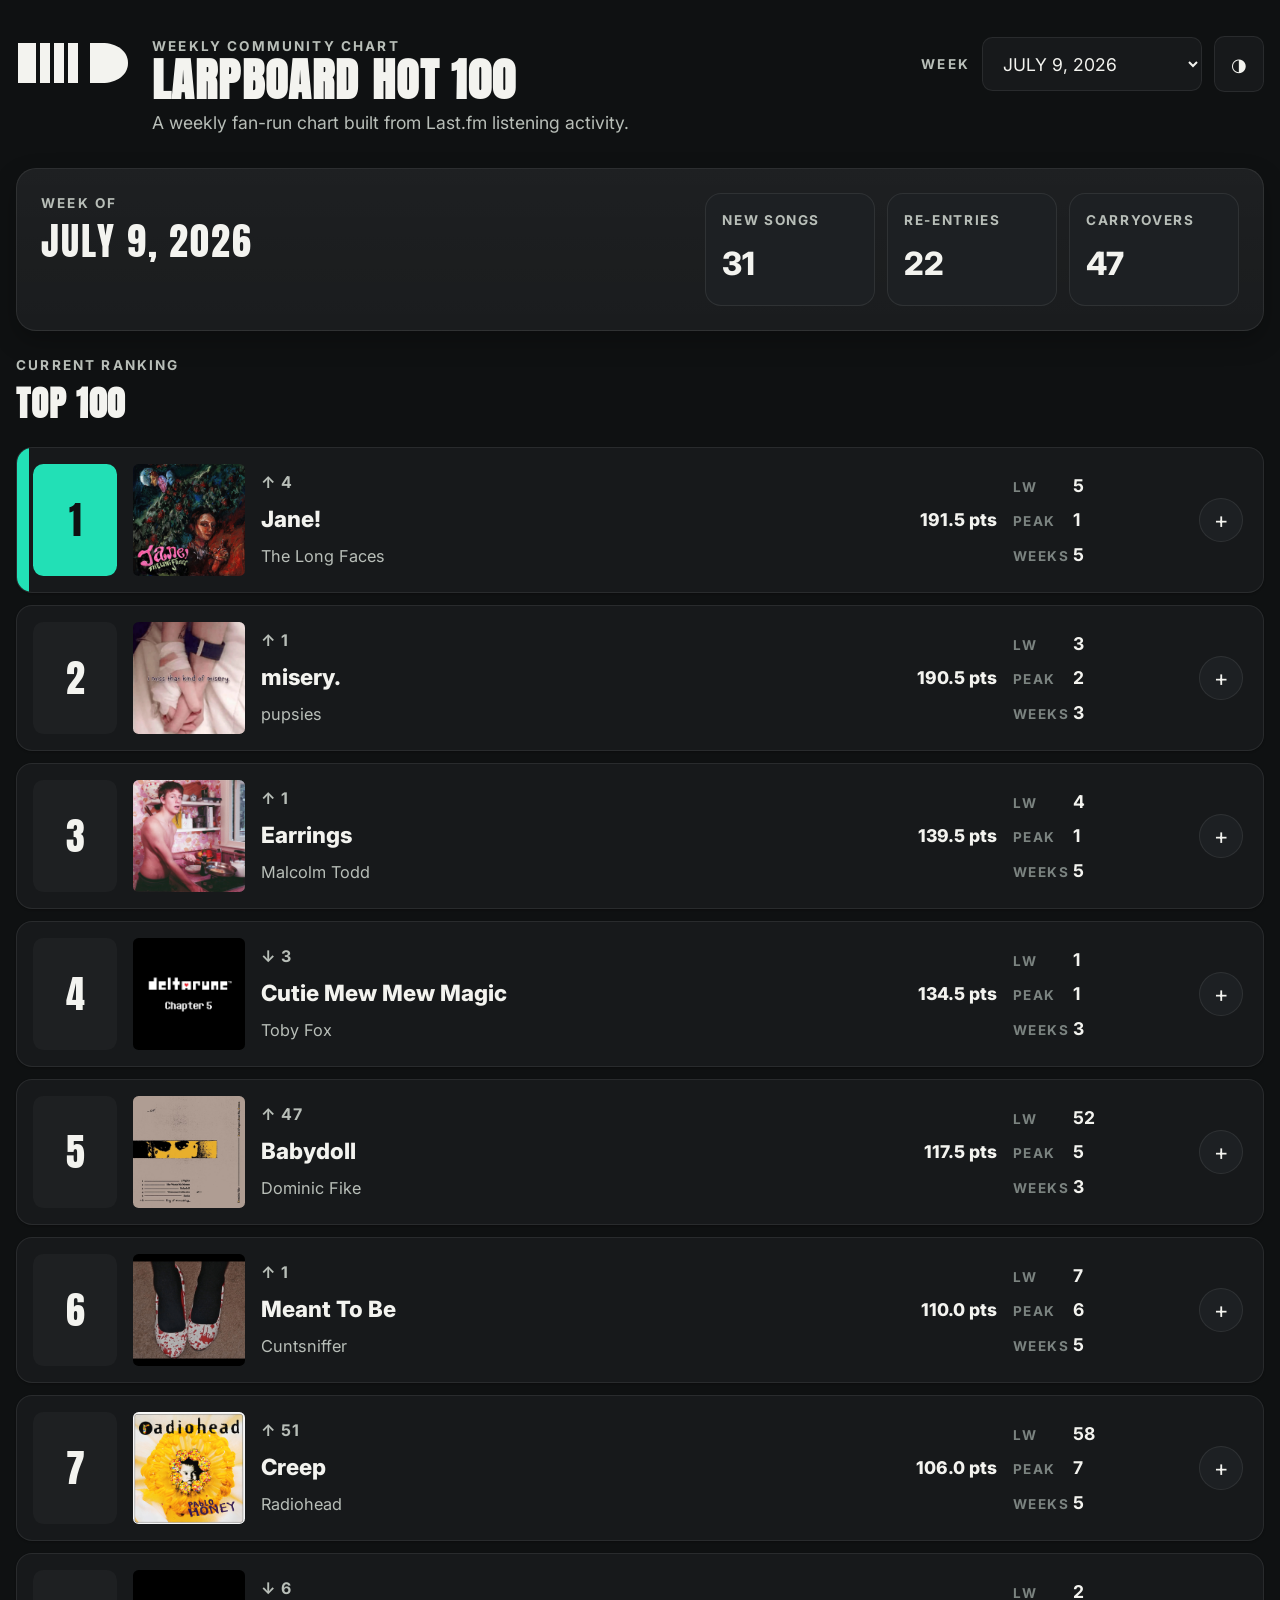
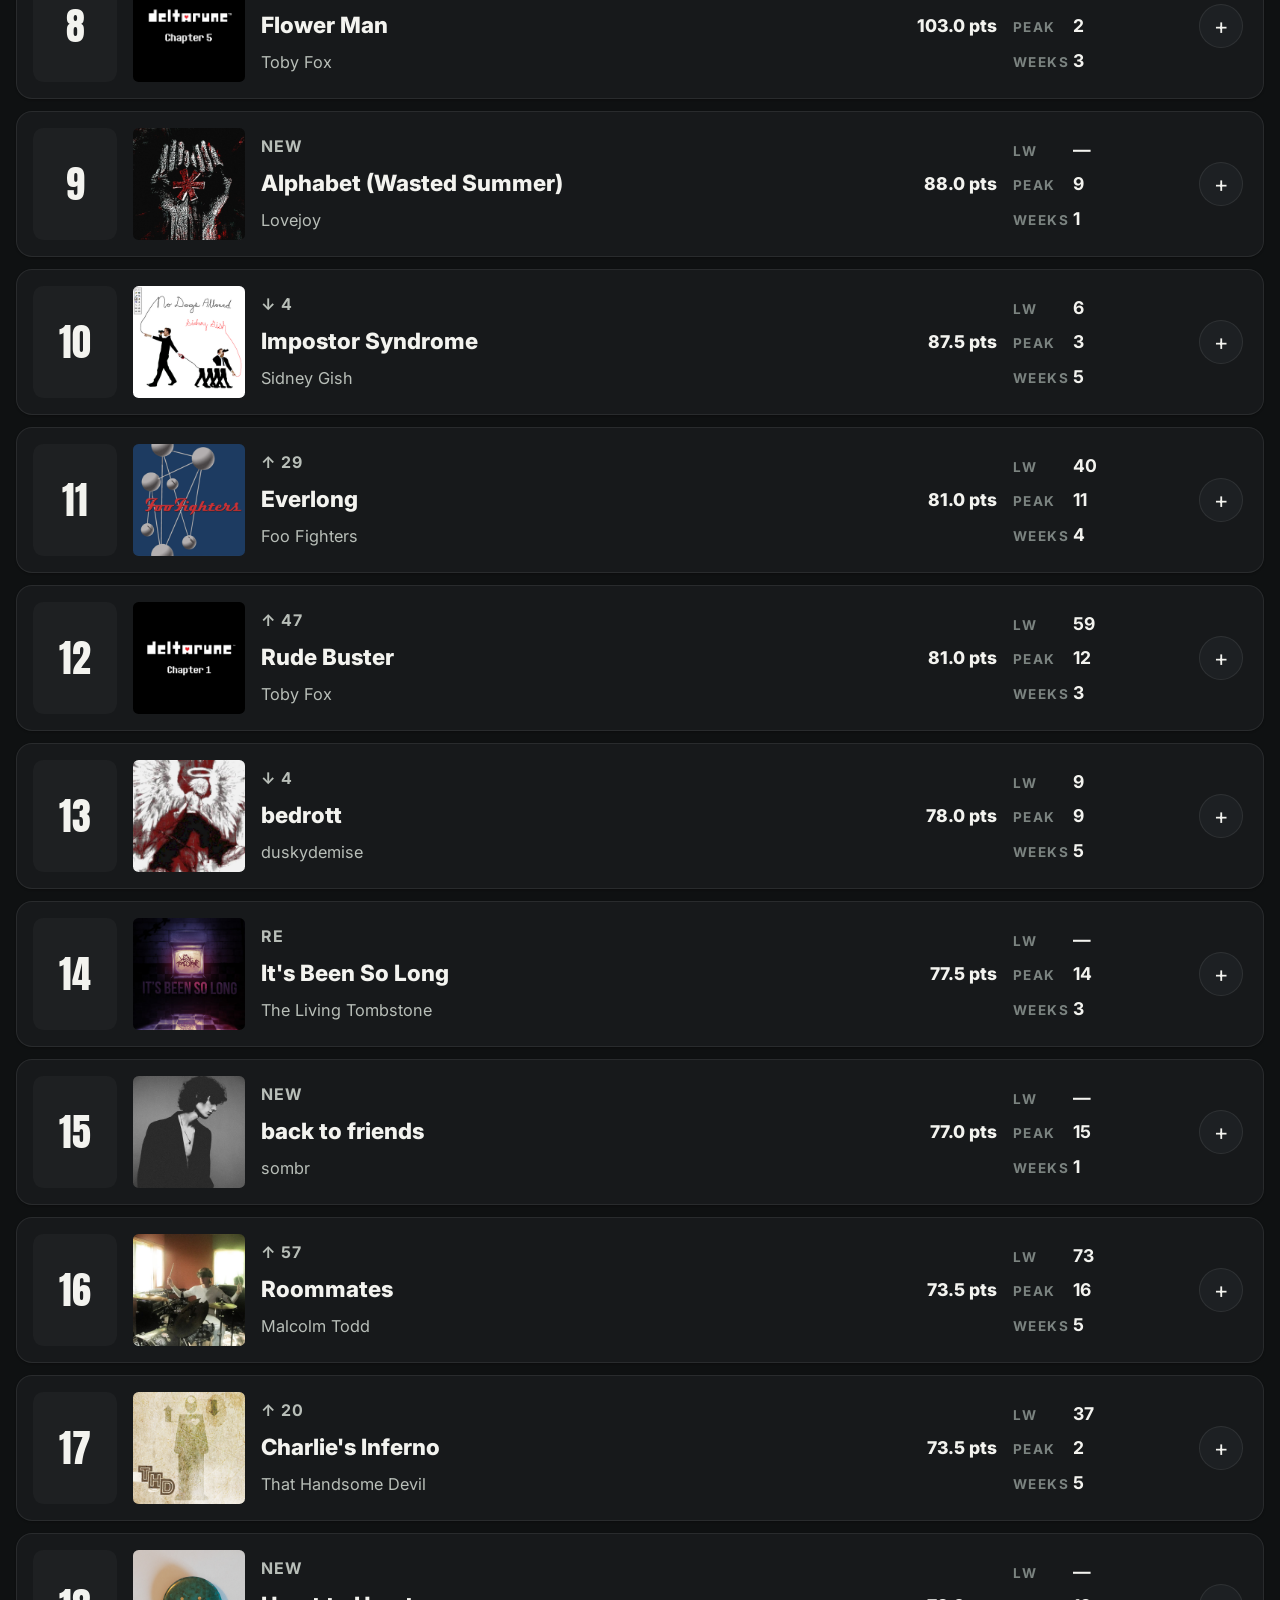
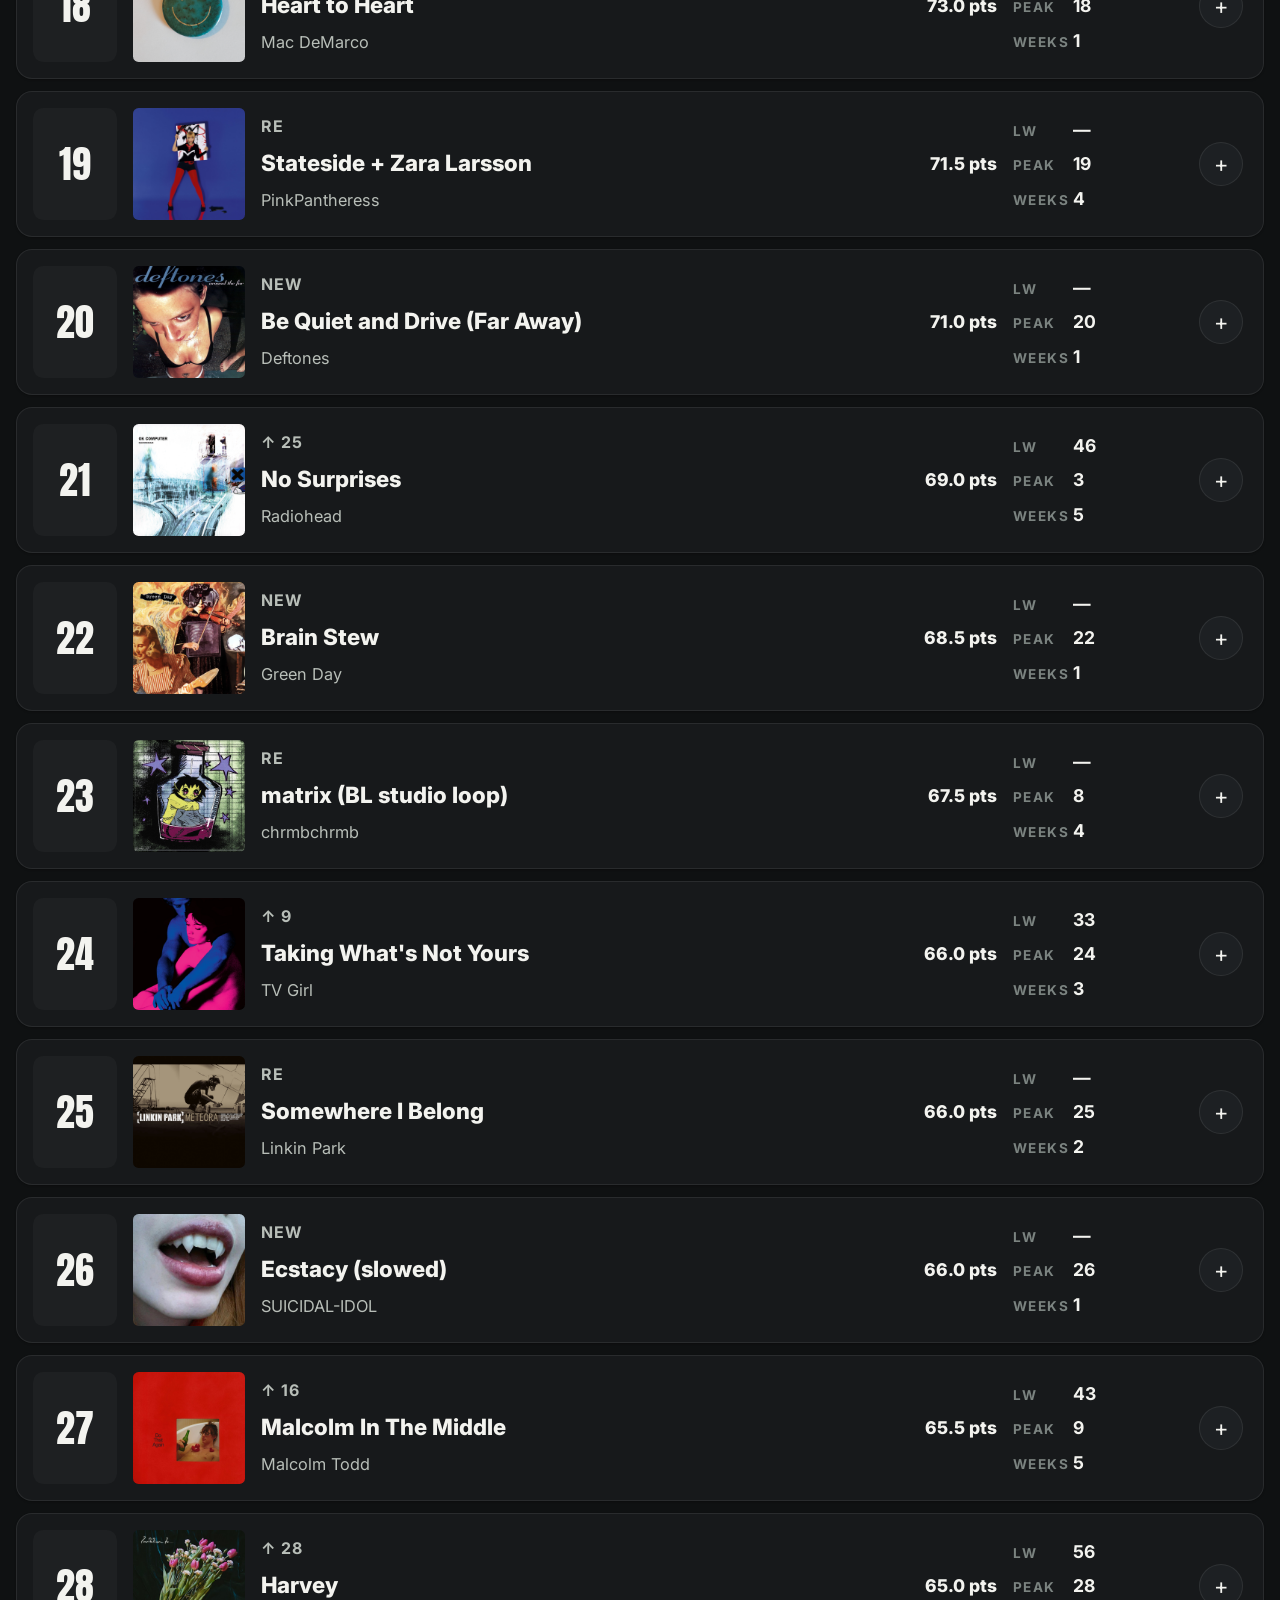
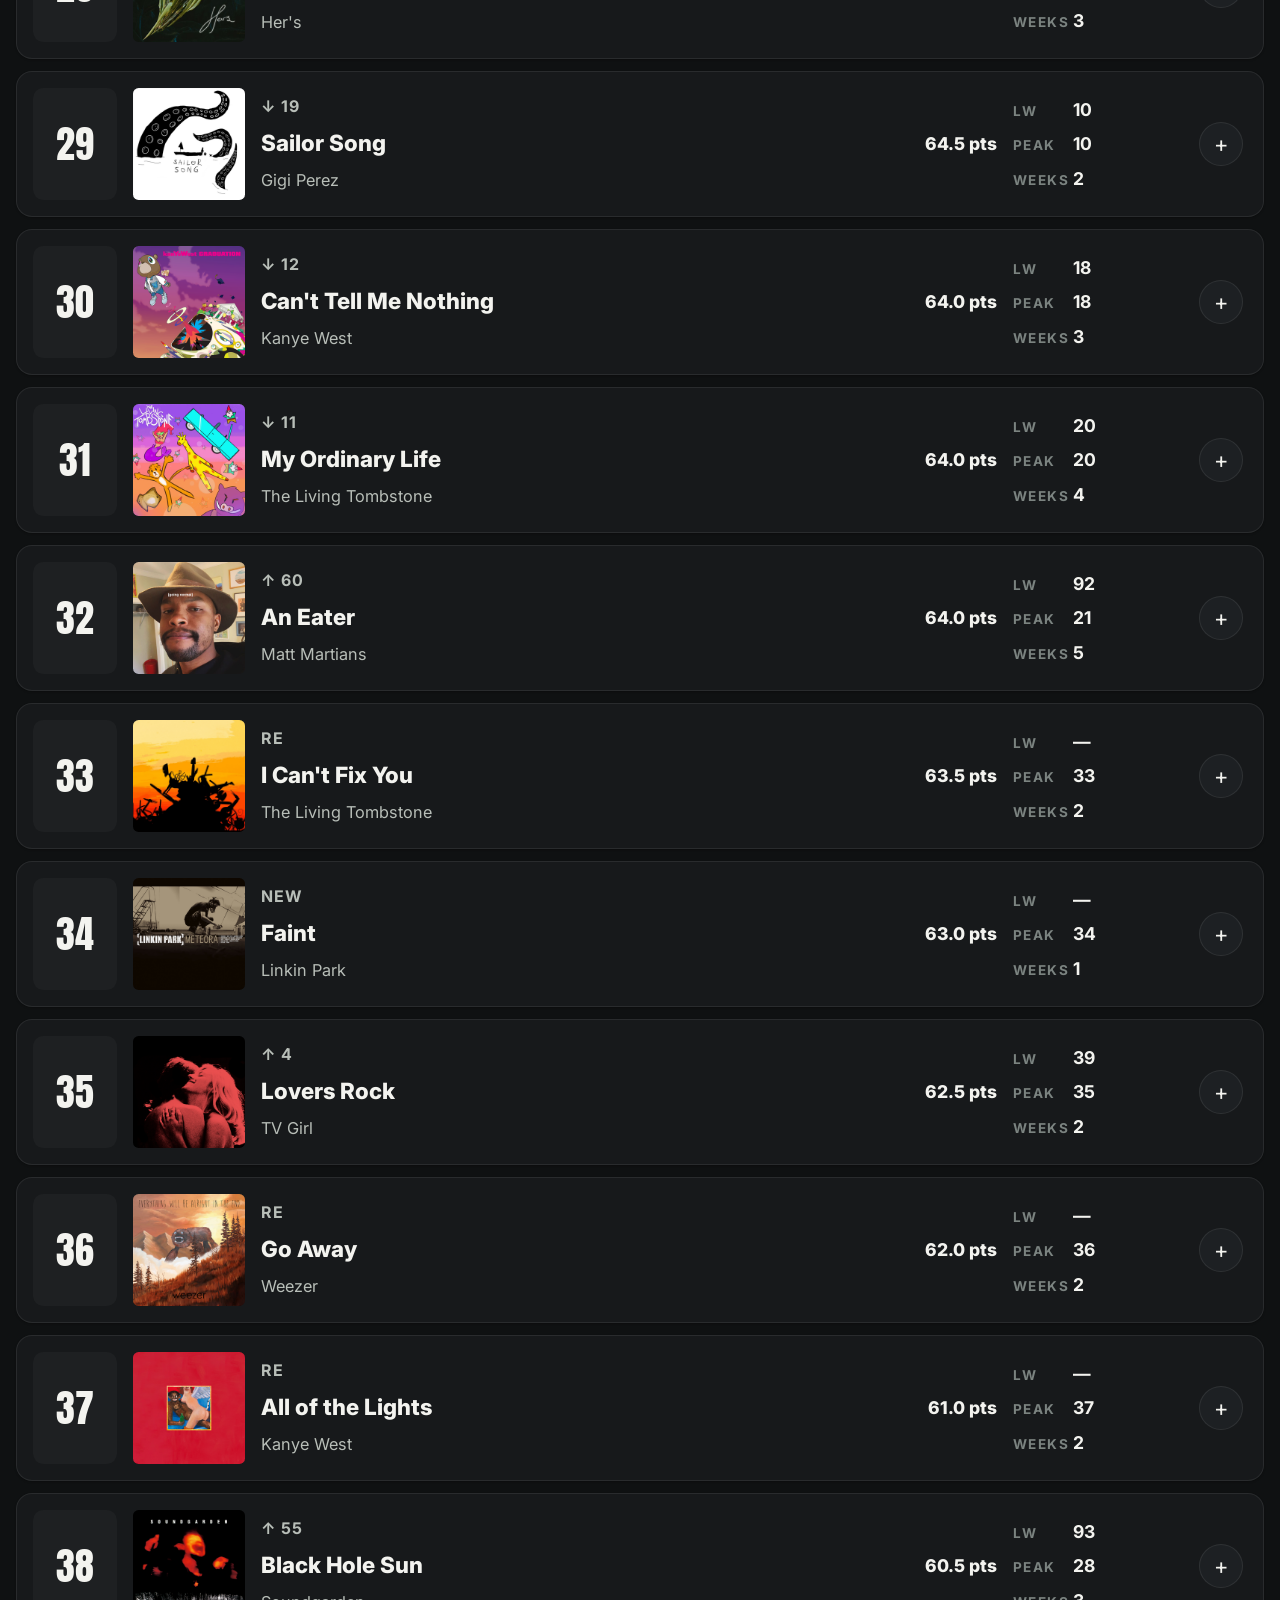
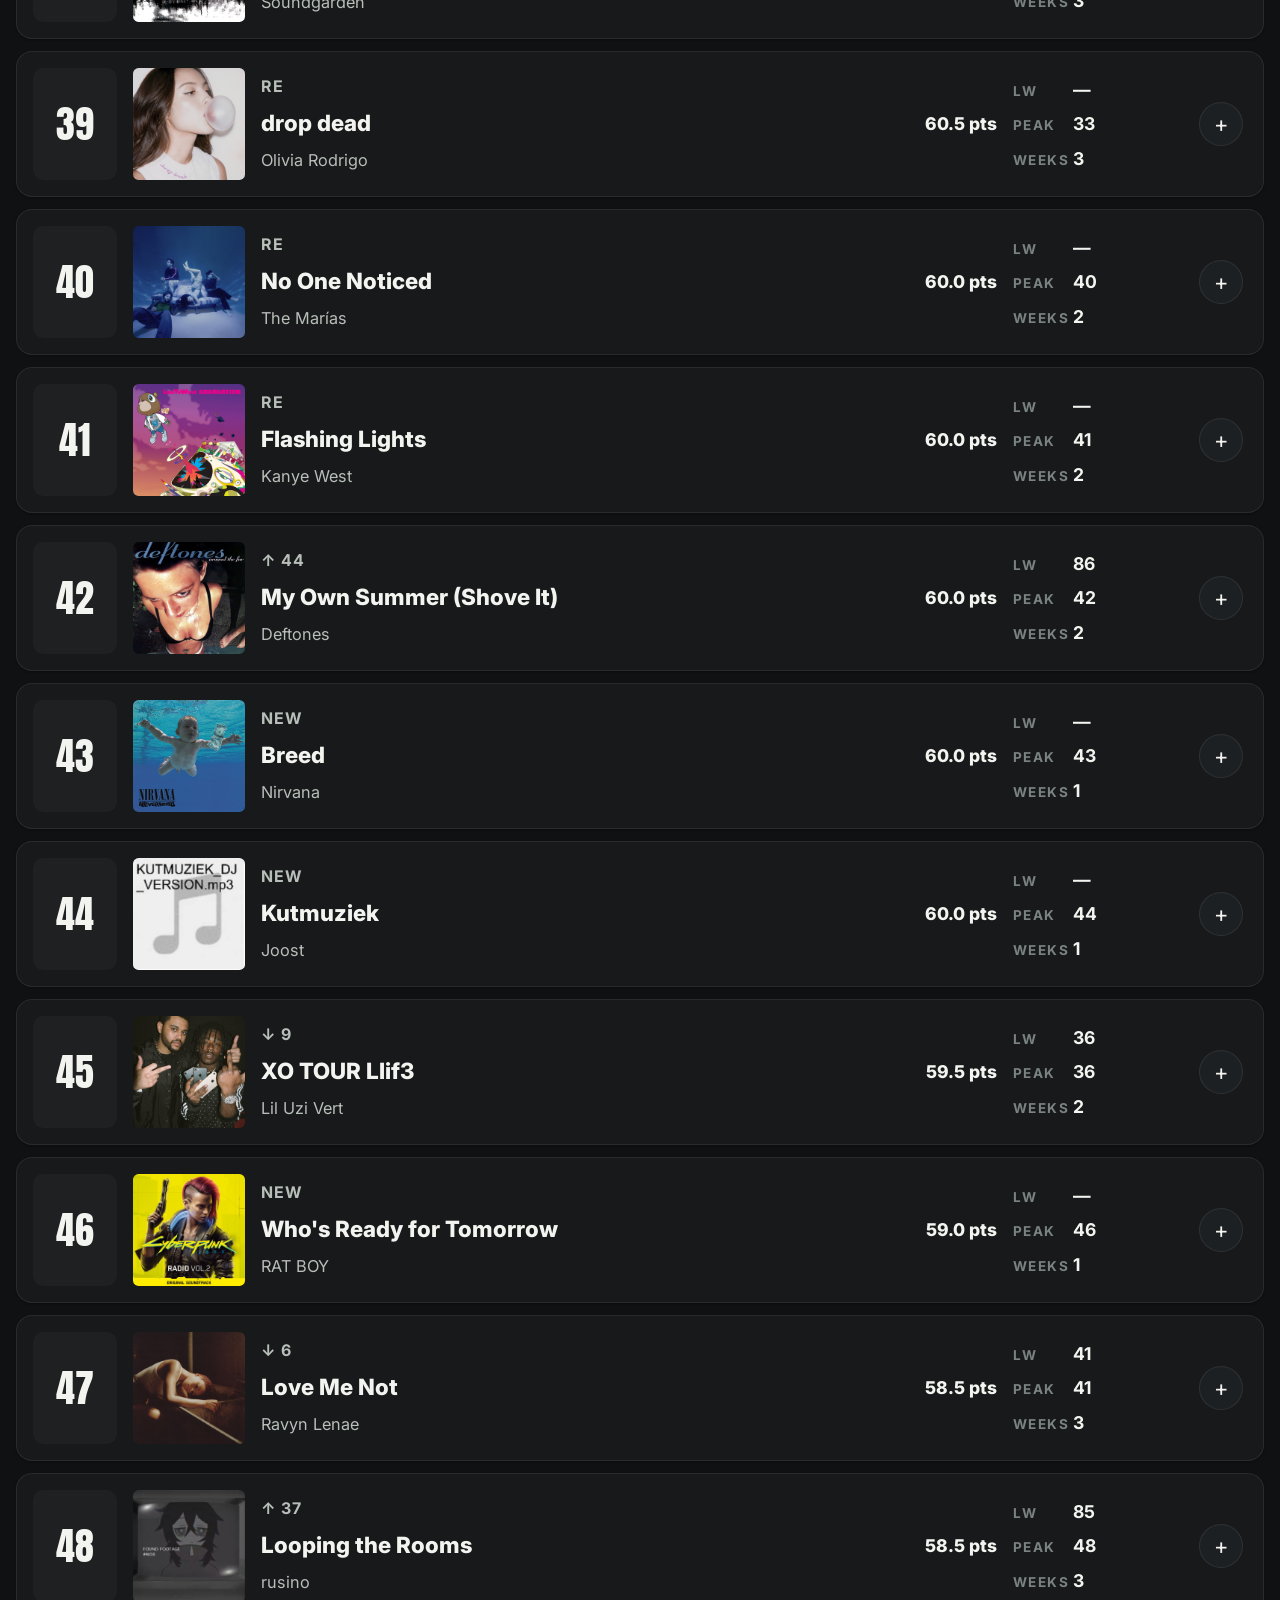
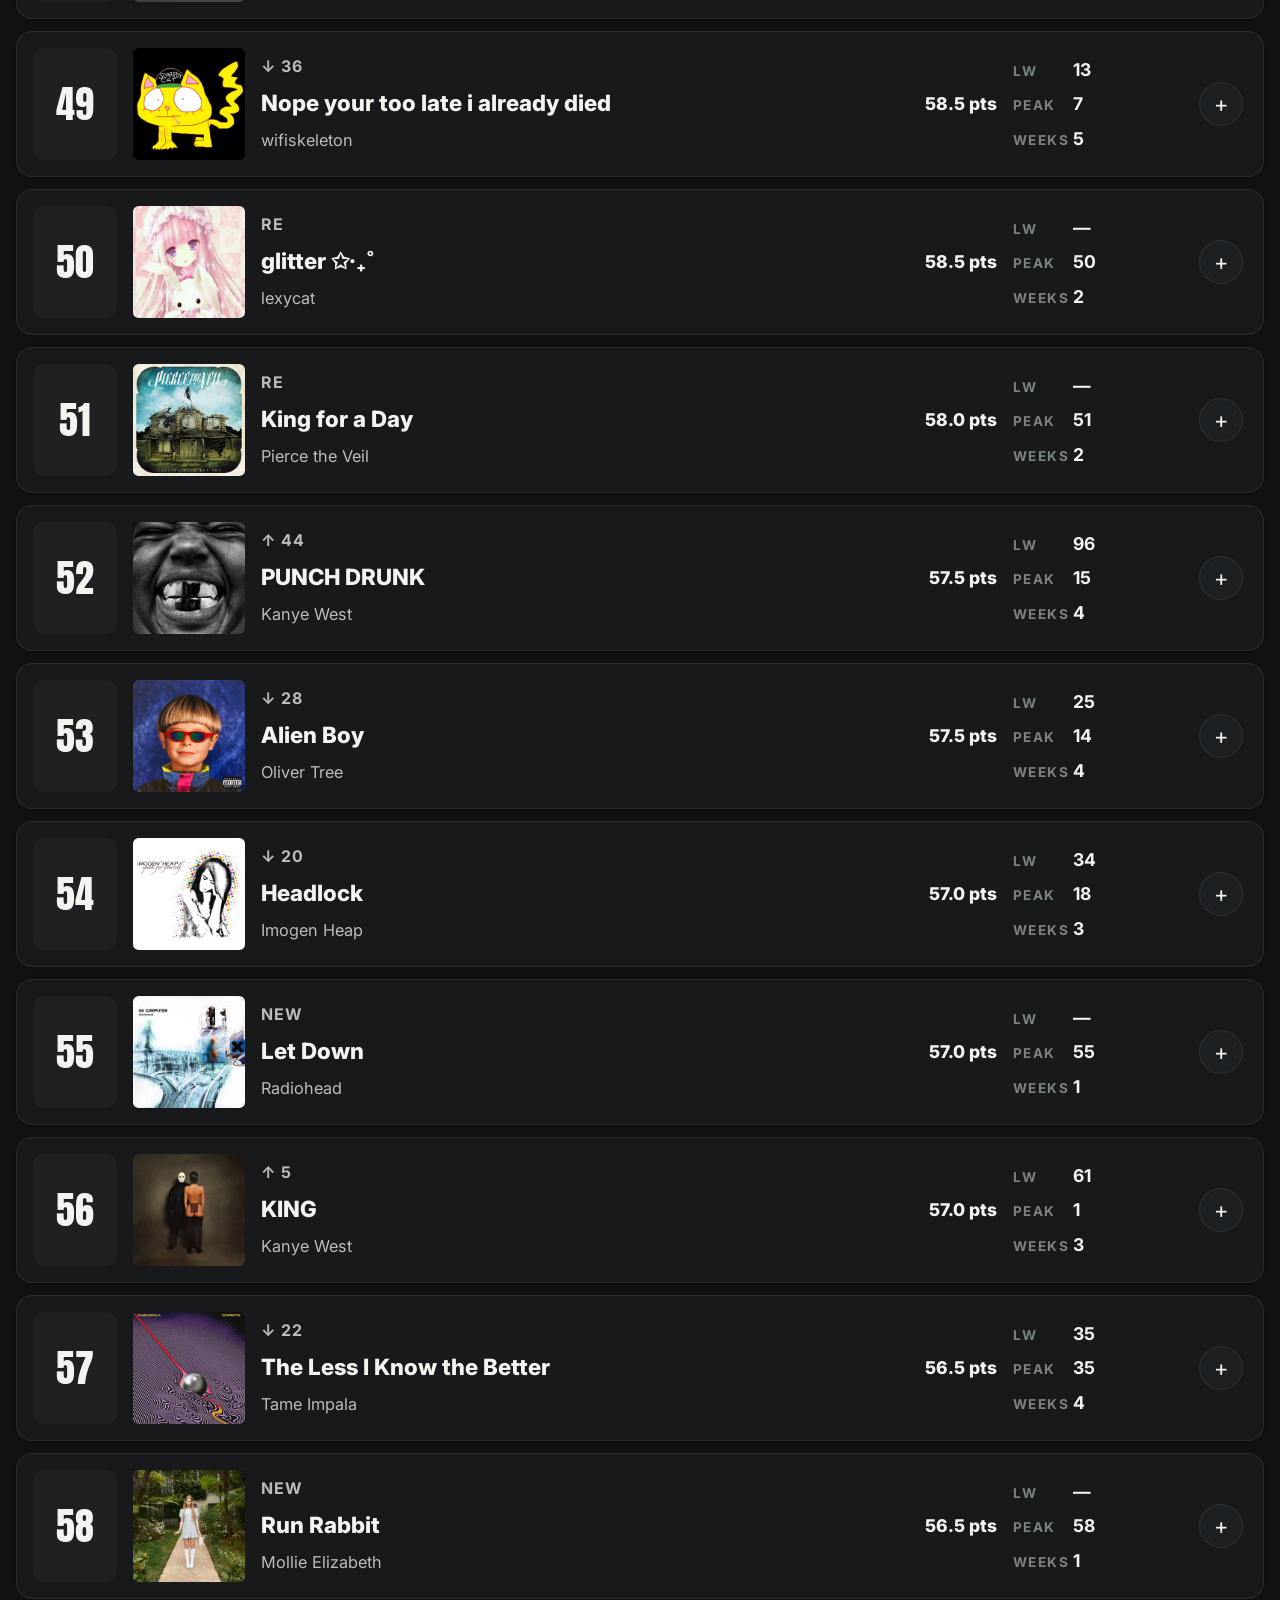
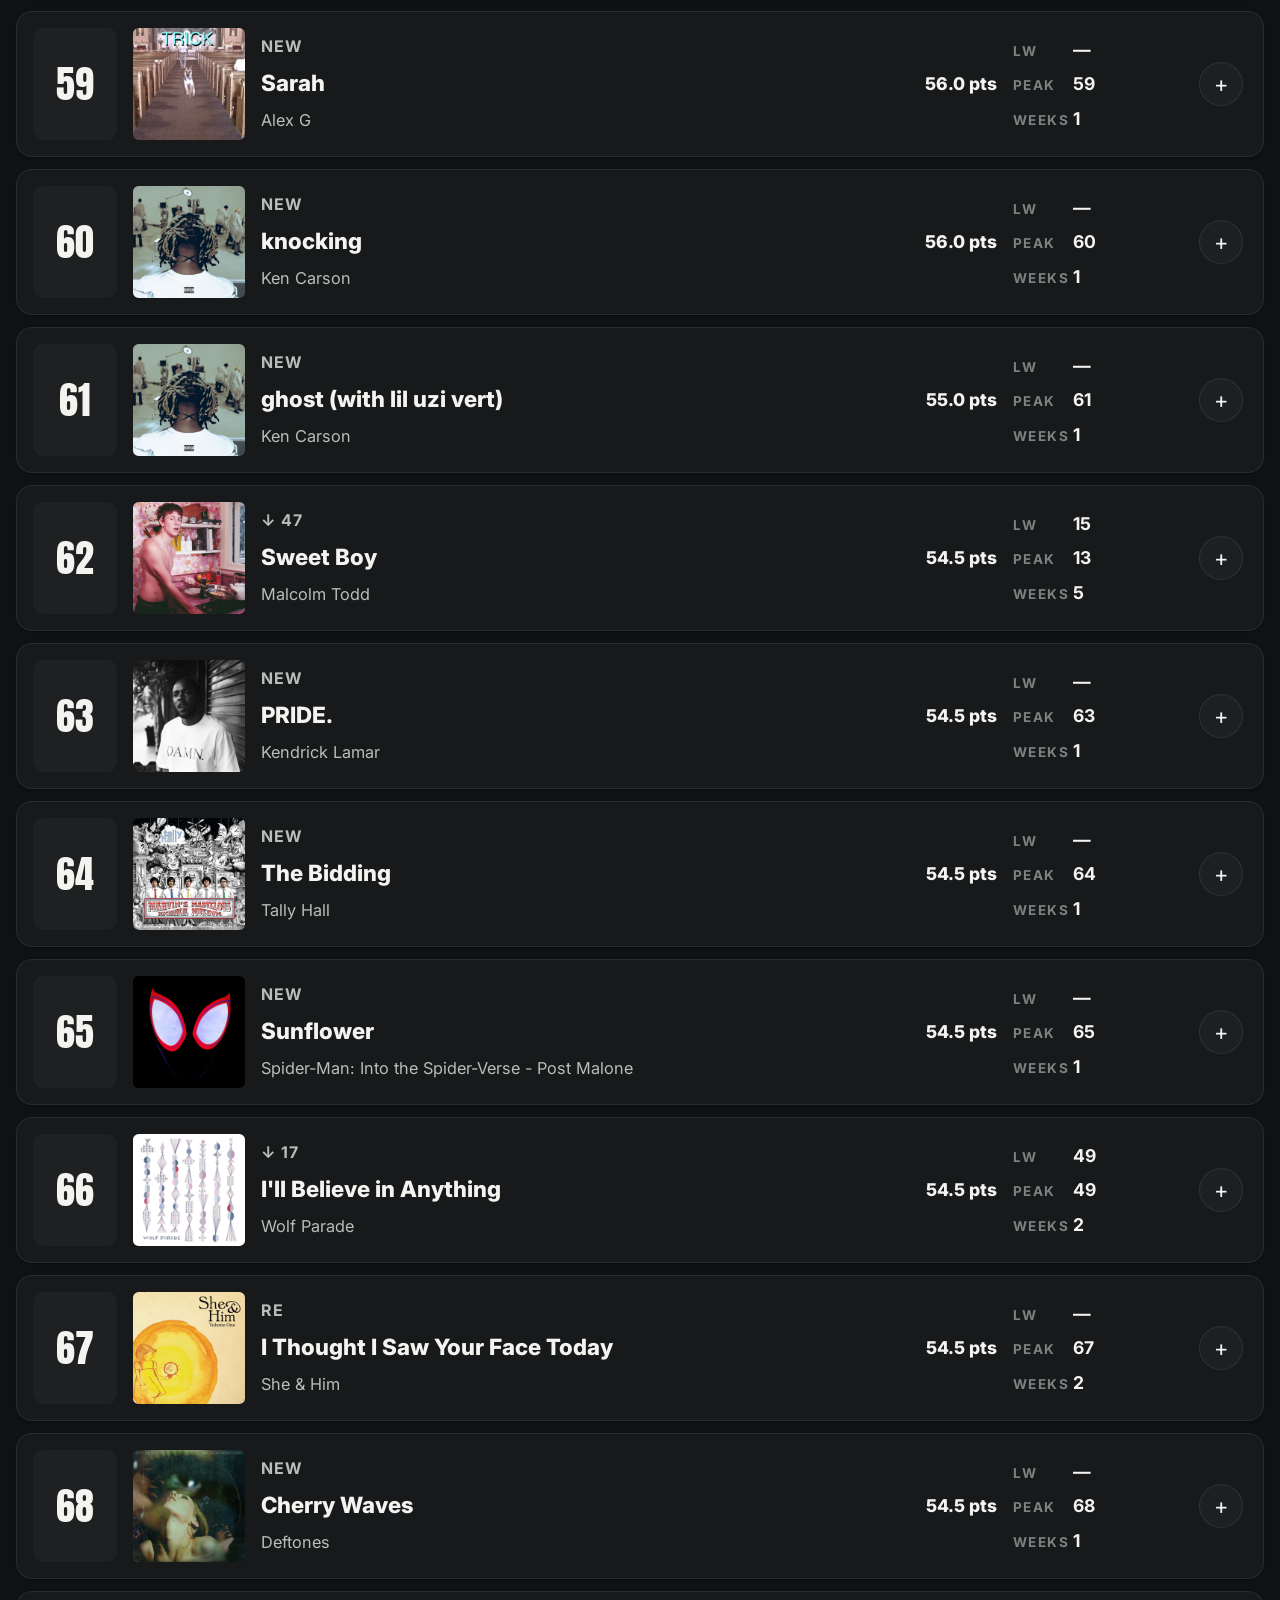
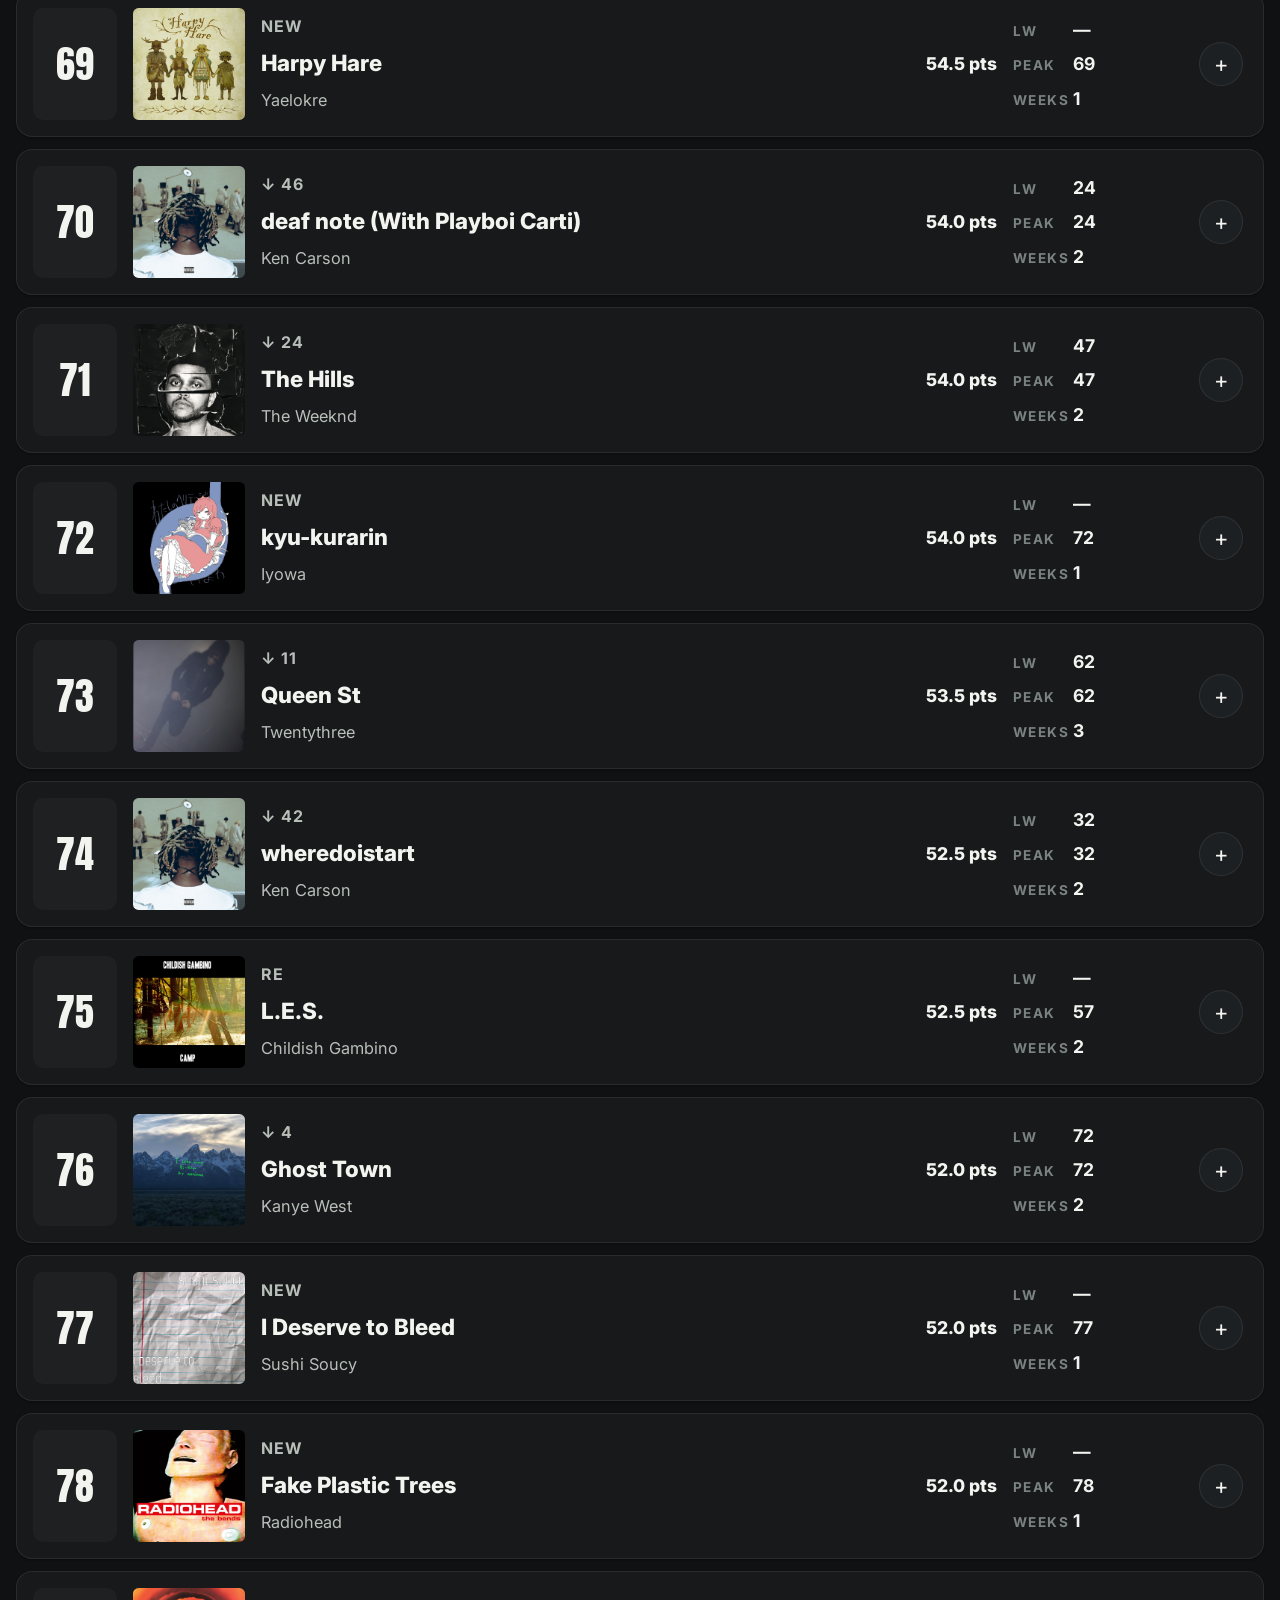
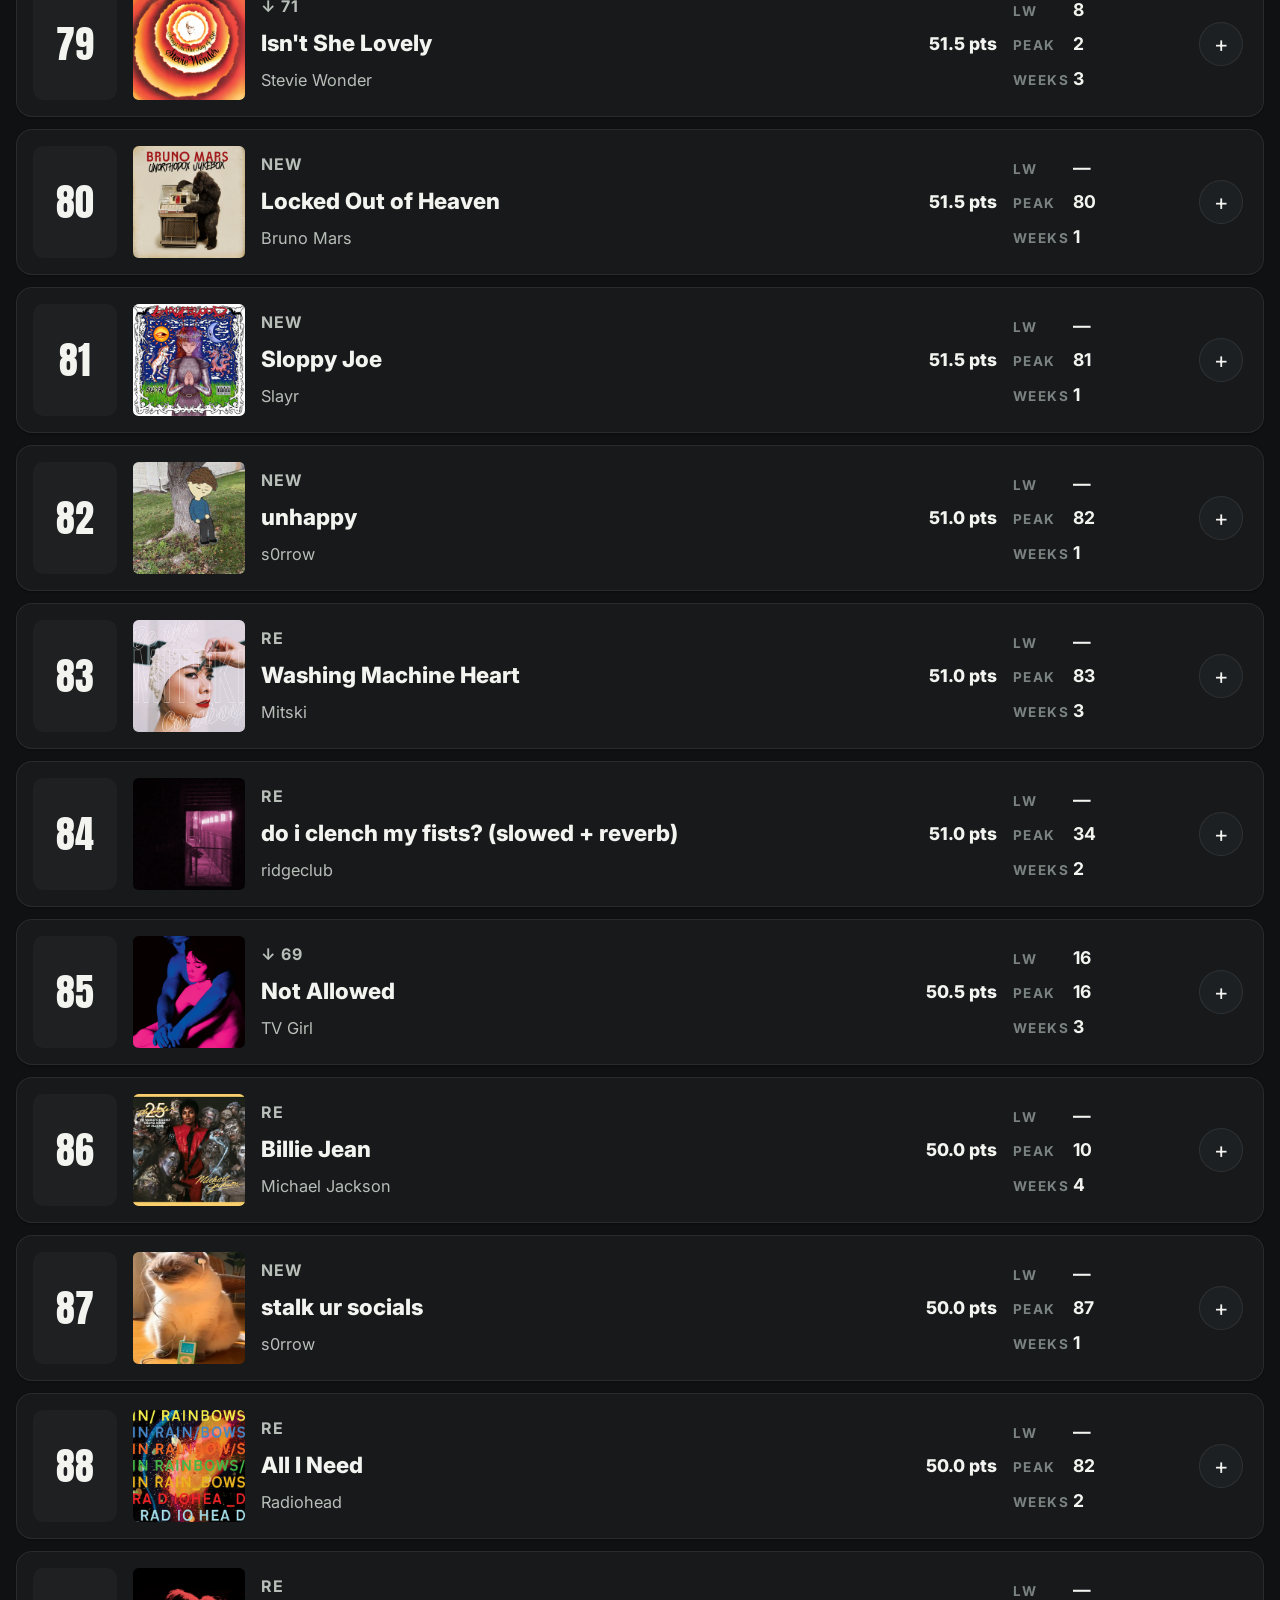
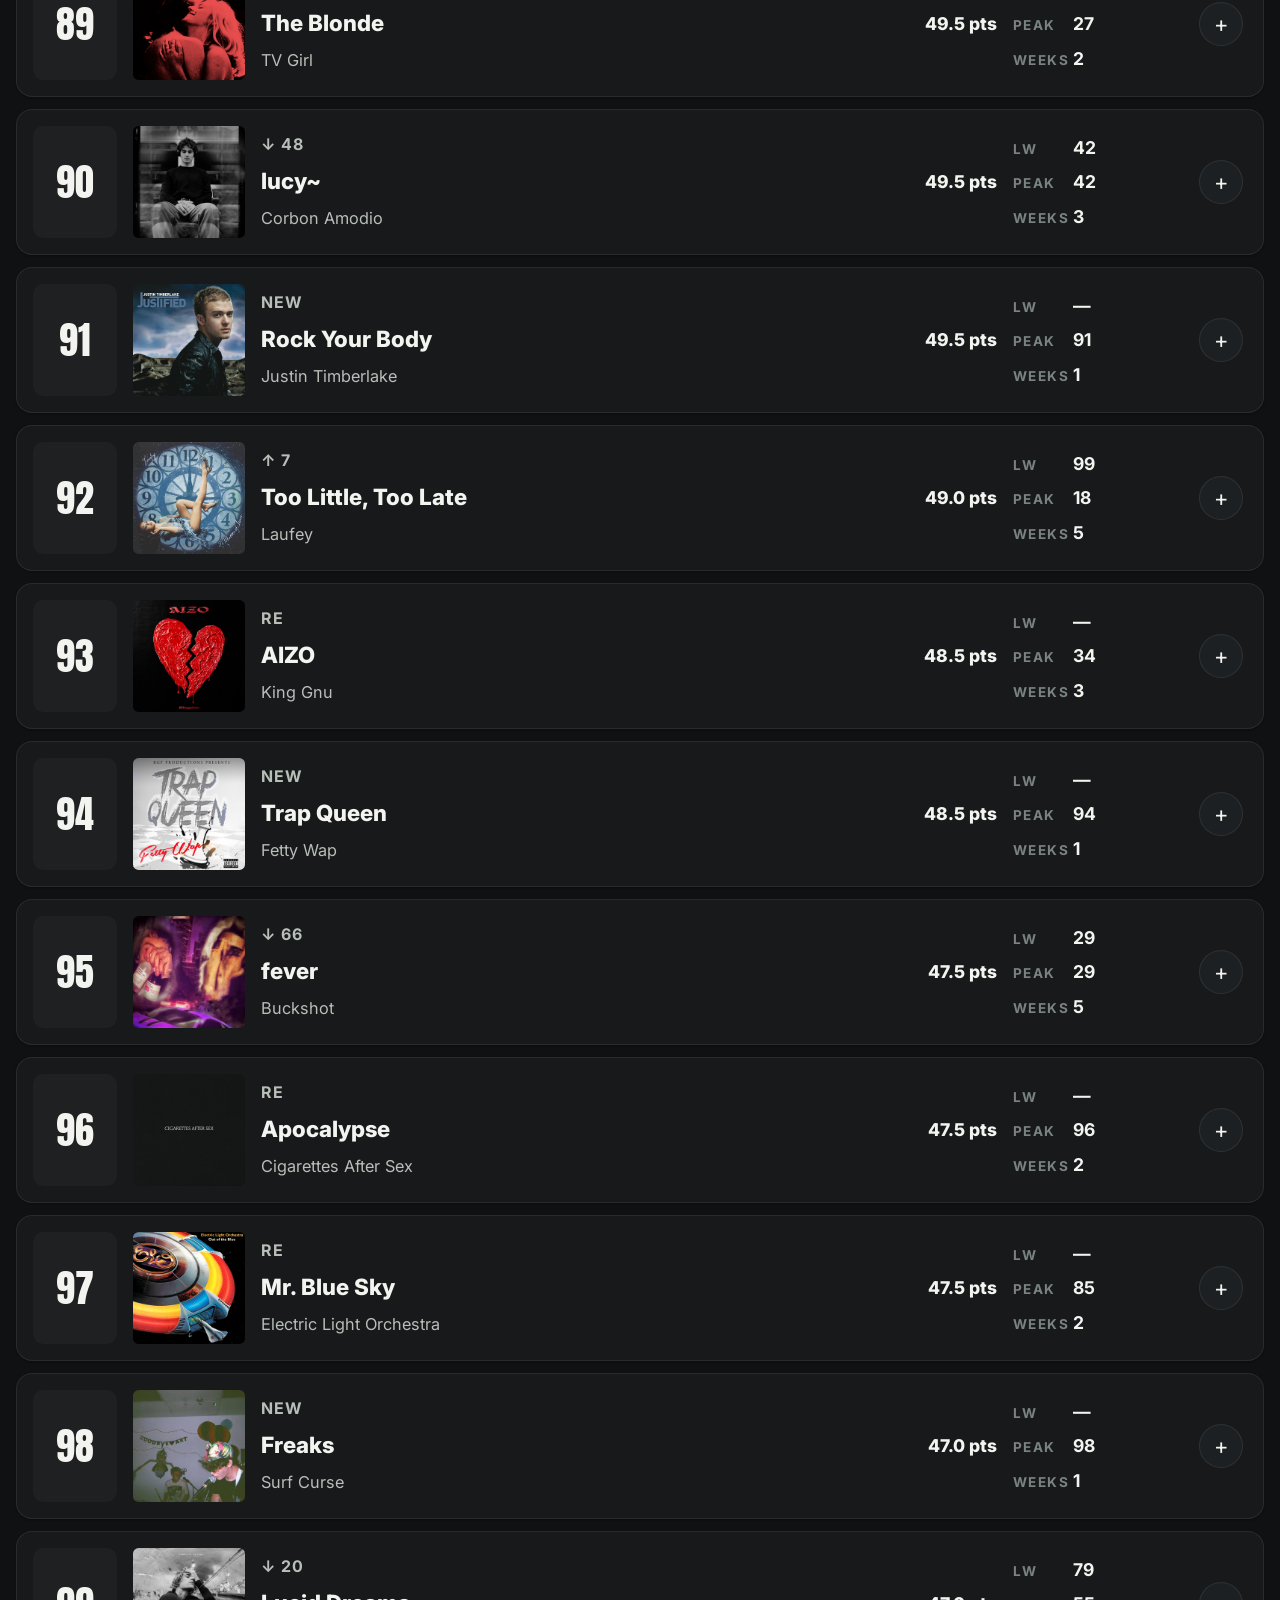
==== index.html @ 51d39260 "fixin this" ====
<!DOCTYPE html>
<html lang="en">
<head>
  <meta charset="UTF-8">
  <meta name="viewport" content="width=device-width, initial-scale=1.0">
  <title>Larpboard Hot 100</title>
  <meta name="description" content="A weekly fan-run chart built from Last.fm listening activity.">
  <link rel="preconnect" href="https://fonts.googleapis.com">
  <link rel="preconnect" href="https://fonts.gstatic.com" crossorigin>
  <link href="https://fonts.googleapis.com/css2?family=Anton&family=Inter:wght@400;500;600;700;800&display=swap" rel="stylesheet">
  <link rel="stylesheet" href="./styles.css">
</head>
<body>
  <a class="skip-link" href="#main-content">Skip to content</a>
  <div class="page-shell">
    <header class="site-header">
      <div class="brand-block">
        <div class="brand-mark" aria-label="Larpboard logo">
          <svg viewBox="0 0 120 48" role="img" aria-label="Larpboard">
            <rect x="2" y="4" width="18" height="40" fill="currentColor"></rect>
            <rect x="24" y="4" width="10" height="40" fill="currentColor"></rect>
            <rect x="38" y="4" width="10" height="40" fill="currentColor"></rect>
            <rect x="52" y="4" width="10" height="40" fill="currentColor"></rect>
            <path d="M74 4h12c15 0 26 8 26 20s-11 20-26 20H74z" fill="currentColor"></path>
          </svg>
        </div>
        <div>
          <p class="eyebrow">Weekly community chart</p>
          <h1>Larpboard Hot 100</h1>
          <p class="tagline">A weekly fan-run chart built from Last.fm listening activity.</p>
        </div>
      </div>
      <div class="header-actions">
        <label class="week-picker-label" for="week-picker">Week</label>
        <select id="week-picker" class="week-picker" aria-label="Select chart week"></select>
        <button type="button" class="theme-toggle" data-theme-toggle aria-label="Switch color mode">
          <span class="theme-toggle-inner">◐</span>
        </button>
      </div>
    </header>

    <main id="main-content" class="main-layout">
      <section class="hero-panel">
        <div>
          <p class="hero-kicker">Week of</p>
          <p id="week-of" class="hero-week">Loading…</p>
        </div>
        <div class="hero-stats" aria-label="Current chart snapshot">
          <article class="hero-stat-card">
            <span class="hero-stat-label">New songs</span>
            <strong id="stat-new-songs">—</strong>
          </article>
          <article class="hero-stat-card">
            <span class="hero-stat-label">Re-entries</span>
            <strong id="stat-re-entries">—</strong>
          </article>
          <article class="hero-stat-card">
            <span class="hero-stat-label">Carryovers</span>
            <strong id="stat-carryovers">—</strong>
          </article>
        </div>
      </section>

      <section class="chart-section">
        <div class="section-heading-row">
          <div>
            <p class="section-kicker">Current ranking</p>
            <h2>Top 100</h2>
          </div>
          <button id="back-to-chart" class="ghost-button hidden" type="button">← Back to chart</button>
        </div>
        <div id="view-root"></div>
      </section>
    </main>
  </div>

  <template id="chart-row-template">
    <article class="chart-row">
      <div class="rank-block">
        <span class="rank-number"></span>
      </div>
      <div class="cover-wrap">
        <img class="cover-image" alt="" loading="lazy" decoding="async" width="112" height="112">
      </div>
      <div class="song-main">
        <div class="movement-line"></div>
        <button type="button" class="song-title-link"></button>
        <button type="button" class="artist-link"></button>
      </div>
      <div class="song-points"></div>
      <dl class="meta-grid">
        <div><dt>LW</dt><dd class="meta-lw"></dd></div>
        <div><dt>Peak</dt><dd class="meta-peak"></dd></div>
        <div><dt>Weeks</dt><dd class="meta-weeks"></dd></div>
      </dl>
      <button type="button" class="expand-button" aria-label="Open song details">+</button>
      <div class="detail-panel hidden"></div>
    </article>
  </template>

  <script src="./app.js" defer></script>
</body>
</html>
---- styles.css ----
/* Art direction: Billboard-inspired chart UI → dark editorial scan-first layout
   Palette: charcoal + mint accent, accent reserved for highlights and motion
   Typography: Anton + Inter — compressed chart identity + readable utility text
   Density: balanced-dense */

:root, [data-theme="light"] {
  --text-xs: clamp(0.75rem, 0.72rem + 0.16vw, 0.875rem);
  --text-sm: clamp(0.875rem, 0.84rem + 0.2vw, 1rem);
  --text-base: clamp(1rem, 0.97rem + 0.18vw, 1.1rem);
  --text-lg: clamp(1.125rem, 1rem + 0.55vw, 1.4rem);
  --text-xl: clamp(1.45rem, 1.2rem + 1vw, 2rem);
  --space-1: 0.25rem;
  --space-2: 0.5rem;
  --space-3: 0.75rem;
  --space-4: 1rem;
  --space-5: 1.25rem;
  --space-6: 1.5rem;
  --space-8: 2rem;
  --space-10: 2.5rem;
  --space-12: 3rem;
  --space-16: 4rem;
  --radius-sm: 0.35rem;
  --radius-md: 0.65rem;
  --radius-lg: 1rem;
  --radius-xl: 1.25rem;
  --radius-full: 9999px;
  --font-display: 'Anton', 'Arial Narrow', sans-serif;
  --font-body: 'Inter', 'Helvetica Neue', sans-serif;
  --color-bg: #0f1112;
  --color-surface: #17191b;
  --color-surface-2: #1d2023;
  --color-surface-offset: #24282c;
  --color-border: rgba(255,255,255,0.08);
  --color-divider: rgba(255,255,255,0.1);
  --color-text: #f3f3ef;
  --color-text-muted: #b8beb8;
  --color-text-faint: #7b8380;
  --color-text-inverse: #0f1112;
  --color-primary: #22e0b6;
  --color-primary-hover: #1ac79f;
  --color-primary-active: #14a987;
  --shadow-sm: 0 1px 2px rgba(0,0,0,0.25);
  --shadow-md: 0 10px 24px rgba(0,0,0,0.25);
  --transition-interactive: 180ms cubic-bezier(0.16, 1, 0.3, 1);
}

[data-theme="dark"] {
  --color-bg: #0f1112;
  --color-surface: #17191b;
  --color-surface-2: #1d2023;
  --color-surface-offset: #24282c;
  --color-border: rgba(255,255,255,0.08);
  --color-divider: rgba(255,255,255,0.1);
  --color-text: #f3f3ef;
  --color-text-muted: #b8beb8;
  --color-text-faint: #7b8380;
  --color-text-inverse: #0f1112;
  --color-primary: #22e0b6;
  --color-primary-hover: #1ac79f;
  --color-primary-active: #14a987;
}

* { box-sizing: border-box; margin: 0; padding: 0; }
html { -webkit-text-size-adjust: none; text-size-adjust: none; scroll-behavior: smooth; }
body { min-height: 100dvh; background: var(--color-bg); color: var(--color-text); font-family: var(--font-body); font-size: var(--text-base); line-height: 1.55; }
img, svg { display: block; max-width: 100%; height: auto; }
button, select, input { font: inherit; color: inherit; }
button { cursor: pointer; background: none; border: none; }
a, button, select { transition: background var(--transition-interactive), color var(--transition-interactive), border-color var(--transition-interactive), transform var(--transition-interactive), box-shadow var(--transition-interactive); }
:focus-visible { outline: 2px solid var(--color-primary); outline-offset: 3px; }
.skip-link { position: absolute; left: -9999px; top: auto; }
.skip-link:focus { left: var(--space-4); top: var(--space-4); background: var(--color-primary); color: var(--color-text-inverse); padding: var(--space-2) var(--space-3); border-radius: var(--radius-sm); z-index: 999; }
.hidden { display: none !important; }

.page-shell { width: min(1400px, calc(100% - 2rem)); margin: 0 auto; padding: var(--space-6) 0 var(--space-16); }
.site-header { display: flex; justify-content: space-between; align-items: flex-start; gap: var(--space-6); padding: var(--space-3) 0 var(--space-8); }
.brand-block { display: flex; gap: var(--space-4); align-items: flex-start; }
.brand-mark { color: var(--color-text); width: 120px; flex: 0 0 auto; padding-top: 0.2rem; }
.eyebrow, .section-kicker, .hero-kicker, .week-picker-label { color: var(--color-text-muted); text-transform: uppercase; letter-spacing: 0.16em; font-size: var(--text-xs); font-weight: 700; }
.site-header h1 { font-family: var(--font-display); font-size: clamp(2rem, 1.3rem + 2vw, 4rem); letter-spacing: 0.03em; text-transform: uppercase; line-height: 0.95; }
.tagline { color: var(--color-text-muted); margin-top: var(--space-2); max-width: 52ch; }
.header-actions { display: flex; gap: var(--space-3); align-items: center; flex-wrap: wrap; justify-content: flex-end; }
.week-picker { min-width: 220px; padding: 0.9rem 1rem; border-radius: var(--radius-md); border: 1px solid var(--color-border); background: var(--color-surface); }
.theme-toggle, .ghost-button { min-height: 44px; padding: 0.85rem 1rem; border-radius: var(--radius-md); border: 1px solid var(--color-border); background: var(--color-surface); }
.theme-toggle:hover, .ghost-button:hover, .week-picker:hover { border-color: rgba(255,255,255,0.2); background: var(--color-surface-2); }
.hero-panel { display: grid; grid-template-columns: 1.2fr 1fr; gap: var(--space-6); padding: var(--space-6); border: 1px solid var(--color-border); background: linear-gradient(180deg, rgba(255,255,255,0.03), rgba(255,255,255,0.01)), var(--color-surface); border-radius: var(--radius-xl); box-shadow: var(--shadow-md); }
.hero-week { margin-top: var(--space-2); font-family: var(--font-display); font-size: clamp(1.7rem, 1.2rem + 1.5vw, 3rem); letter-spacing: 0.05em; text-transform: uppercase; line-height: 1; }
.hero-stats { display: grid; grid-template-columns: repeat(3, 1fr); gap: var(--space-3); }
.hero-stat-card { padding: var(--space-4); border: 1px solid var(--color-border); background: var(--color-surface-2); border-radius: var(--radius-lg); display: grid; gap: var(--space-2); align-content: start; }
.hero-stat-label { color: var(--color-text-muted); text-transform: uppercase; letter-spacing: 0.12em; font-size: var(--text-xs); font-weight: 700; }
.hero-stat-card strong { font-size: var(--text-xl); font-weight: 800; }
.chart-section { margin-top: var(--space-6); }
.section-heading-row { display: flex; align-items: end; justify-content: space-between; gap: var(--space-4); margin-bottom: var(--space-4); }
.section-heading-row h2 { font-family: var(--font-display); font-size: clamp(1.7rem, 1.25rem + 1.2vw, 2.8rem); letter-spacing: 0.03em; text-transform: uppercase; }
#view-root { display: grid; gap: var(--space-3); }
.chart-row { position: relative; display: grid; grid-template-columns: 84px 112px minmax(0, 1.4fr) 140px 170px 48px; gap: var(--space-4); align-items: center; padding: var(--space-4); border: 1px solid var(--color-border); border-radius: var(--radius-lg); background: var(--color-surface); box-shadow: var(--shadow-sm); overflow: hidden; }
.chart-row:hover { background: var(--color-surface-2); border-color: rgba(255,255,255,0.16); transform: translateY(-1px); }
.chart-row.top-spot::before { content: ''; position: absolute; inset: 0 auto 0 0; width: 12px; background: var(--color-primary); }
.rank-block { display: grid; place-items: center; min-height: 112px; border-radius: var(--radius-md); background: rgba(255,255,255,0.03); font-family: var(--font-display); }
.top-spot .rank-block { background: var(--color-primary); color: var(--color-text-inverse); }
.rank-number { font-size: clamp(2rem, 1.2rem + 1.5vw, 3.5rem); line-height: 1; }
.cover-wrap { width: 112px; height: 112px; overflow: hidden; border-radius: var(--radius-sm); background: var(--color-surface-offset); }
.cover-image { width: 112px; height: 112px; object-fit: cover; }
.song-main { min-width: 0; display: grid; gap: 0.45rem; align-content: center; }
.song-title-link, .artist-link { width: fit-content; text-align: left; }
.song-title-link { color: var(--color-text); font-size: var(--text-lg); font-weight: 800; }
.song-title-link:hover, .artist-link:hover { color: var(--color-primary); }
.artist-link { color: var(--color-text-muted); font-size: 1.02rem; }
.movement-line { color: var(--color-text-muted); font-size: var(--text-sm); font-weight: 700; text-transform: uppercase; letter-spacing: 0.06em; }
.song-points { font-weight: 800; color: var(--color-text); text-align: right; white-space: nowrap; }
.meta-grid { display: grid; gap: 0.45rem; }
.meta-grid div { display: grid; grid-template-columns: 52px 1fr; gap: 0.5rem; align-items: baseline; }
.meta-grid dt { color: var(--color-text-faint); text-transform: uppercase; letter-spacing: 0.11em; font-size: var(--text-xs); font-weight: 700; }
.meta-grid dd { font-weight: 700; }
.expand-button { width: 44px; height: 44px; border-radius: var(--radius-full); border: 1px solid var(--color-border); background: var(--color-surface-2); font-size: 1.4rem; line-height: 1; }
.expand-button:hover { color: var(--color-primary); border-color: rgba(255,255,255,0.2); }
.detail-panel { grid-column: 1 / -1; padding-top: var(--space-3); border-top: 1px solid var(--color-divider); display: grid; grid-template-columns: repeat(3, minmax(0, 1fr)); gap: var(--space-4); }
.detail-card { padding: var(--space-4); border-radius: var(--radius-md); background: var(--color-surface-2); border: 1px solid var(--color-border); }
.detail-card h3 { font-size: var(--text-sm); text-transform: uppercase; letter-spacing: 0.12em; color: var(--color-text-muted); margin-bottom: var(--space-2); }
.detail-card p, .detail-card li { color: var(--color-text); }
.detail-card ul { list-style: none; display: grid; gap: var(--space-2); }
.view-panel { padding: var(--space-5); border-radius: var(--radius-lg); border: 1px solid var(--color-border); background: var(--color-surface); }
.view-panel h3 { font-family: var(--font-display); letter-spacing: 0.03em; text-transform: uppercase; font-size: var(--text-xl); }
.view-panel-subtitle { color: var(--color-text-muted); margin-top: var(--space-2); }
.artist-song-grid { margin-top: var(--space-5); display: grid; gap: var(--space-3); }
.artist-song-card { display: grid; grid-template-columns: 84px minmax(0, 1fr) auto; gap: var(--space-4); align-items: center; padding: var(--space-4); border-radius: var(--radius-md); background: var(--color-surface-2); border: 1px solid var(--color-border); }
.artist-song-card img { width: 84px; height: 84px; object-fit: cover; border-radius: var(--radius-sm); }
.artist-song-card button { text-align: left; color: var(--color-text); font-weight: 800; }
.artist-song-card button:hover { color: var(--color-primary); }
.history-list { display: grid; gap: var(--space-2); list-style: none; margin-top: var(--space-3); }
.history-item { display: flex; justify-content: space-between; gap: var(--space-4); border-top: 1px solid var(--color-divider); padding-top: var(--space-2); color: var(--color-text-muted); }
.empty-state { padding: var(--space-8); border-radius: var(--radius-lg); border: 1px dashed var(--color-border); color: var(--color-text-muted); background: var(--color-surface); }

@media (max-width: 1080px) {
  .hero-panel { grid-template-columns: 1fr; }
  .chart-row { grid-template-columns: 72px 96px minmax(0, 1fr) 120px 150px 44px; }
  .cover-wrap, .cover-image { width: 96px; height: 96px; }
  .rank-block { min-height: 96px; }
}

@media (max-width: 820px) {
  .page-shell { width: min(100% - 1rem, 1400px); }
  .site-header { flex-direction: column; }
  .header-actions { width: 100%; justify-content: flex-start; }
  .hero-stats { grid-template-columns: 1fr; }
  .chart-row { grid-template-columns: 64px 84px minmax(0, 1fr) 44px; align-items: start; }
  .cover-wrap, .cover-image { width: 84px; height: 84px; }
  .rank-block { min-height: 84px; }
  .song-points { text-align: left; grid-column: 3 / 4; }
  .meta-grid { grid-column: 3 / 4; grid-template-columns: repeat(3, minmax(0, 1fr)); }
  .meta-grid div { grid-template-columns: 1fr; gap: 0.2rem; }
  .expand-button { grid-column: 4 / 5; grid-row: 1 / span 3; align-self: center; }
  .detail-panel { grid-template-columns: 1fr; }
  .artist-song-card { grid-template-columns: 72px minmax(0, 1fr); }
}

@media (max-width: 560px) {
  .page-shell { width: calc(100% - 0.75rem); padding-top: var(--space-4); }
  .site-header h1 { font-size: 2.6rem; }
  .week-picker { min-width: 100%; }
  .header-actions { display: grid; grid-template-columns: 1fr auto; width: 100%; }
  .chart-row { grid-template-columns: 56px 72px minmax(0, 1fr); gap: var(--space-3); }
  .cover-wrap, .cover-image { width: 72px; height: 72px; }
  .rank-block { min-height: 72px; }
  .song-points, .meta-grid { grid-column: 1 / -1; }
  .expand-button { grid-column: 3 / 4; grid-row: 1 / 3; justify-self: end; }
}

@media (prefers-reduced-motion: reduce) {
  *, *::before, *::after { animation-duration: 0.01ms !important; animation-iteration-count: 1 !important; transition-duration: 0.01ms !important; scroll-behavior: auto !important; }
}
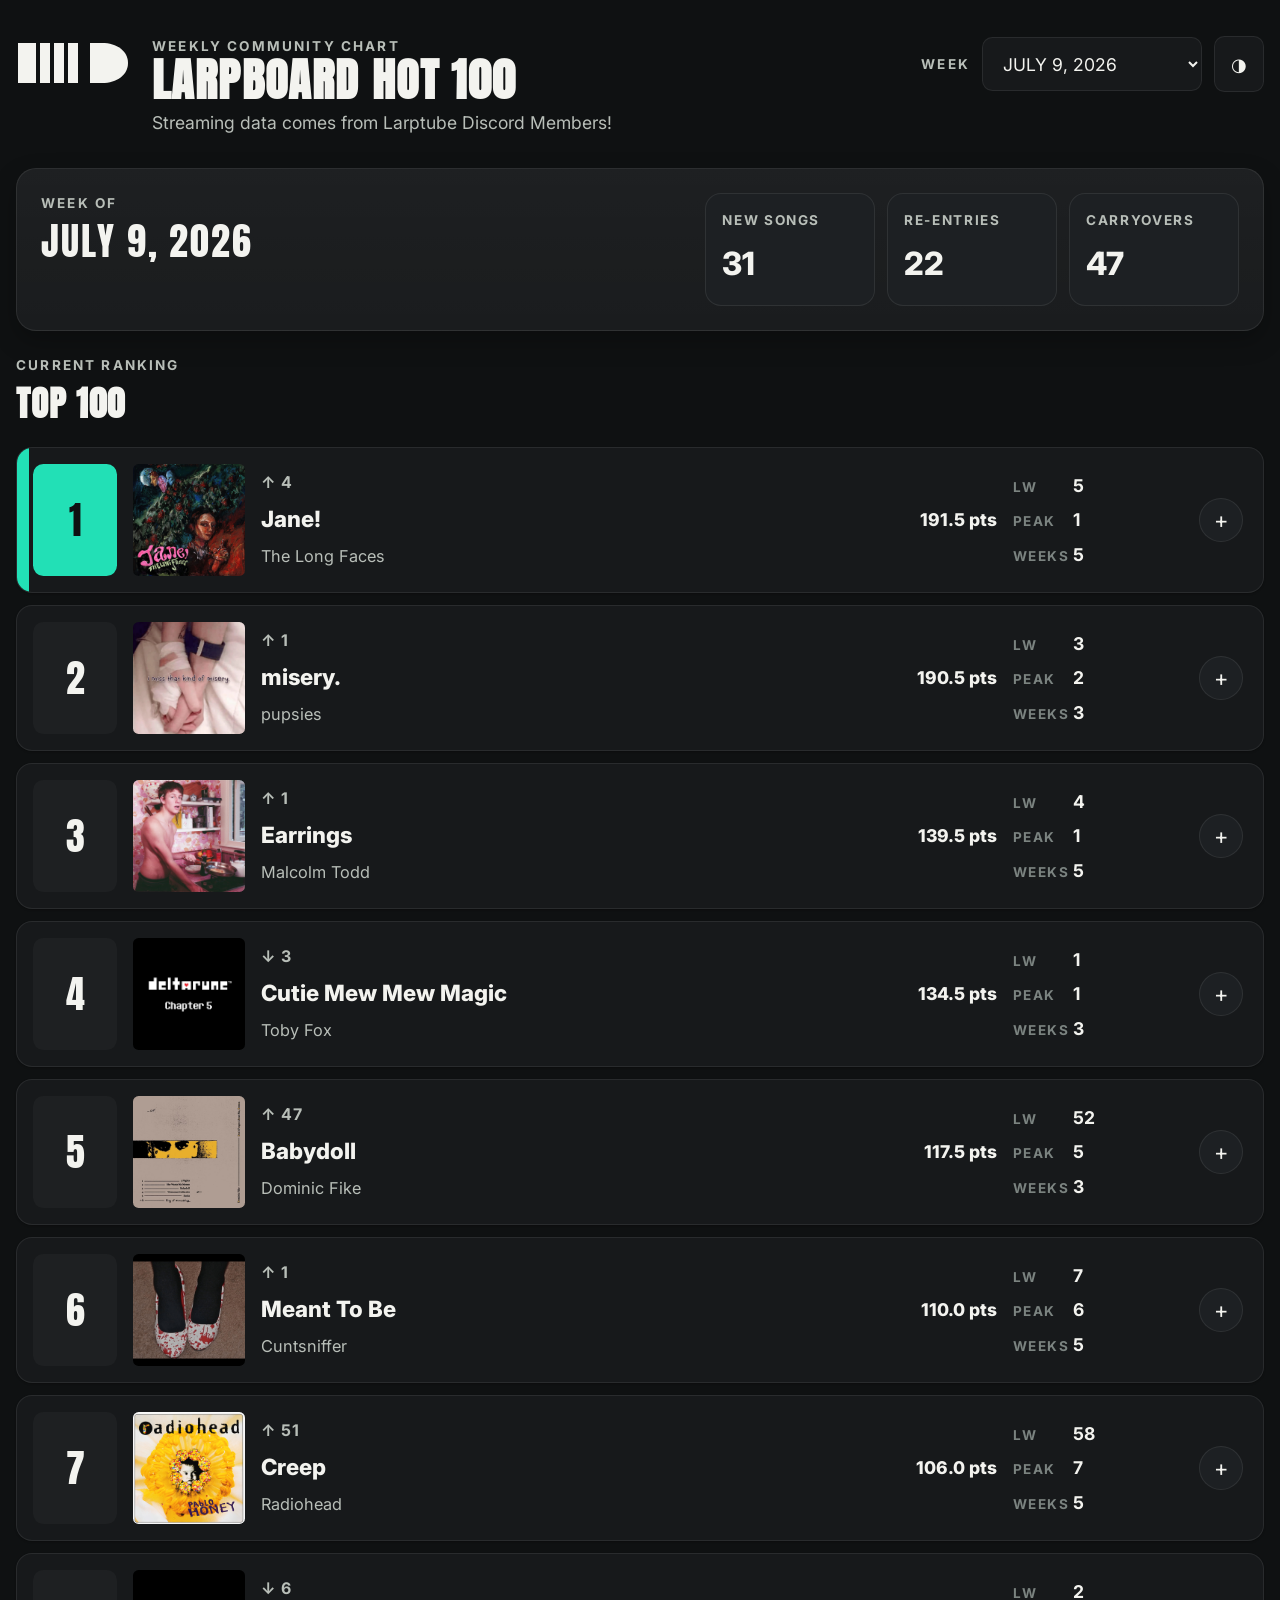
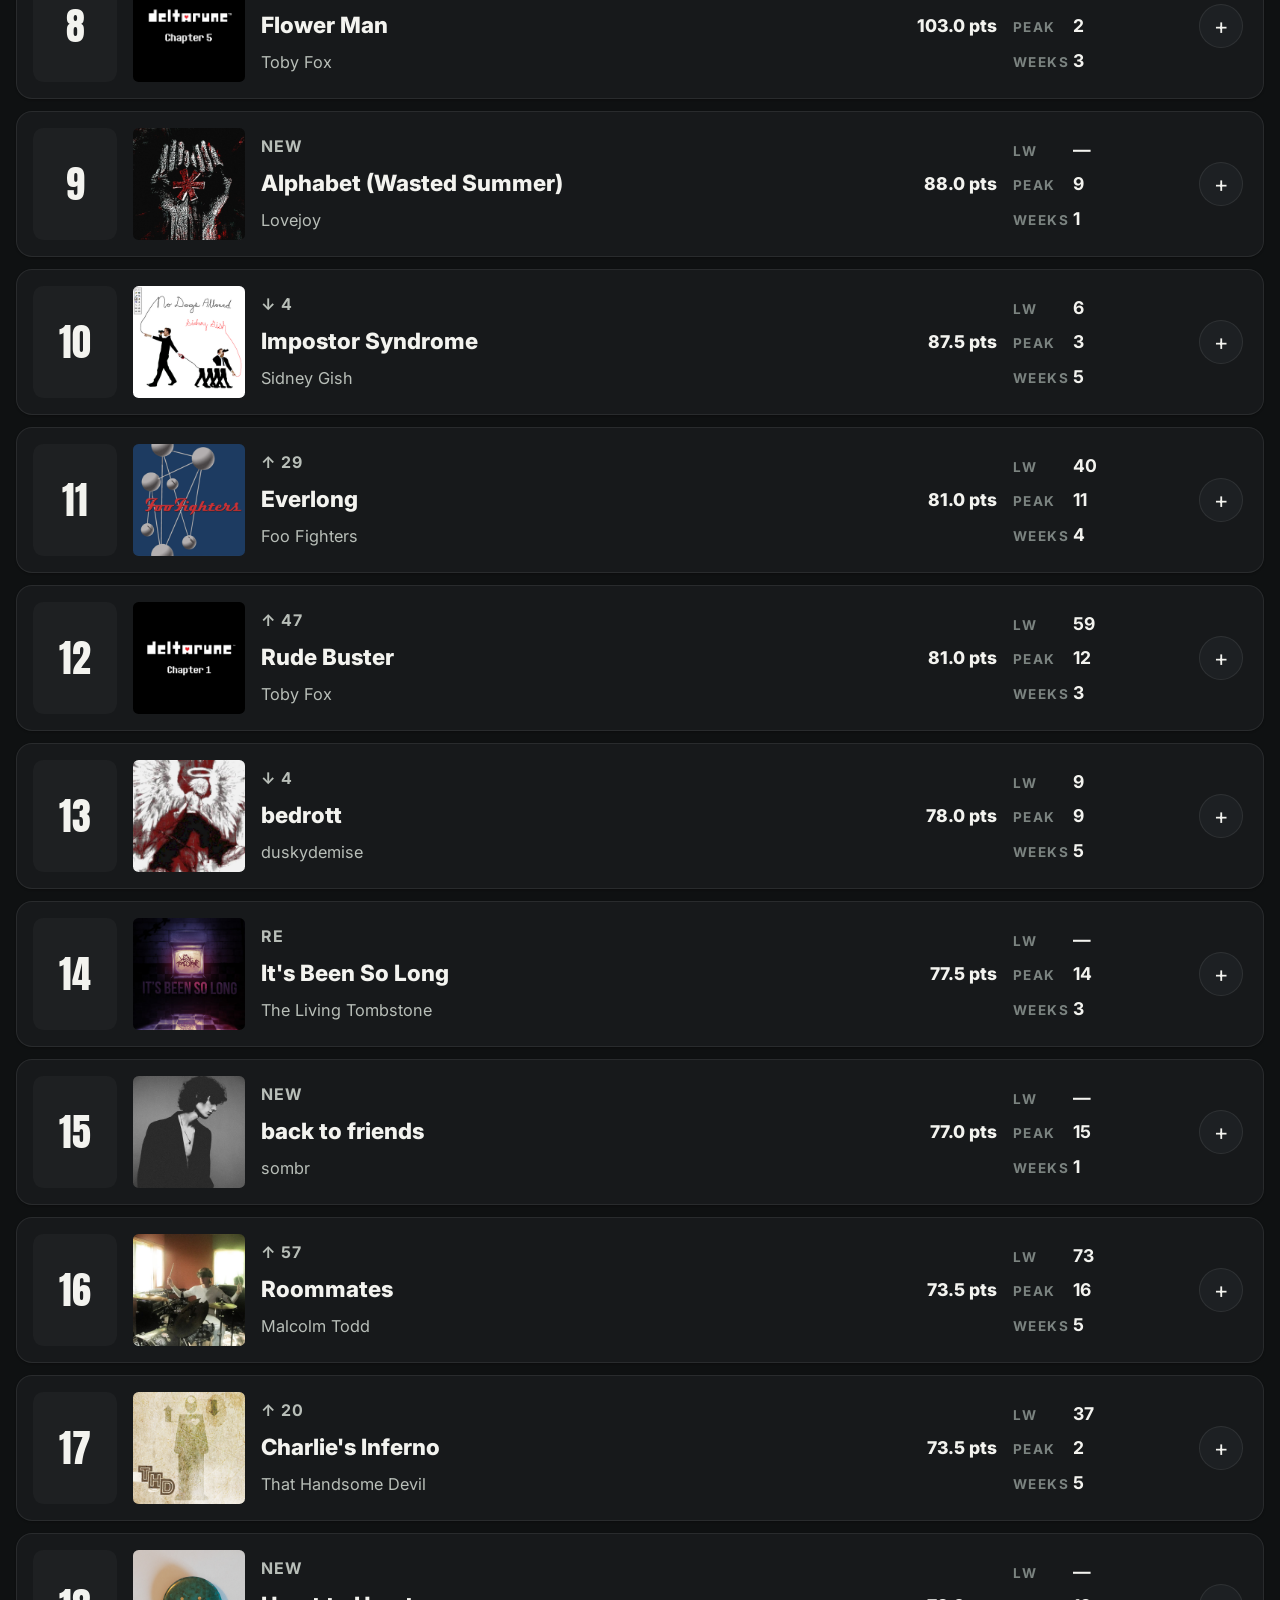
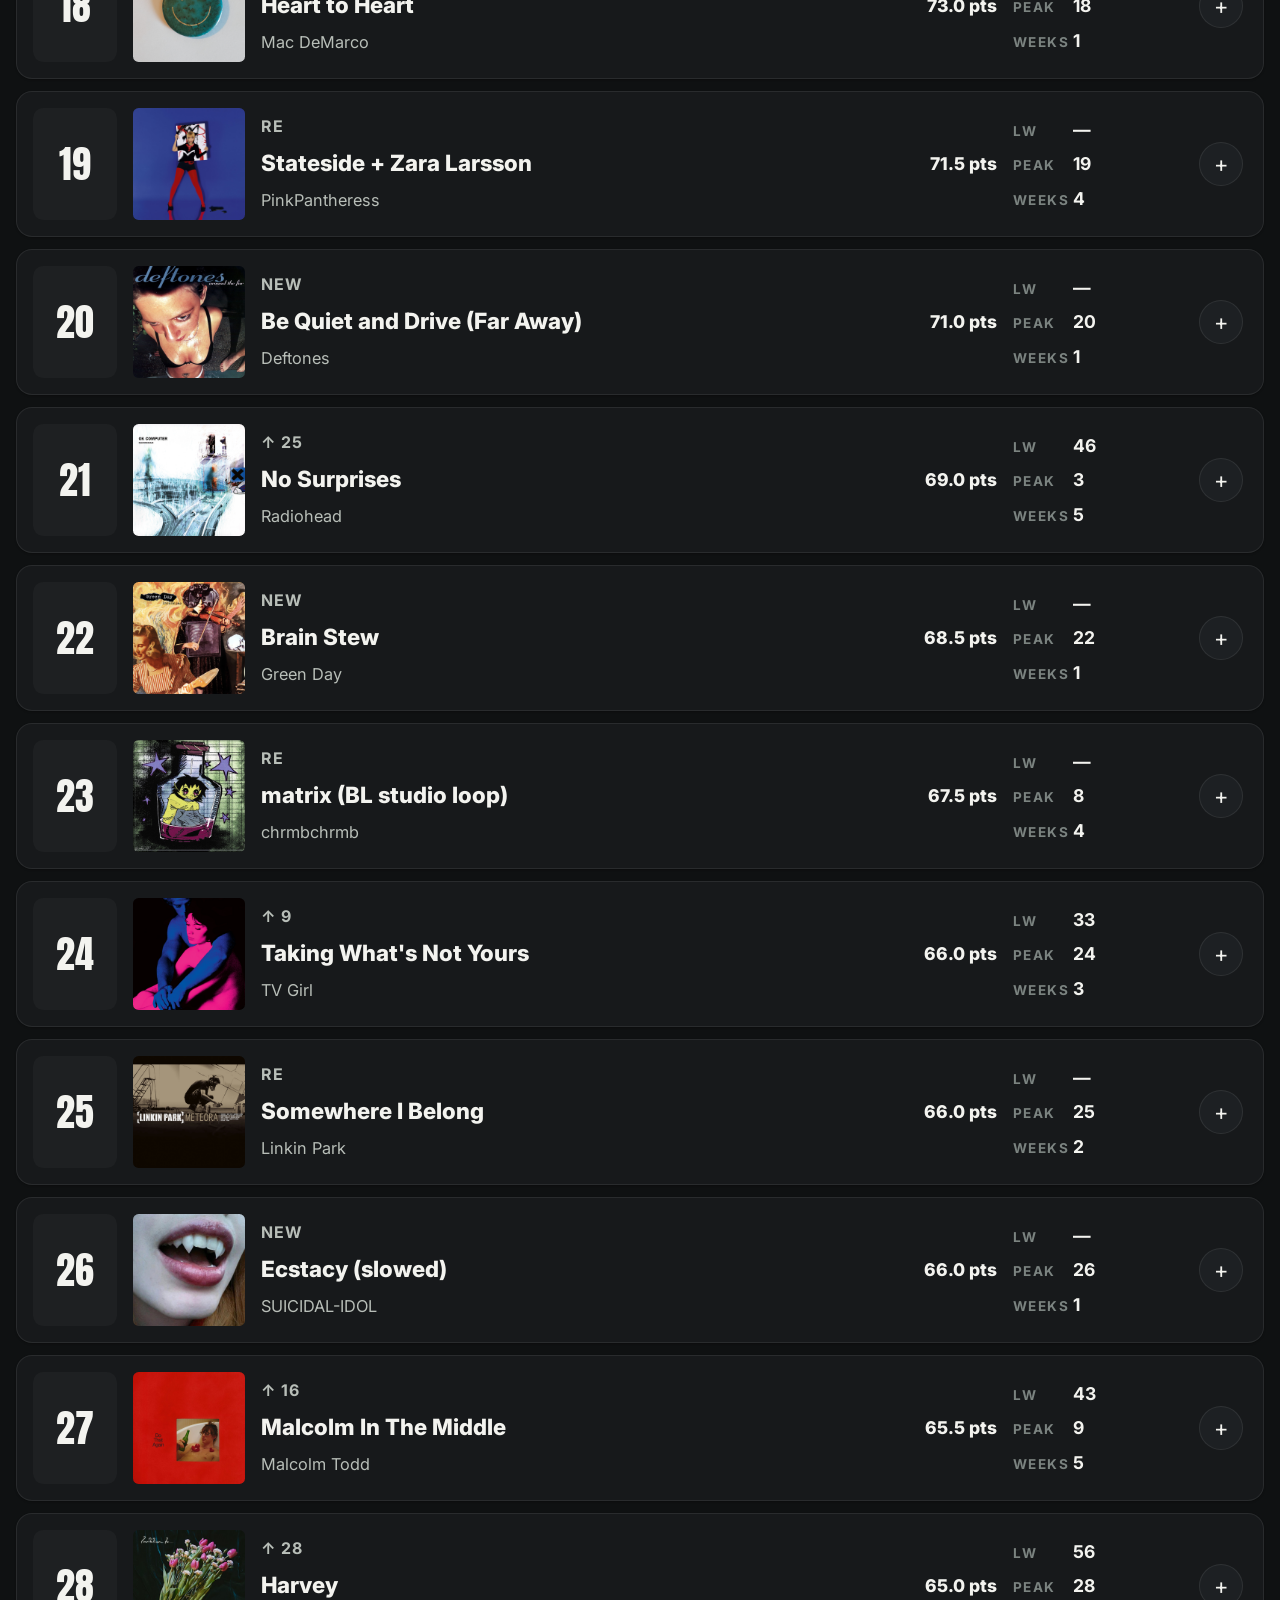
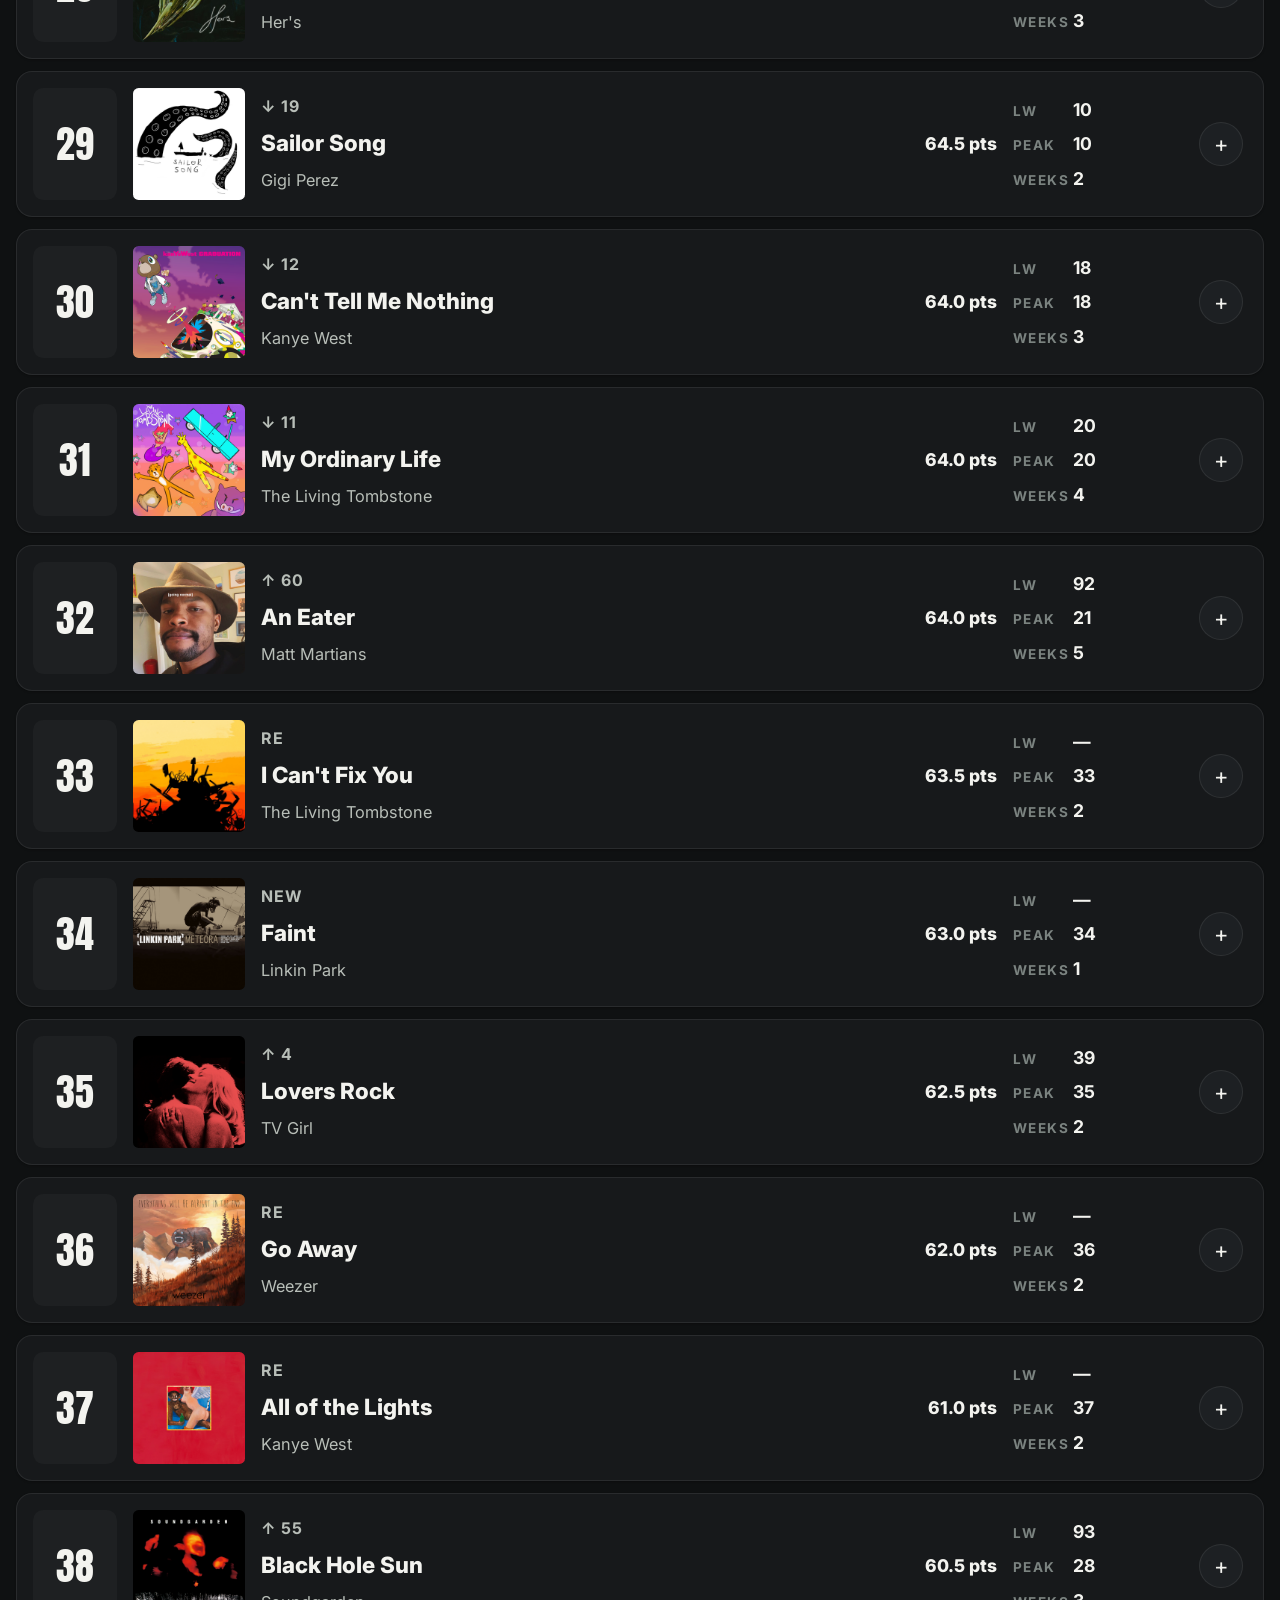
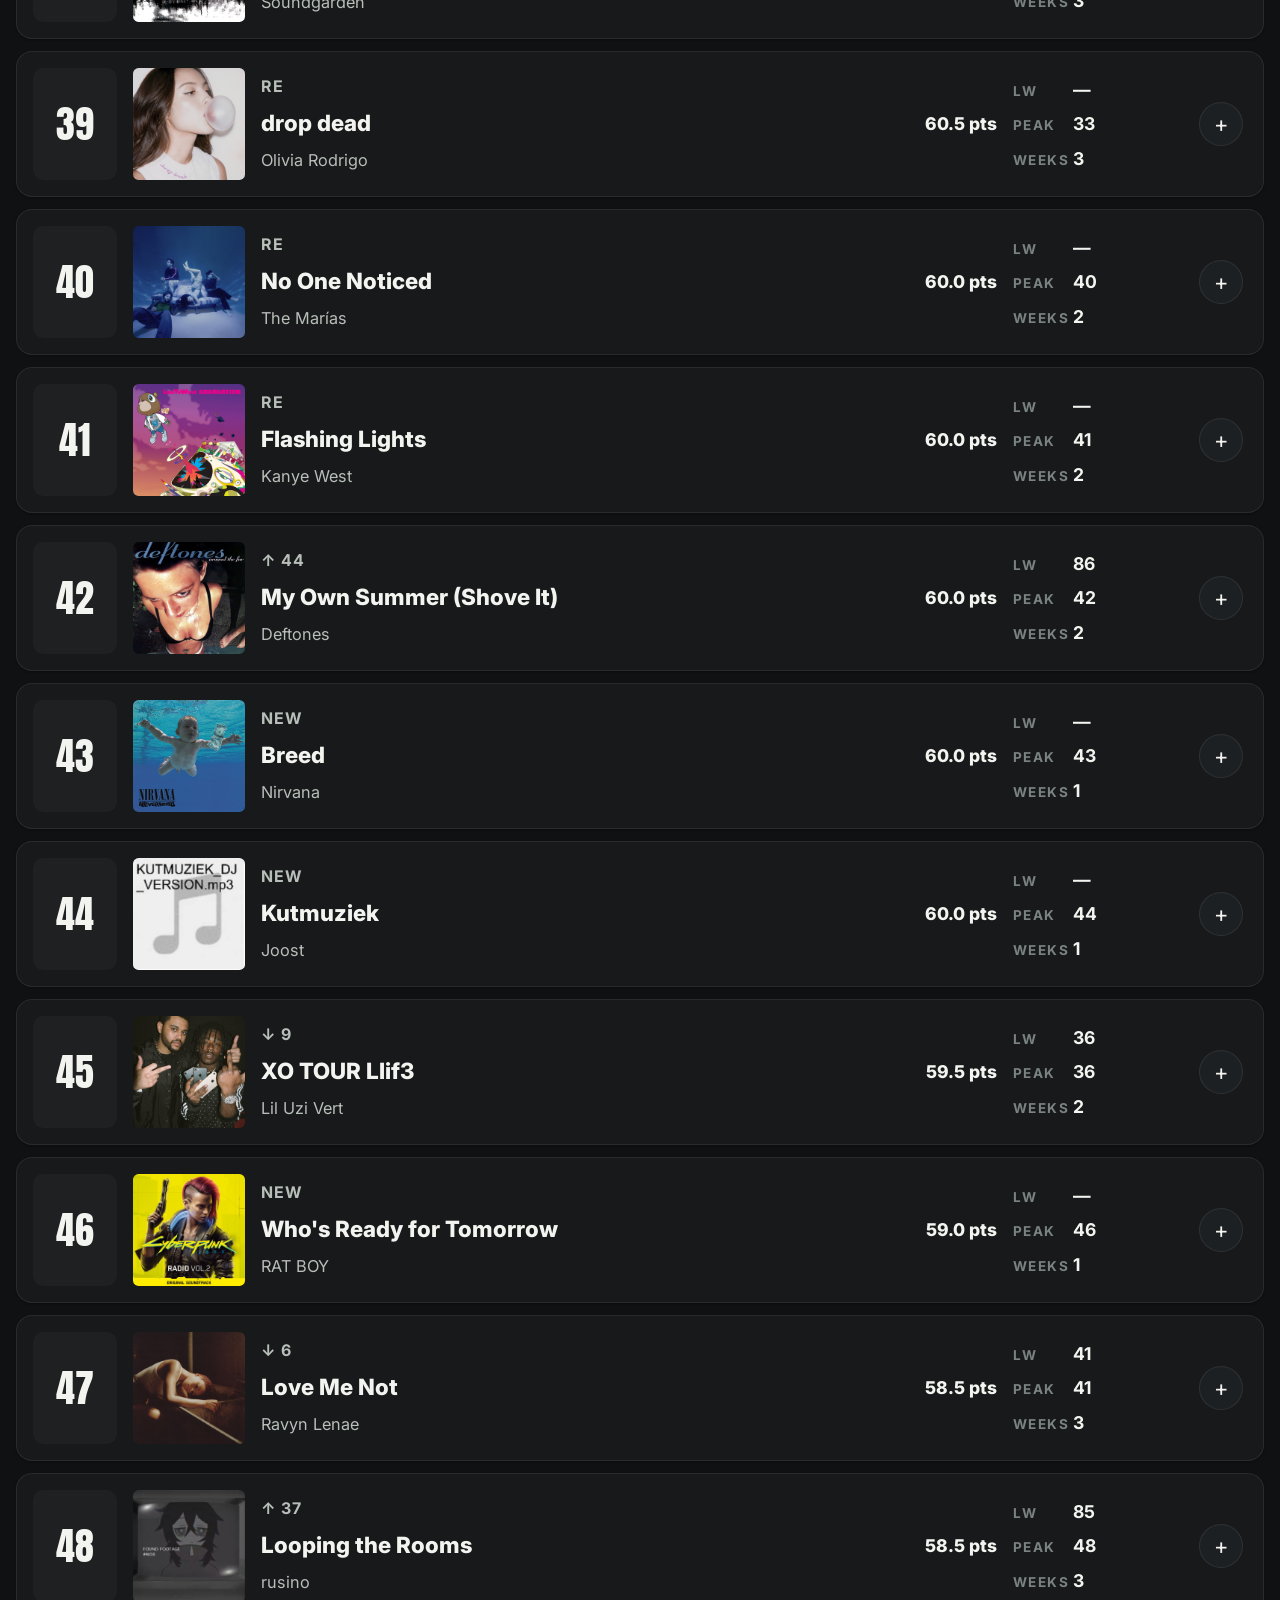
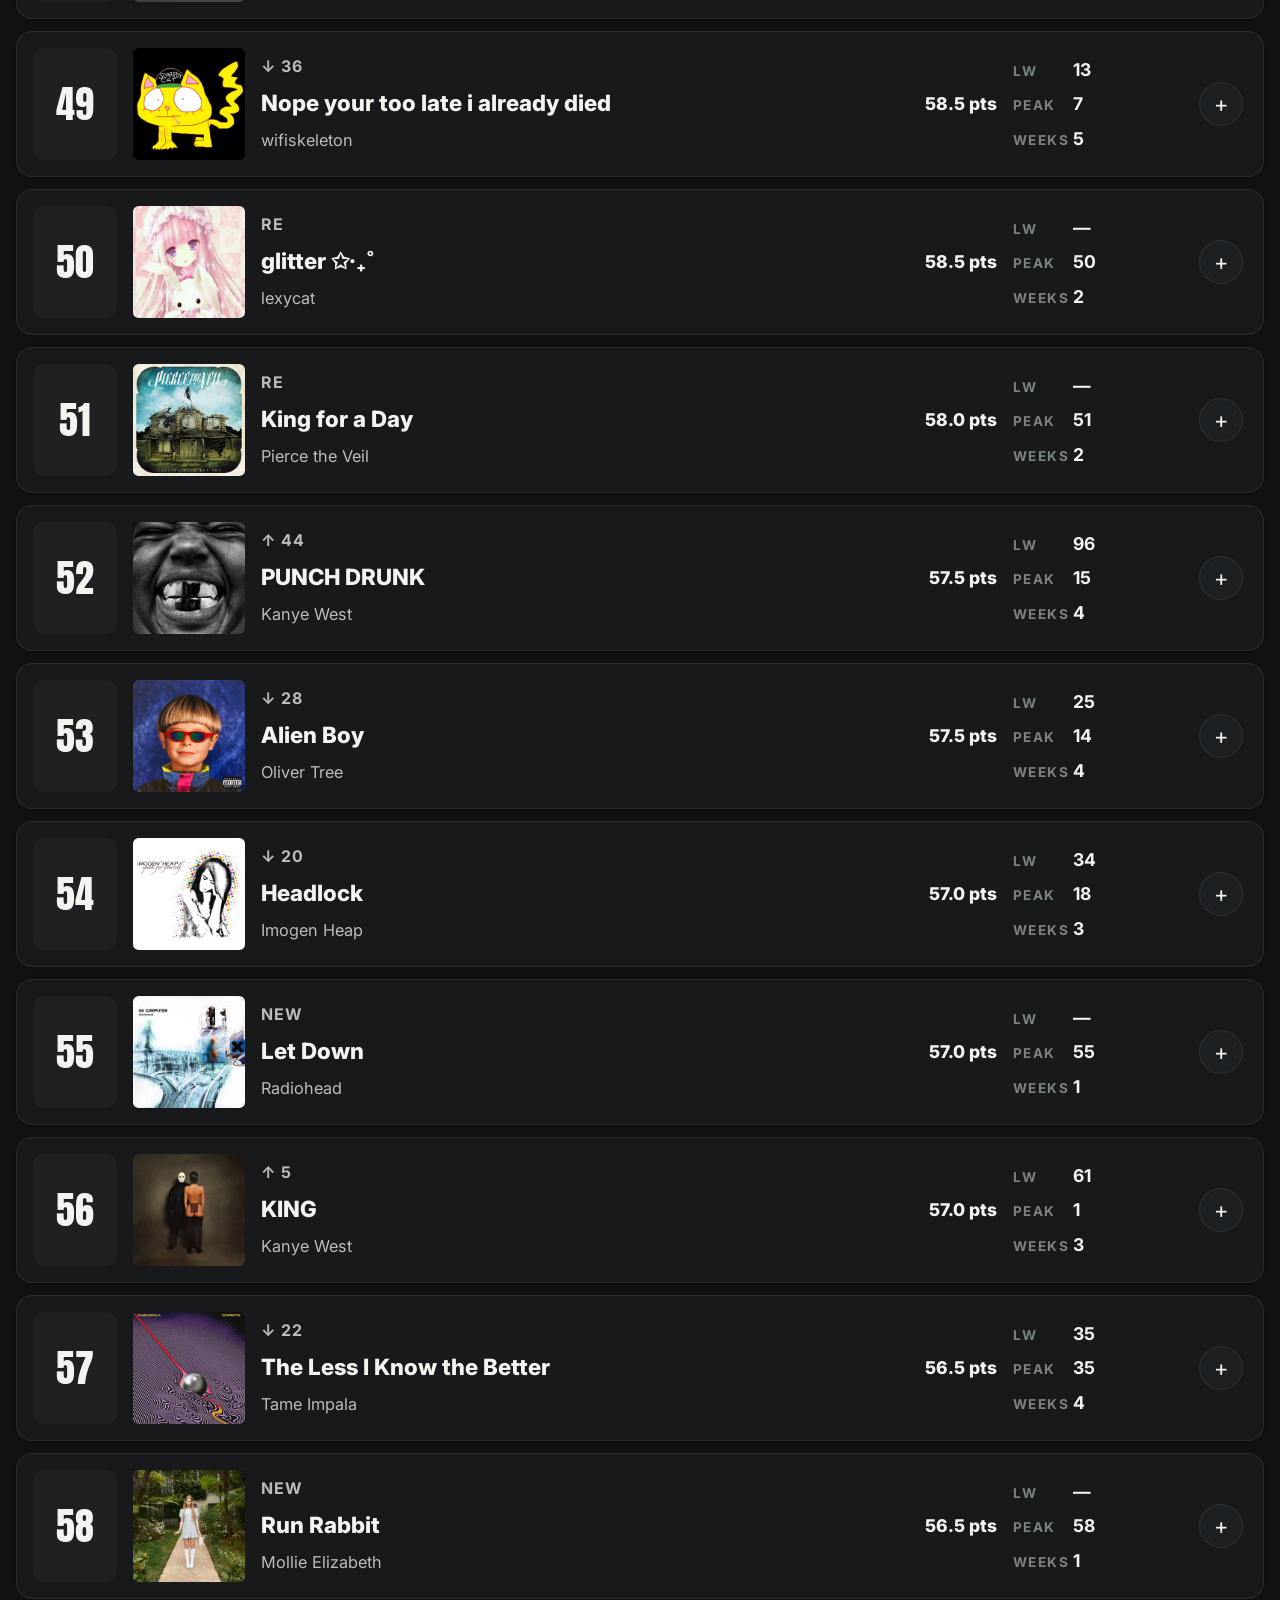
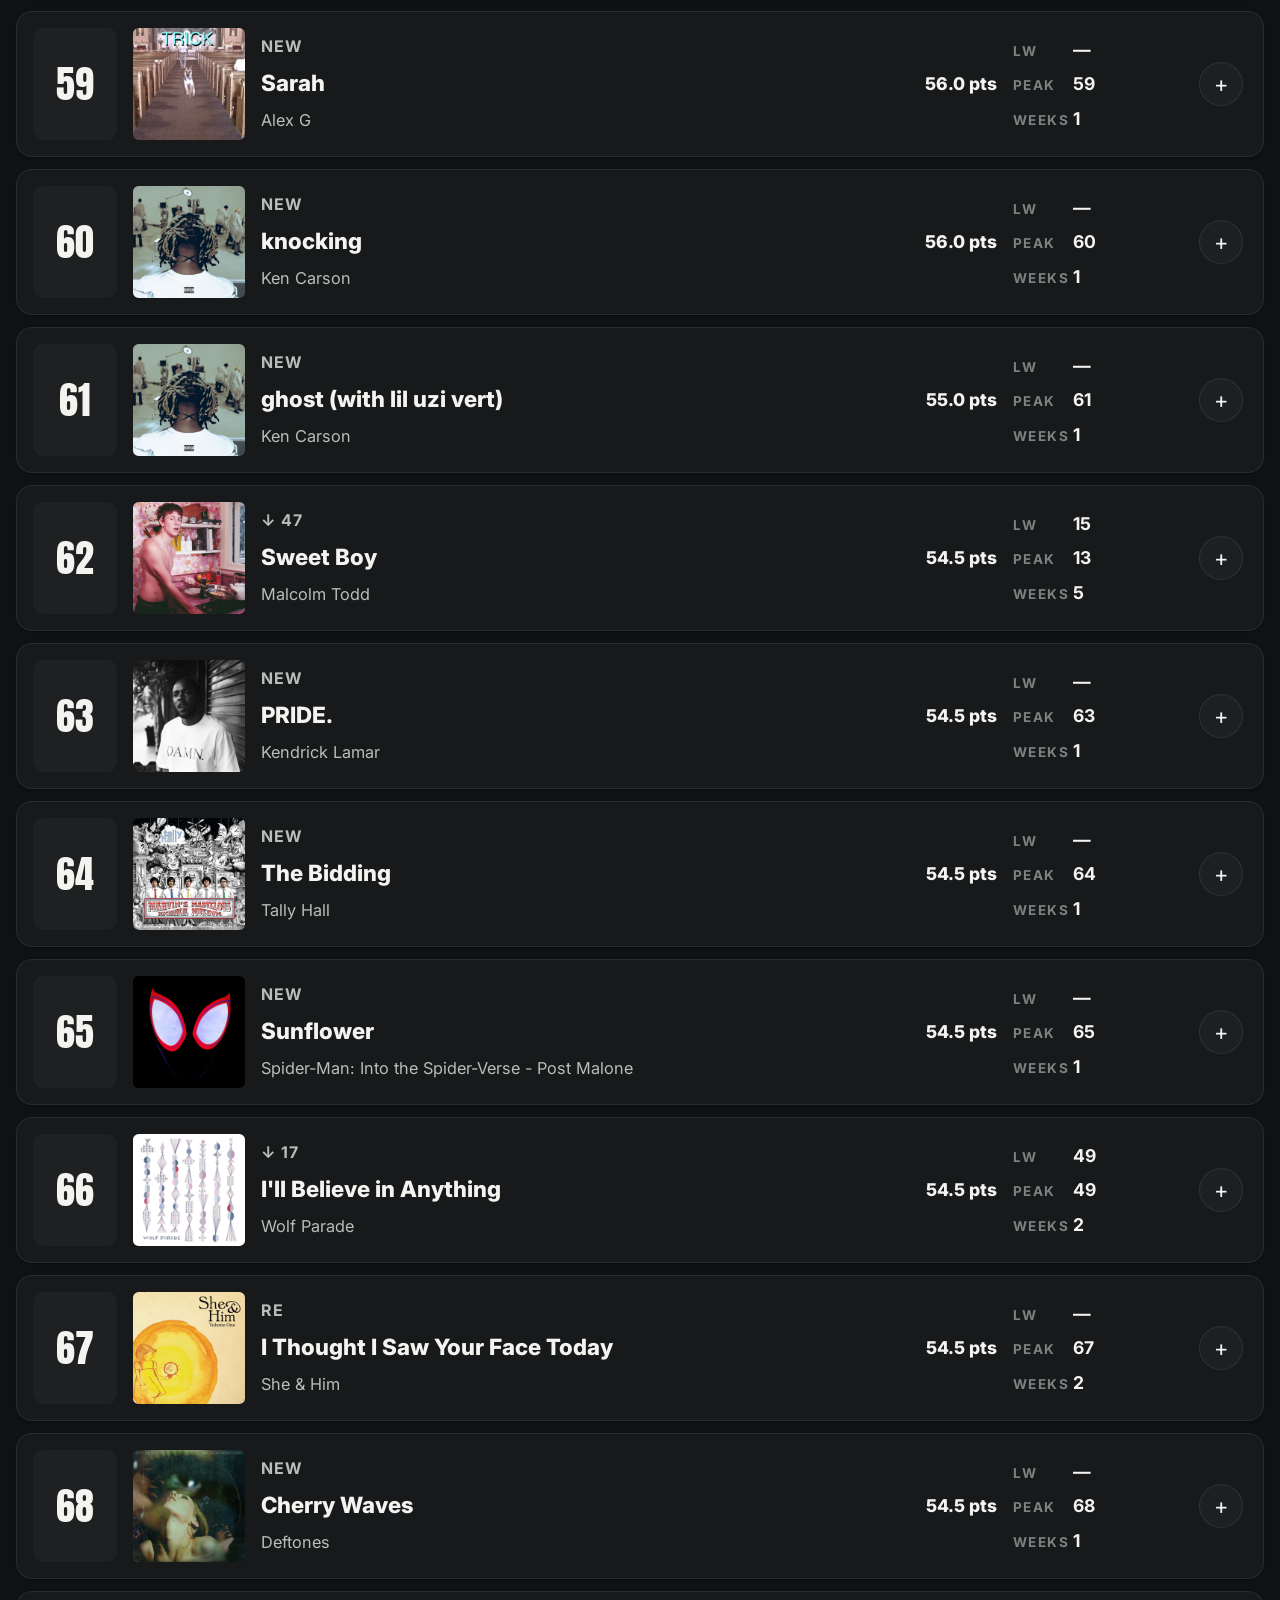
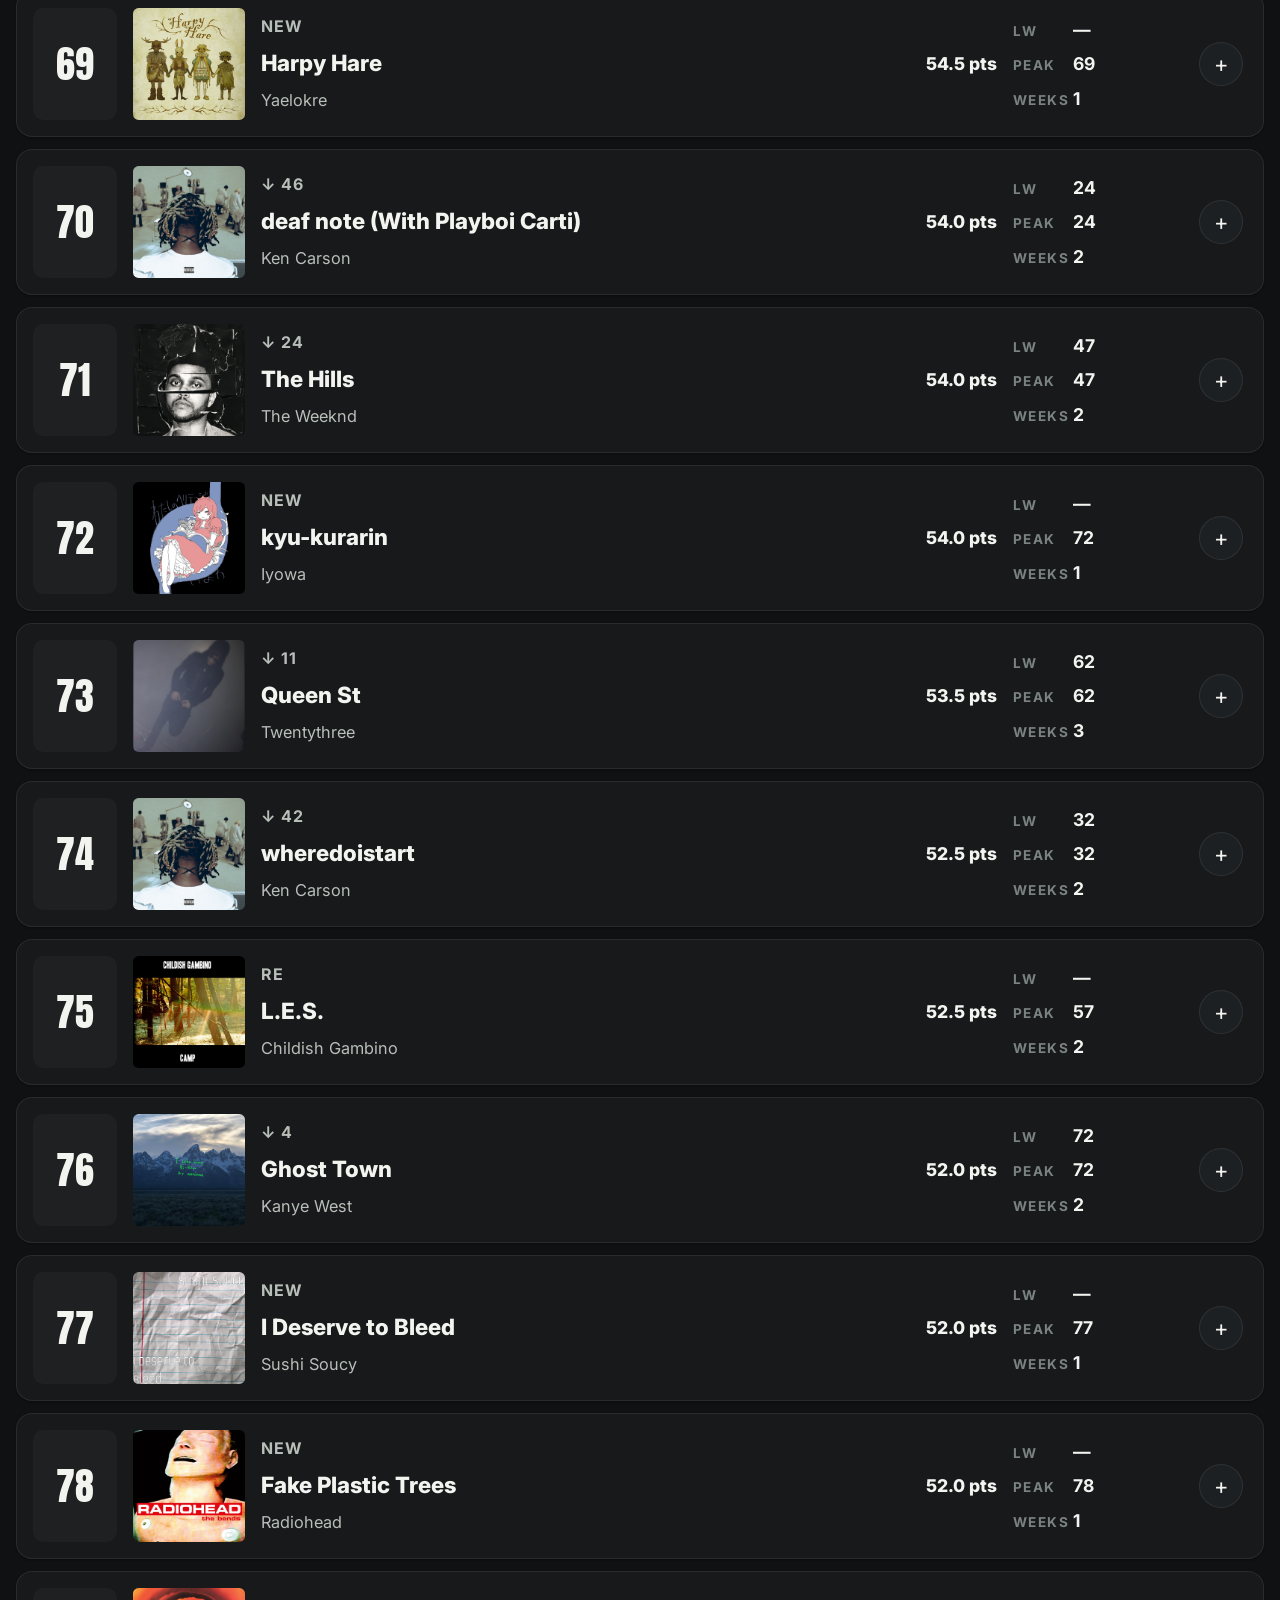
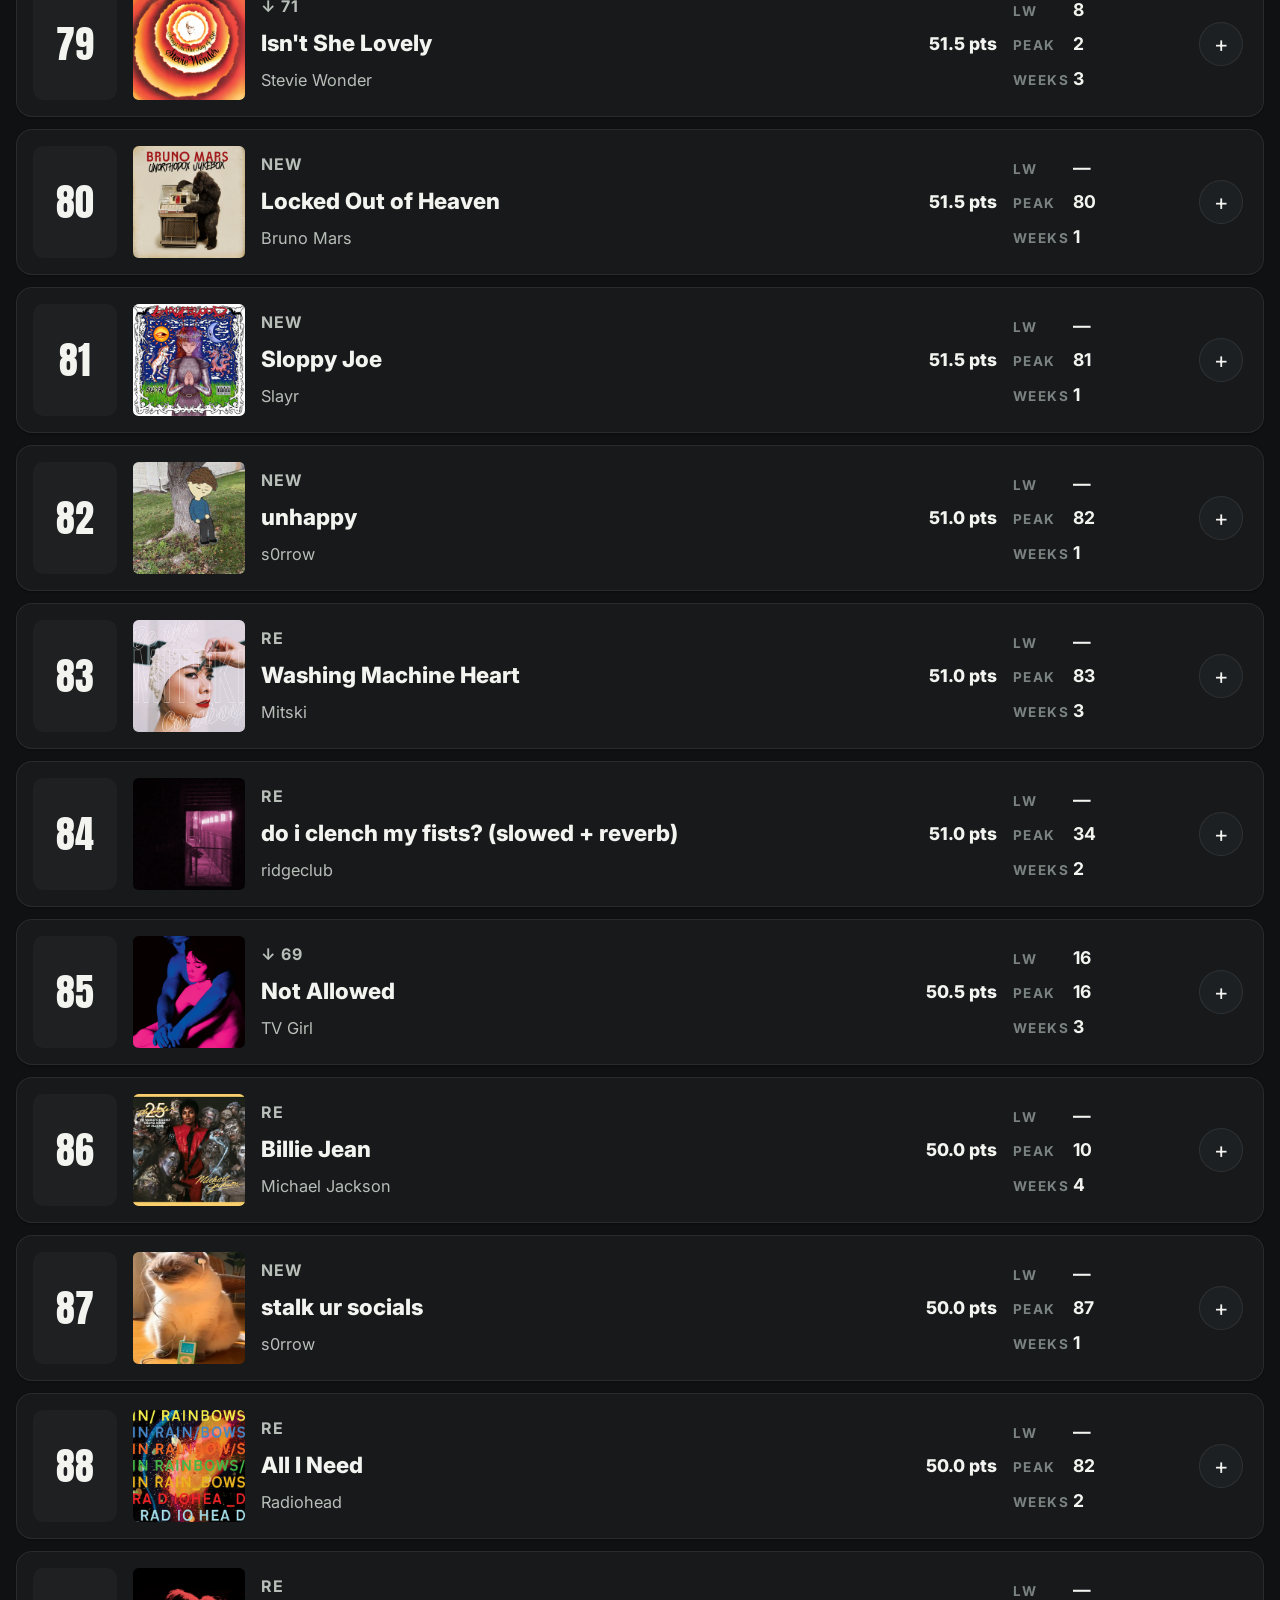
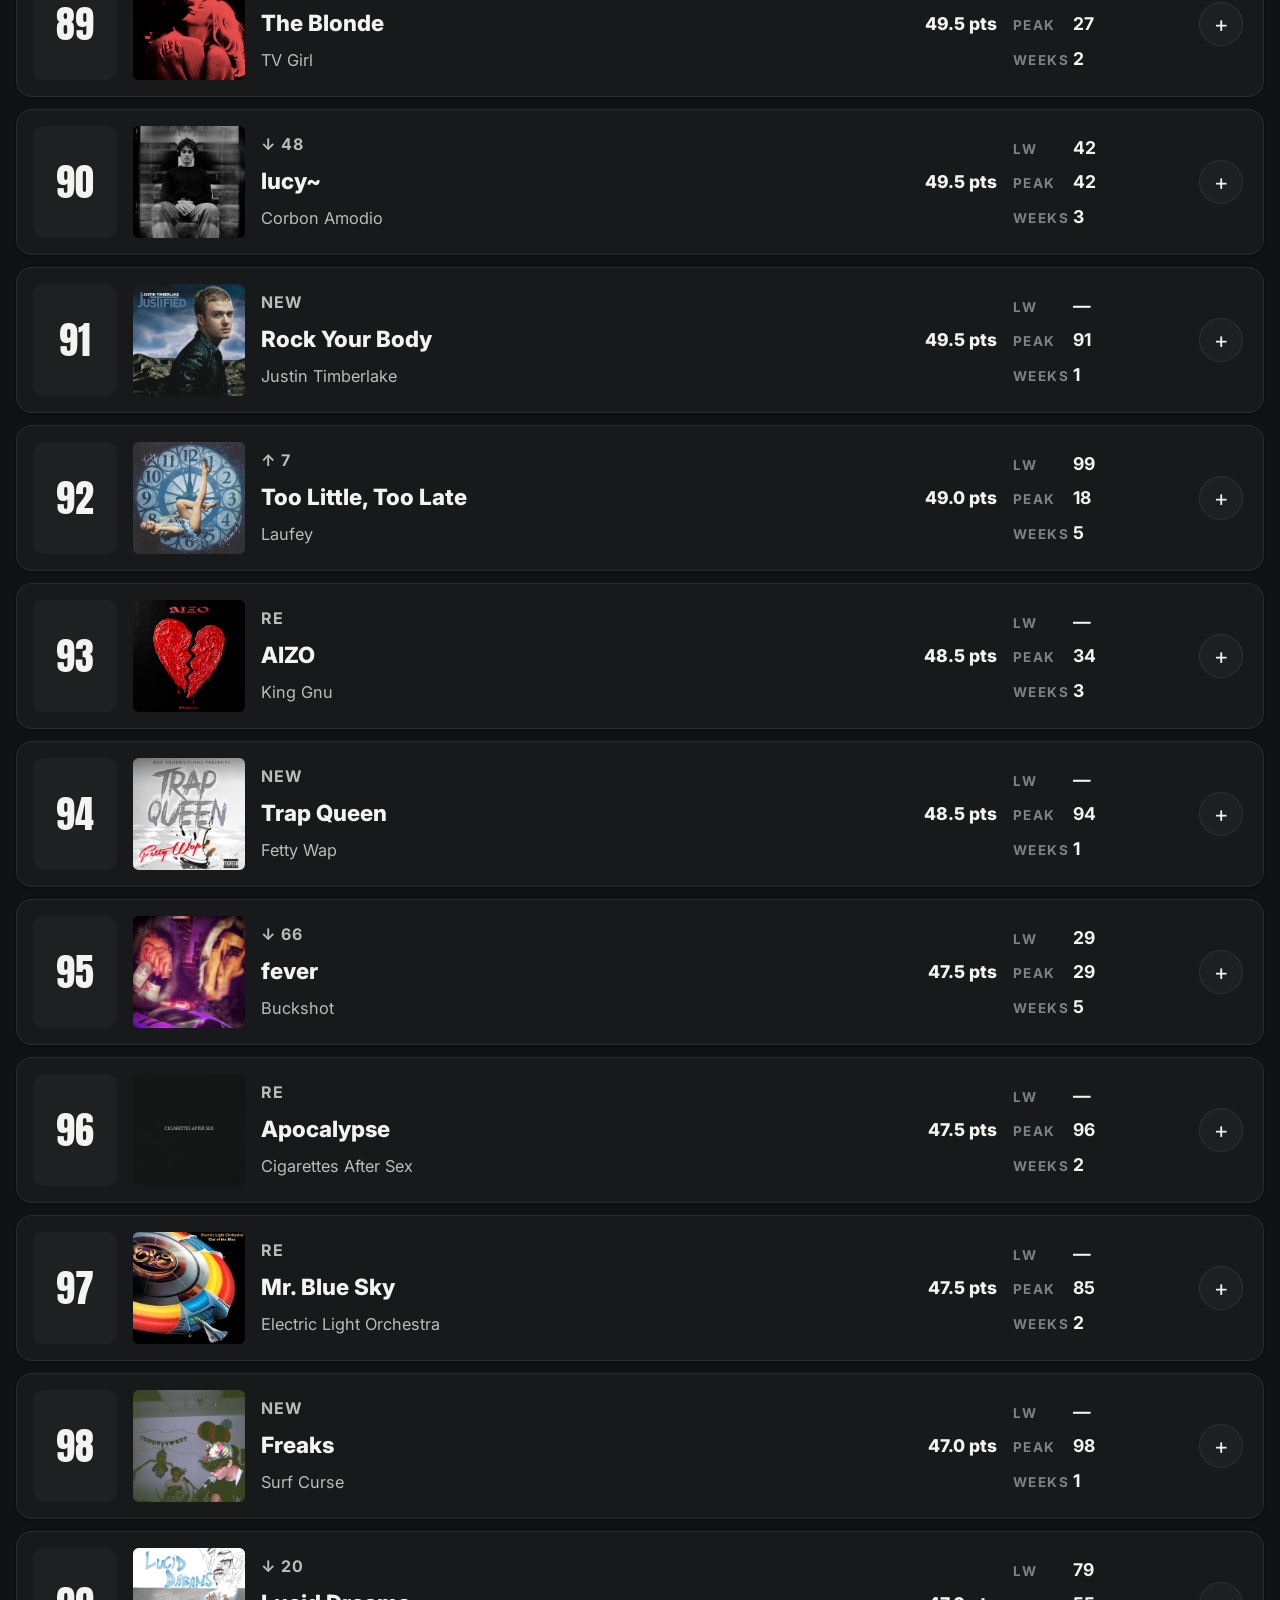
==== commit c75eb042: "updating site" ====
--- a/index.html
+++ b/index.html
@@ -27,7 +27,7 @@
         <div>
           <p class="eyebrow">Weekly community chart</p>
           <h1>Larpboard Hot 100</h1>
-          <p class="tagline">A weekly fan-run chart built from Last.fm listening activity.</p>
+          <p class="tagline">Streaming data comes from Larptube Discord Members! </p>
         </div>
       </div>
       <div class="header-actions">
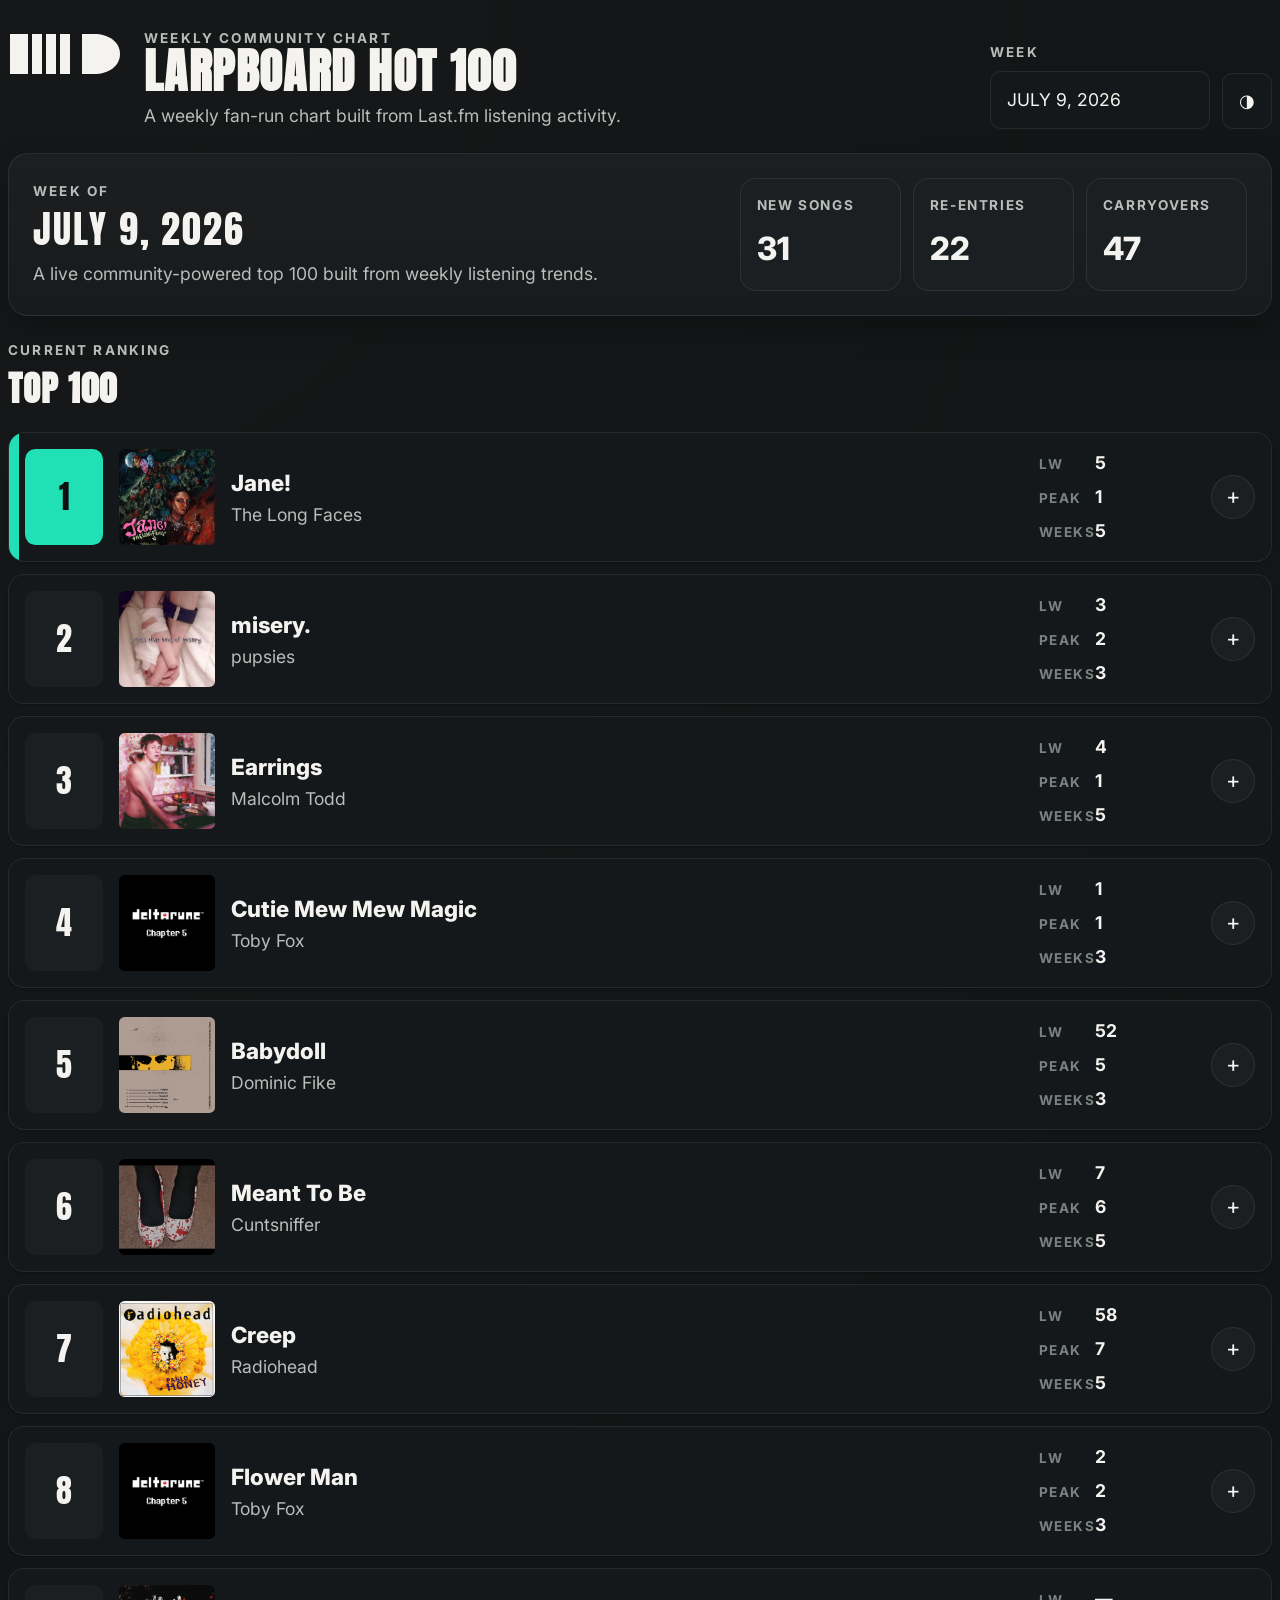
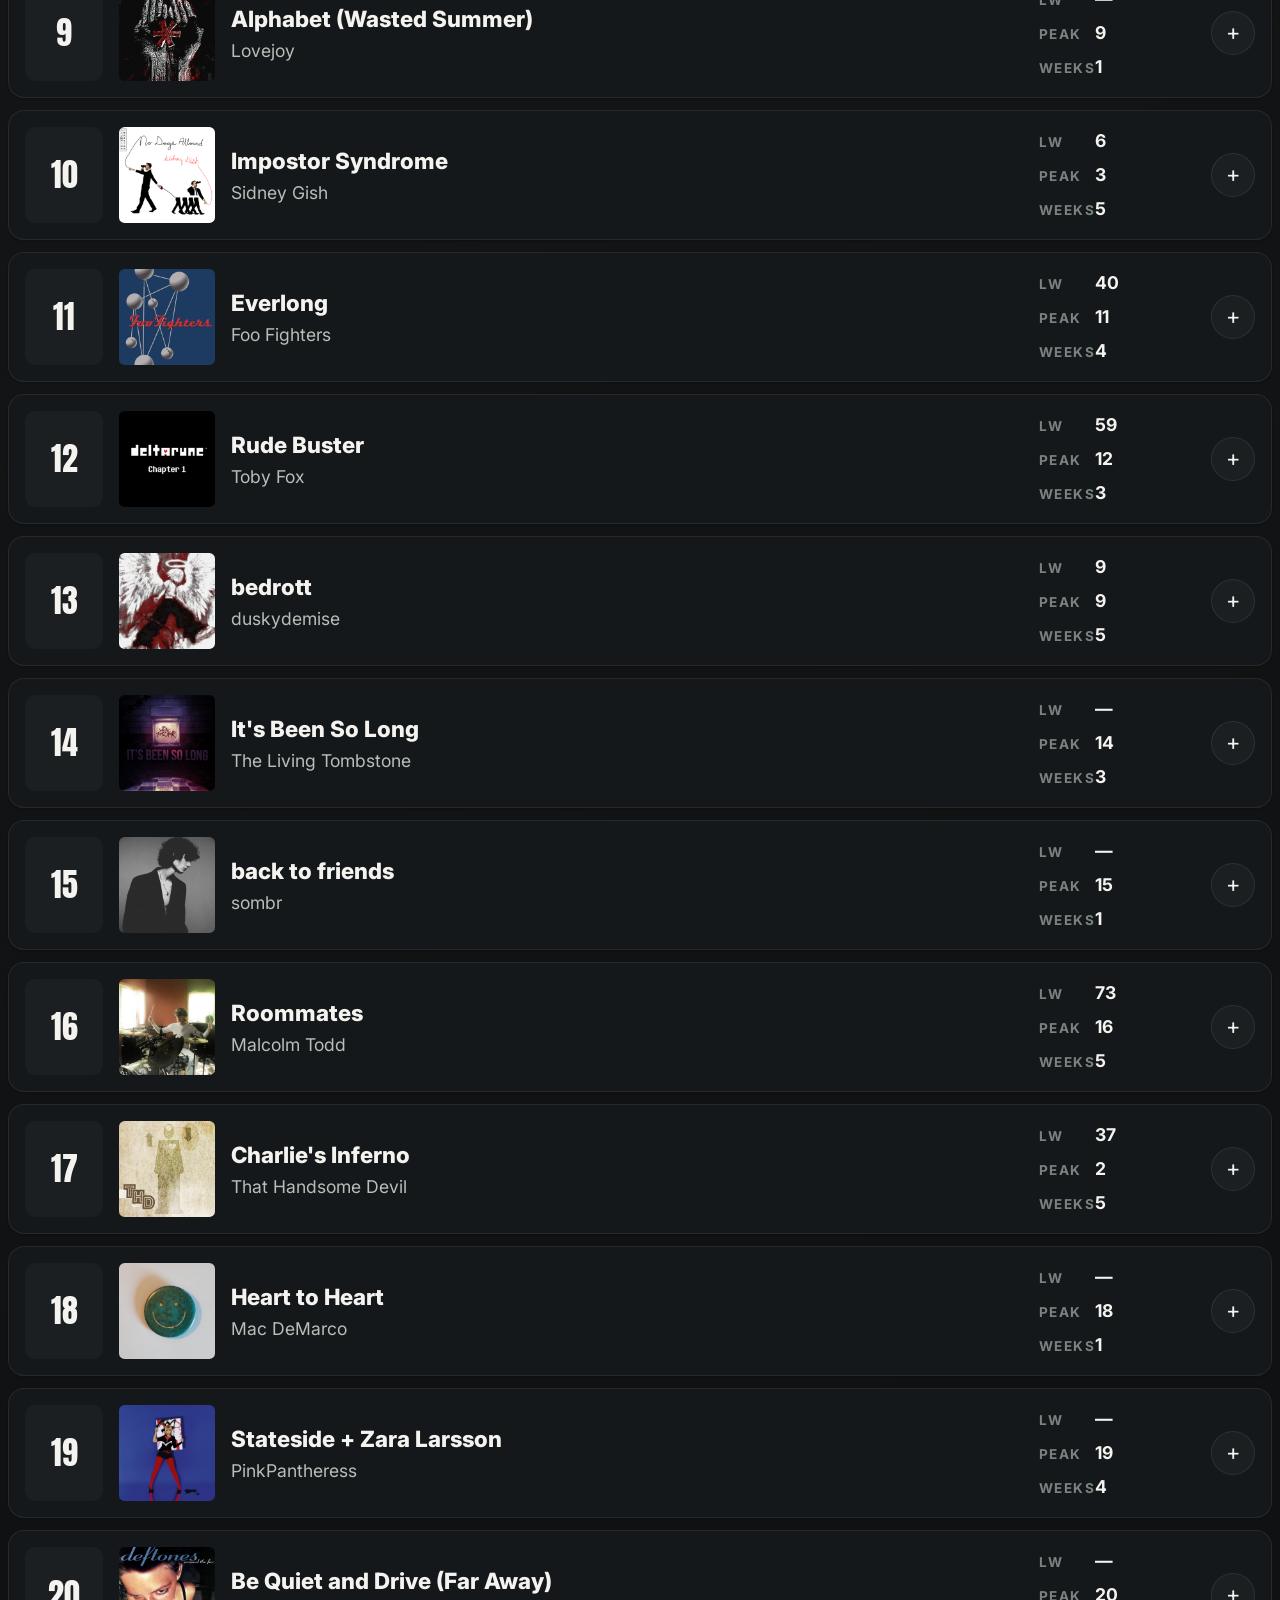
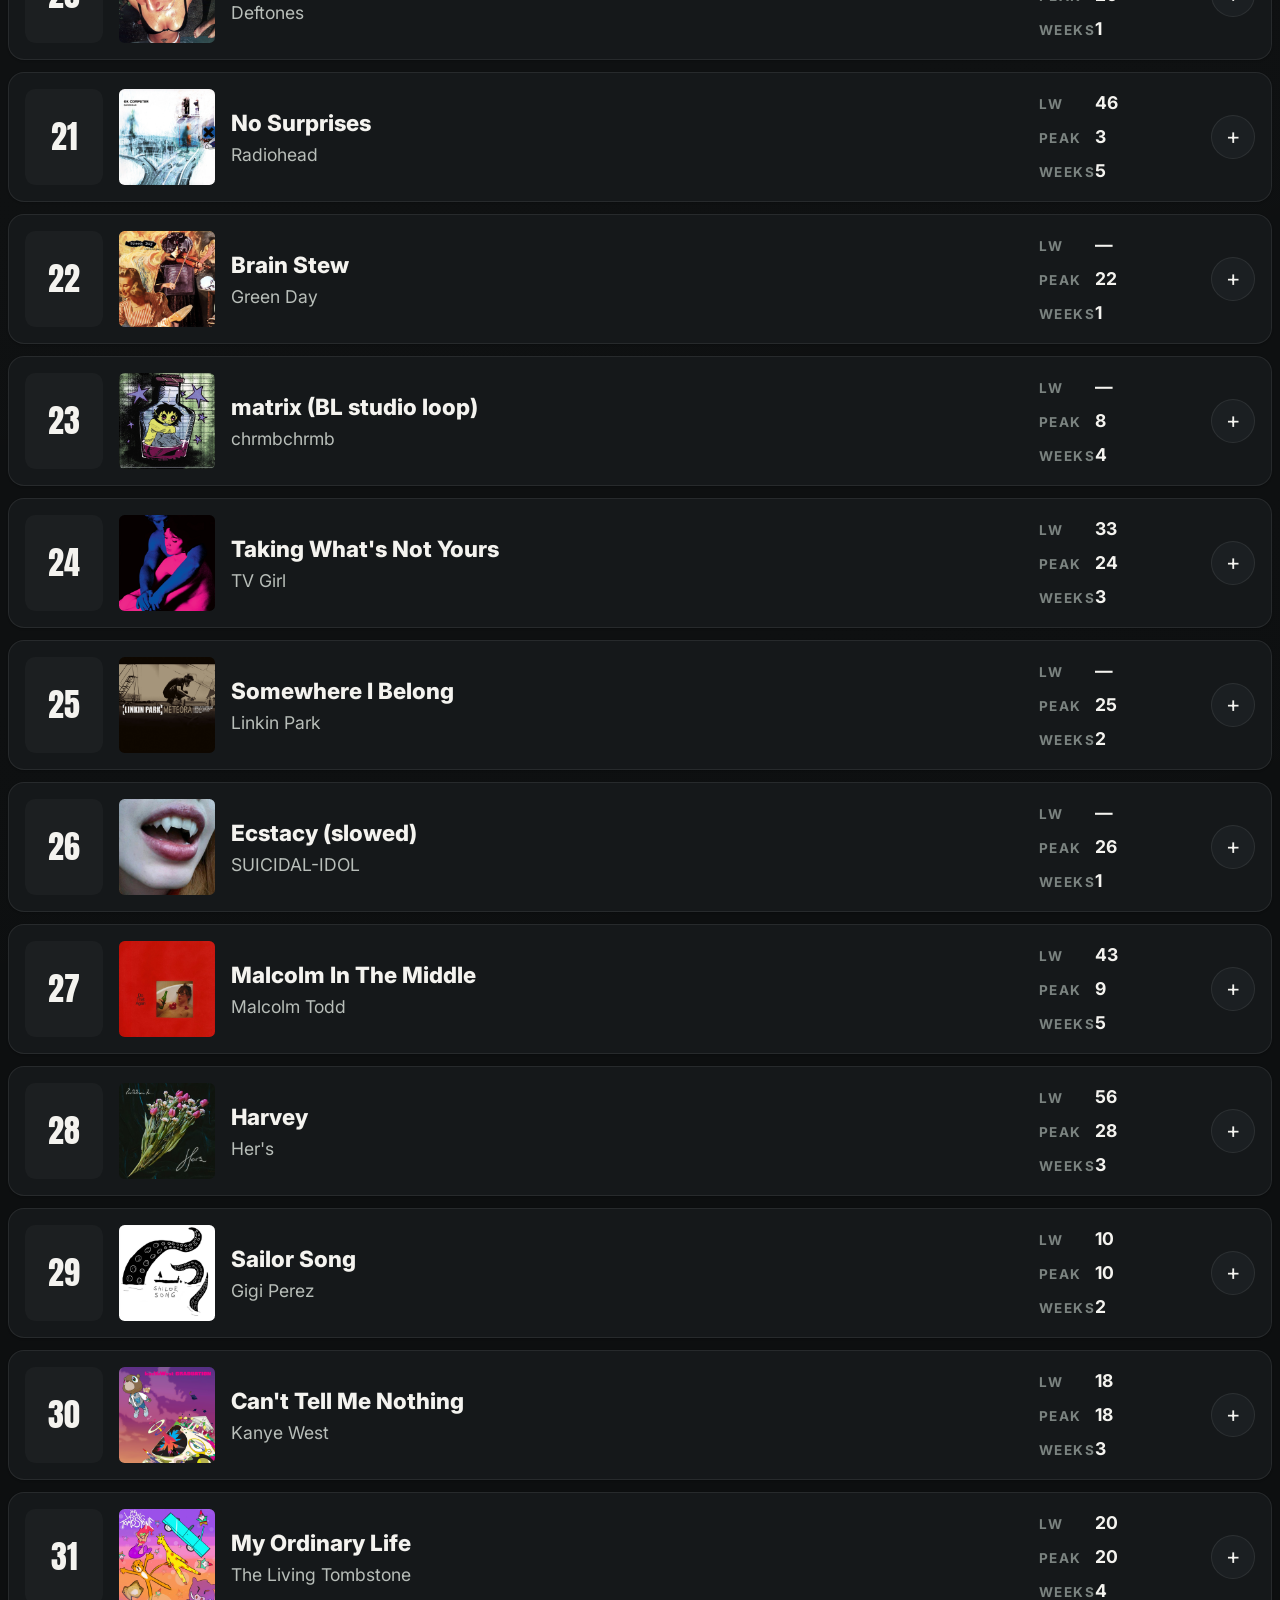
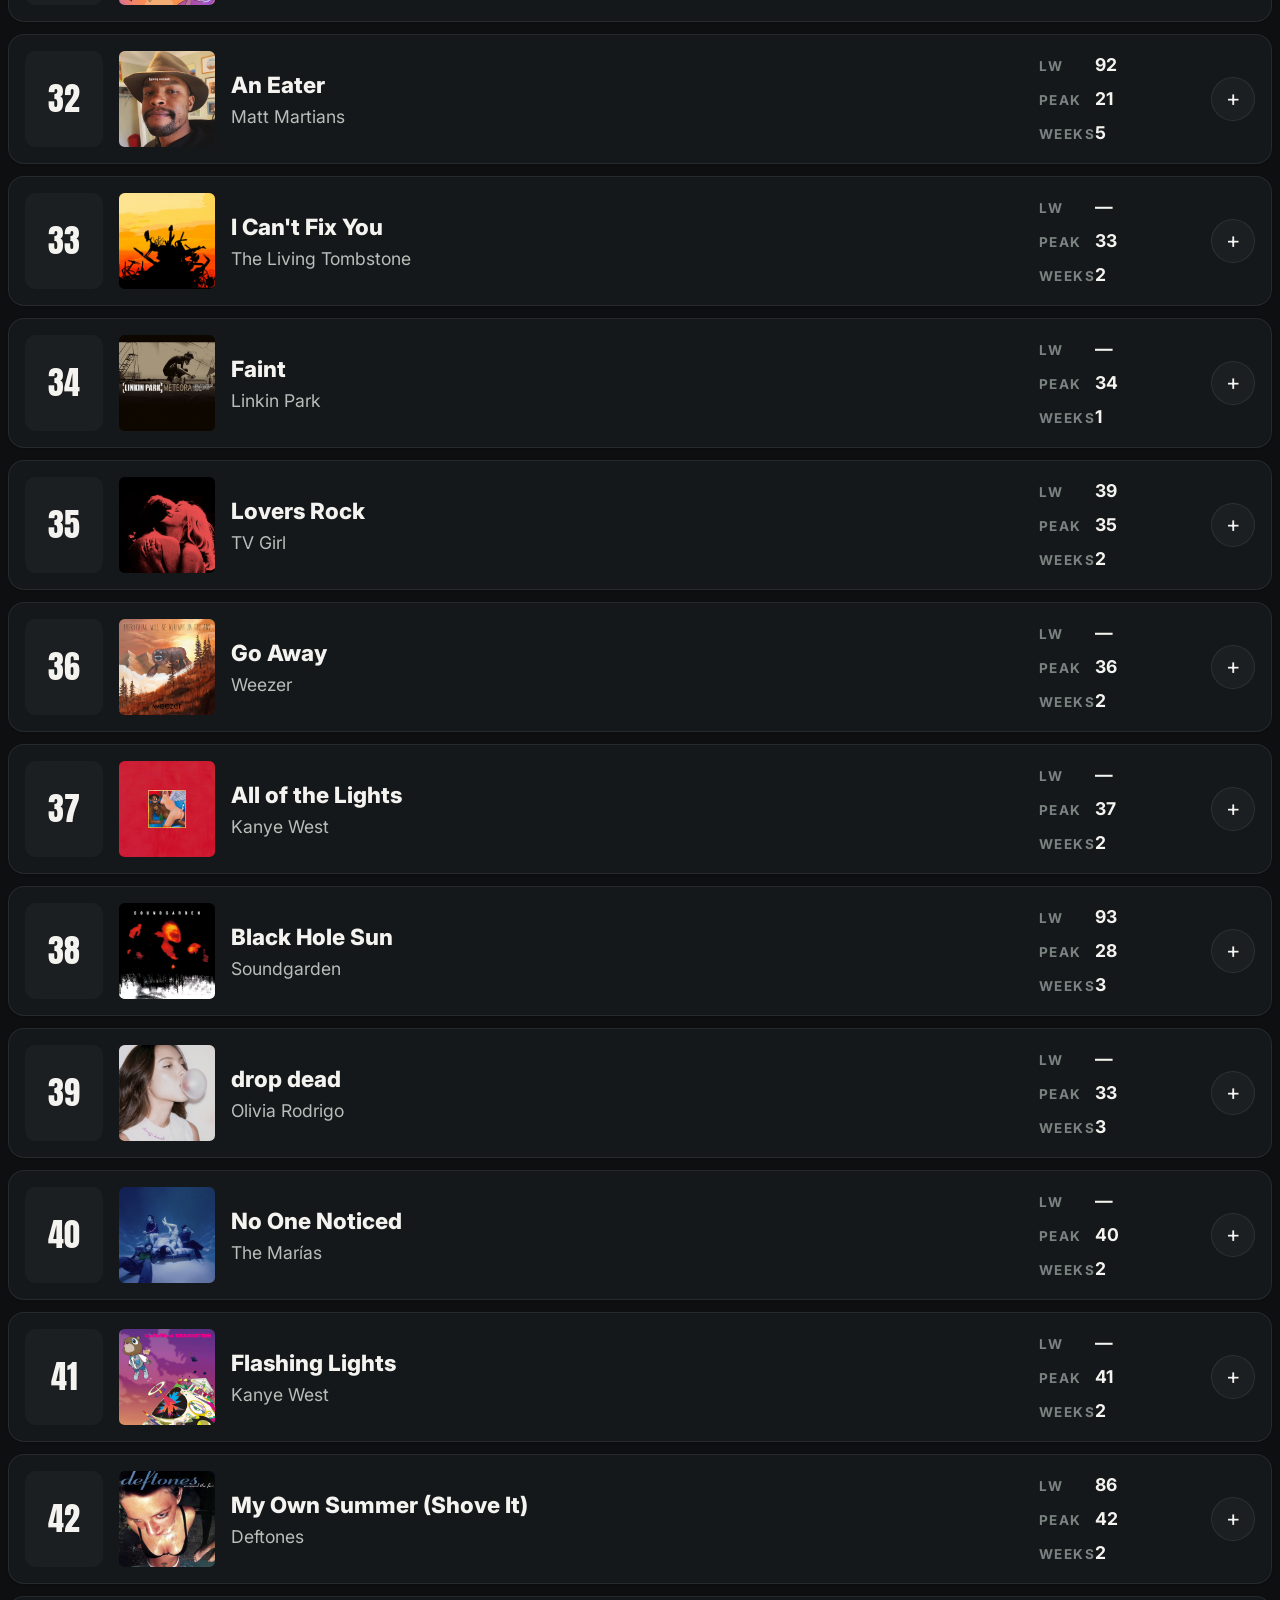
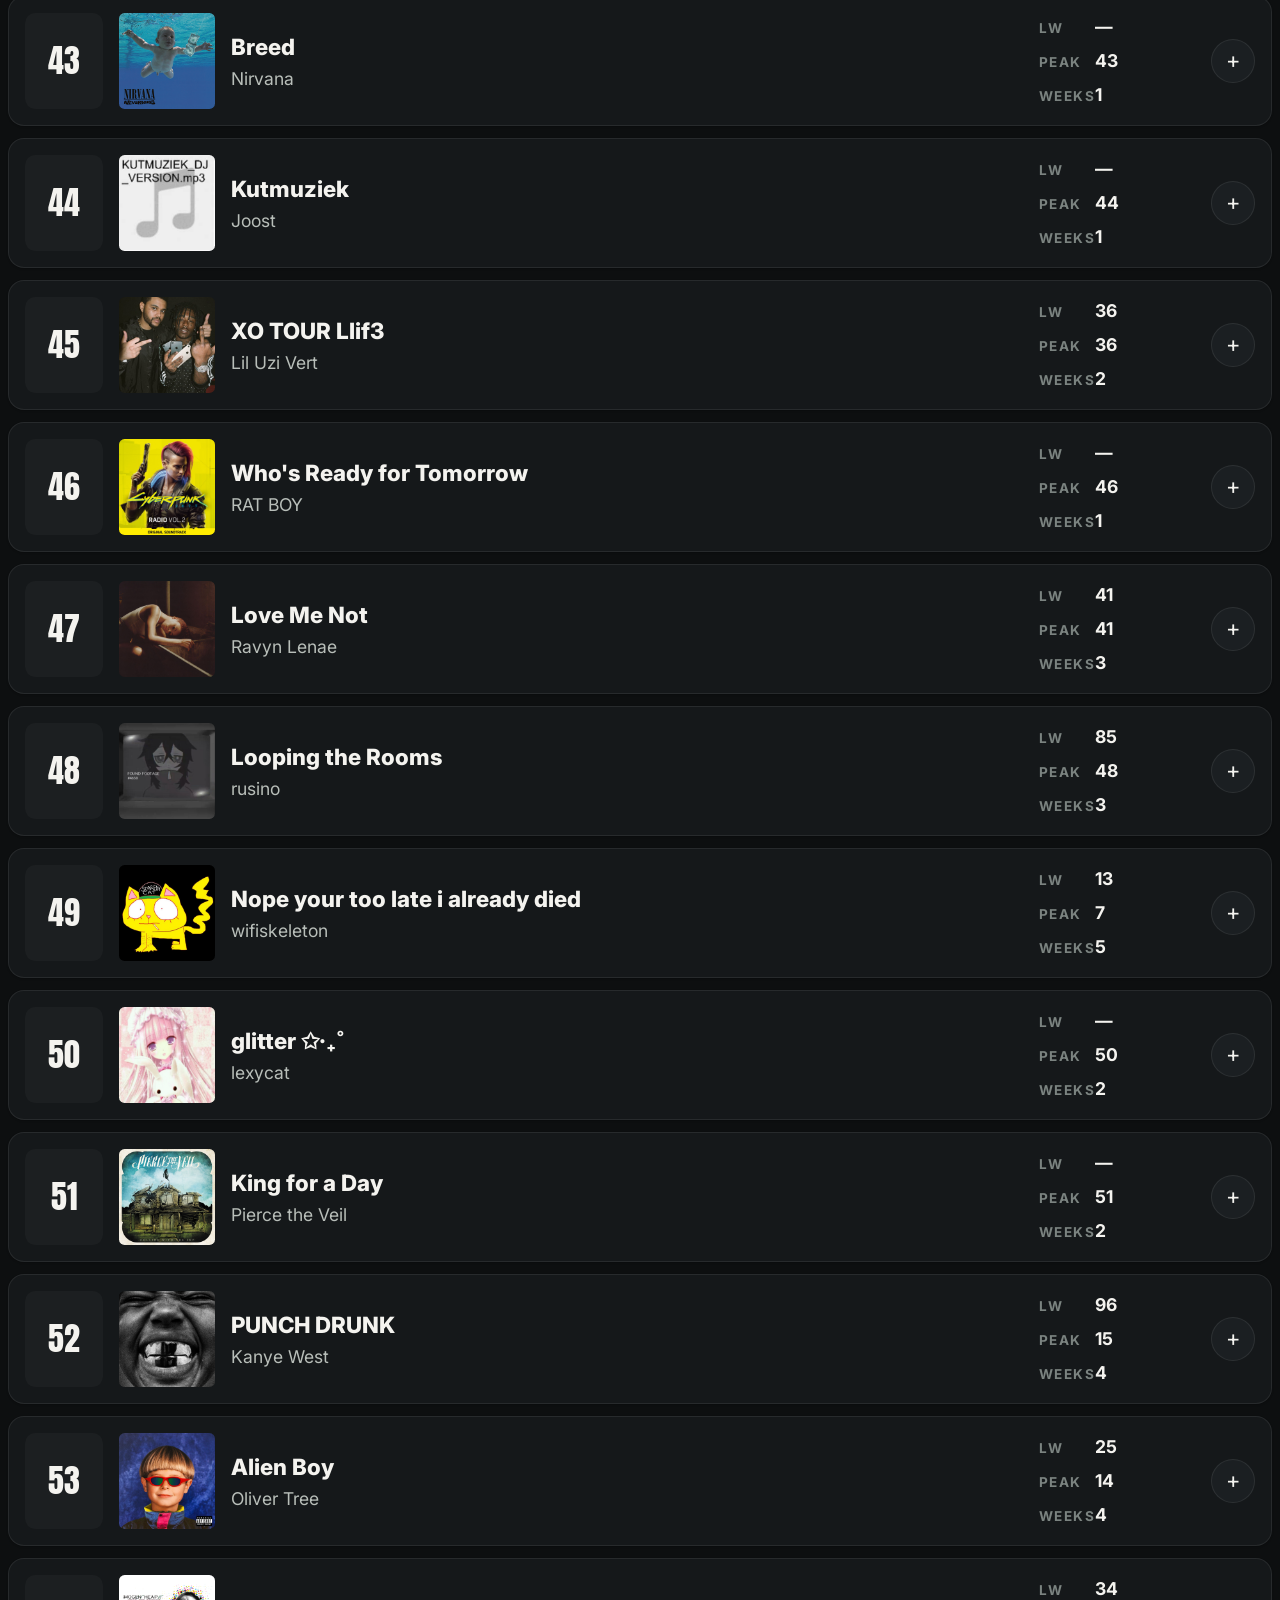
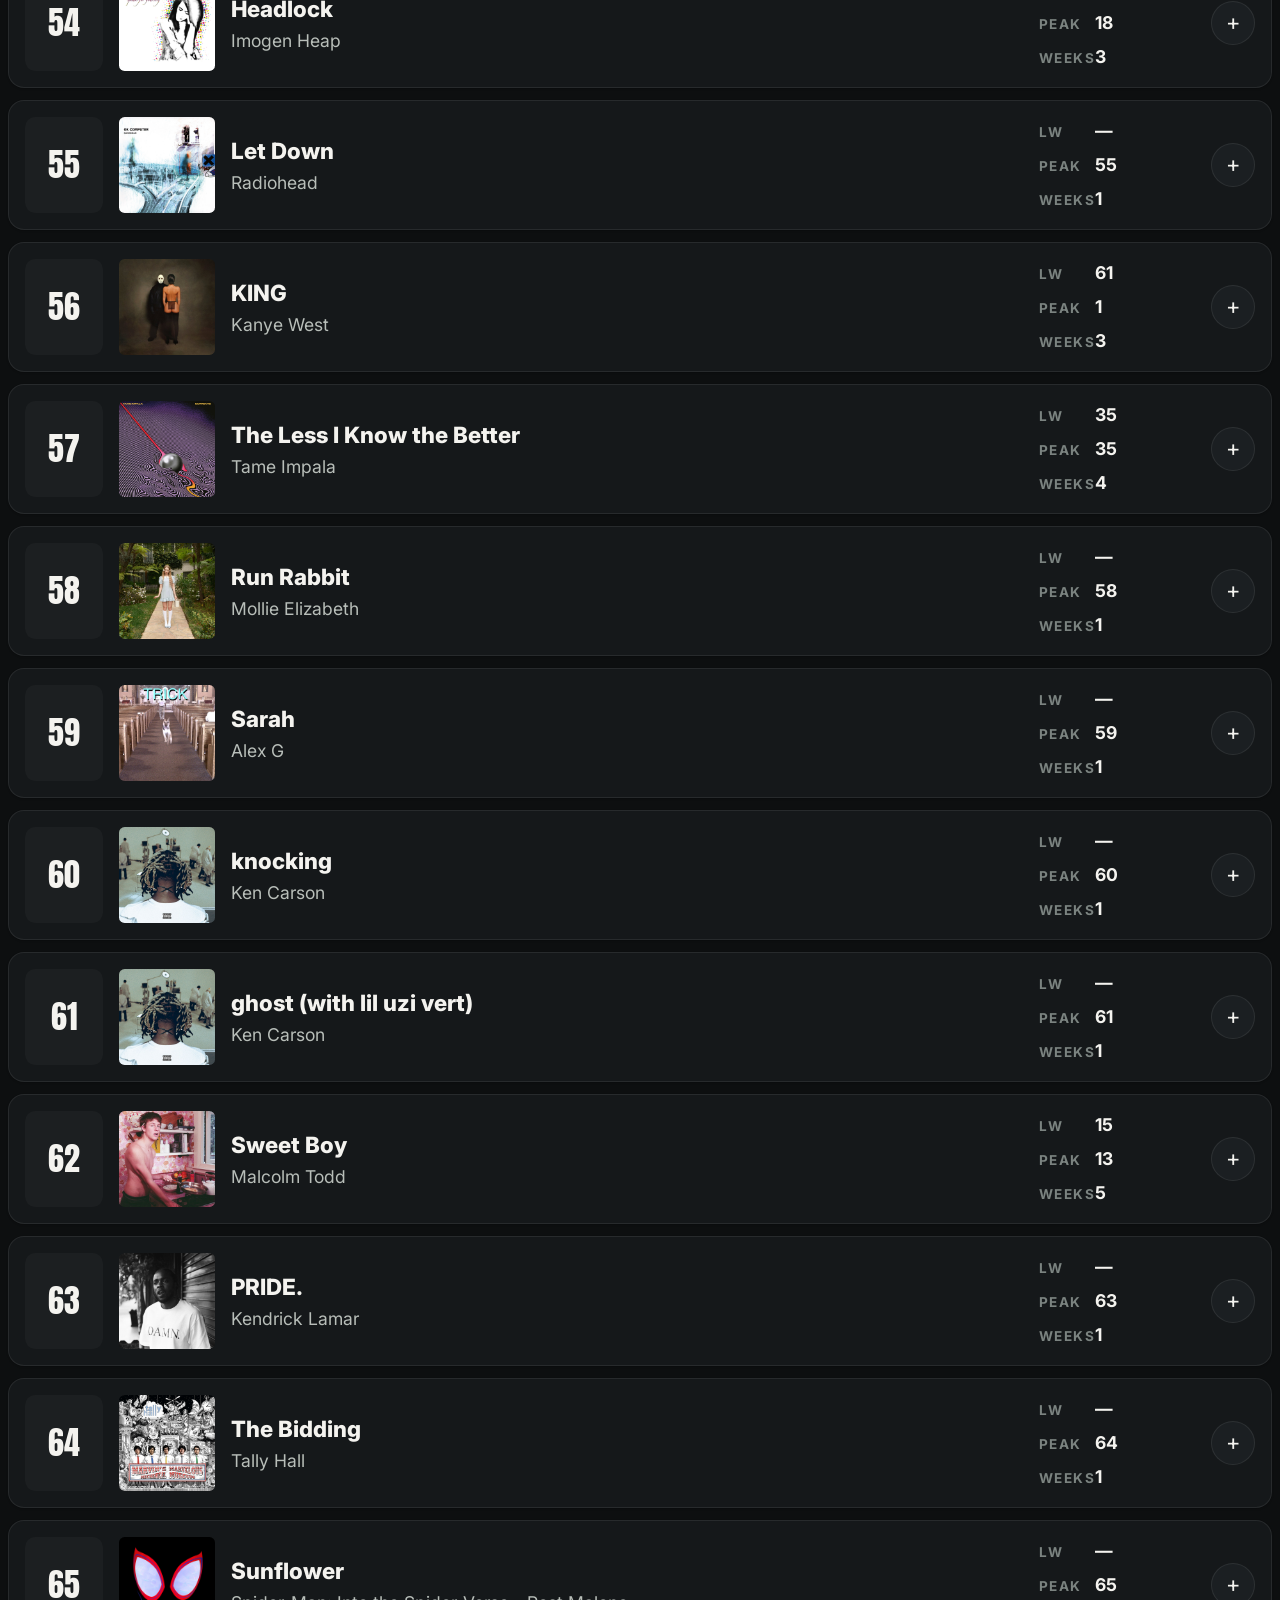
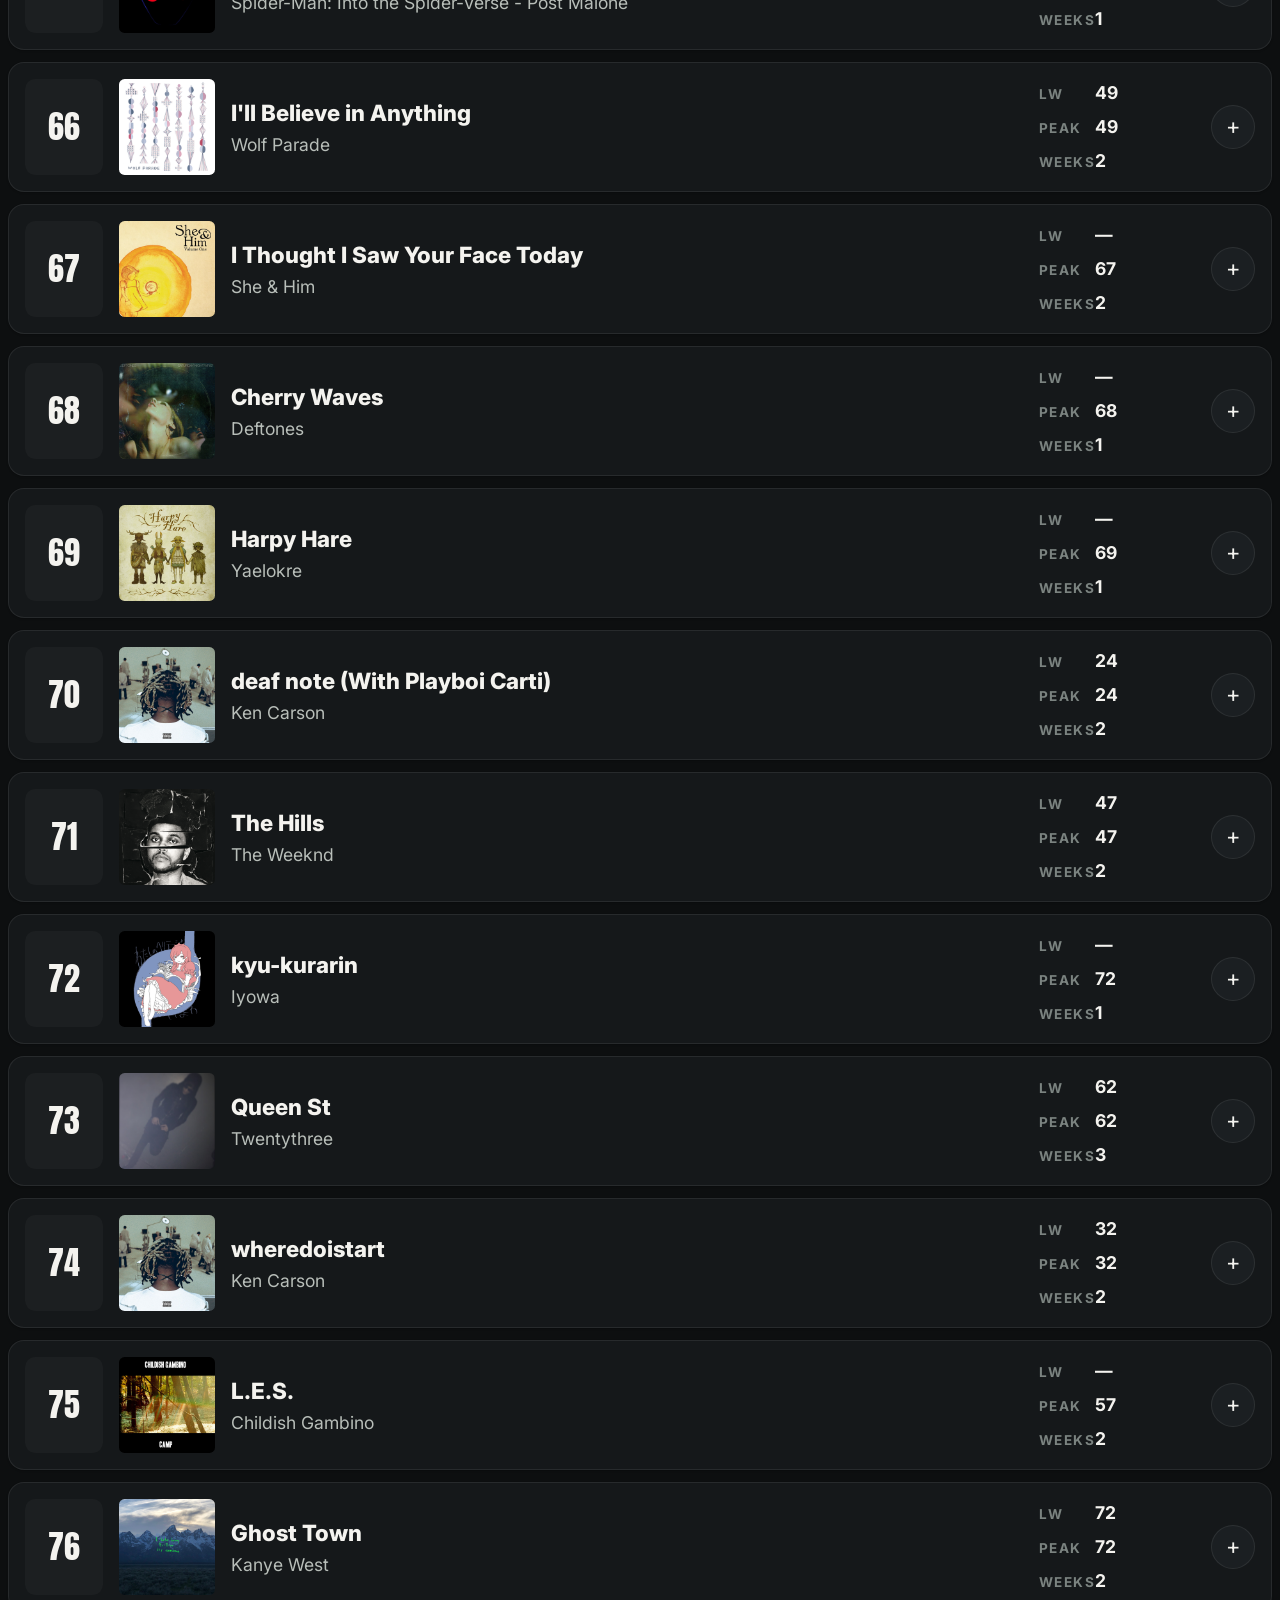
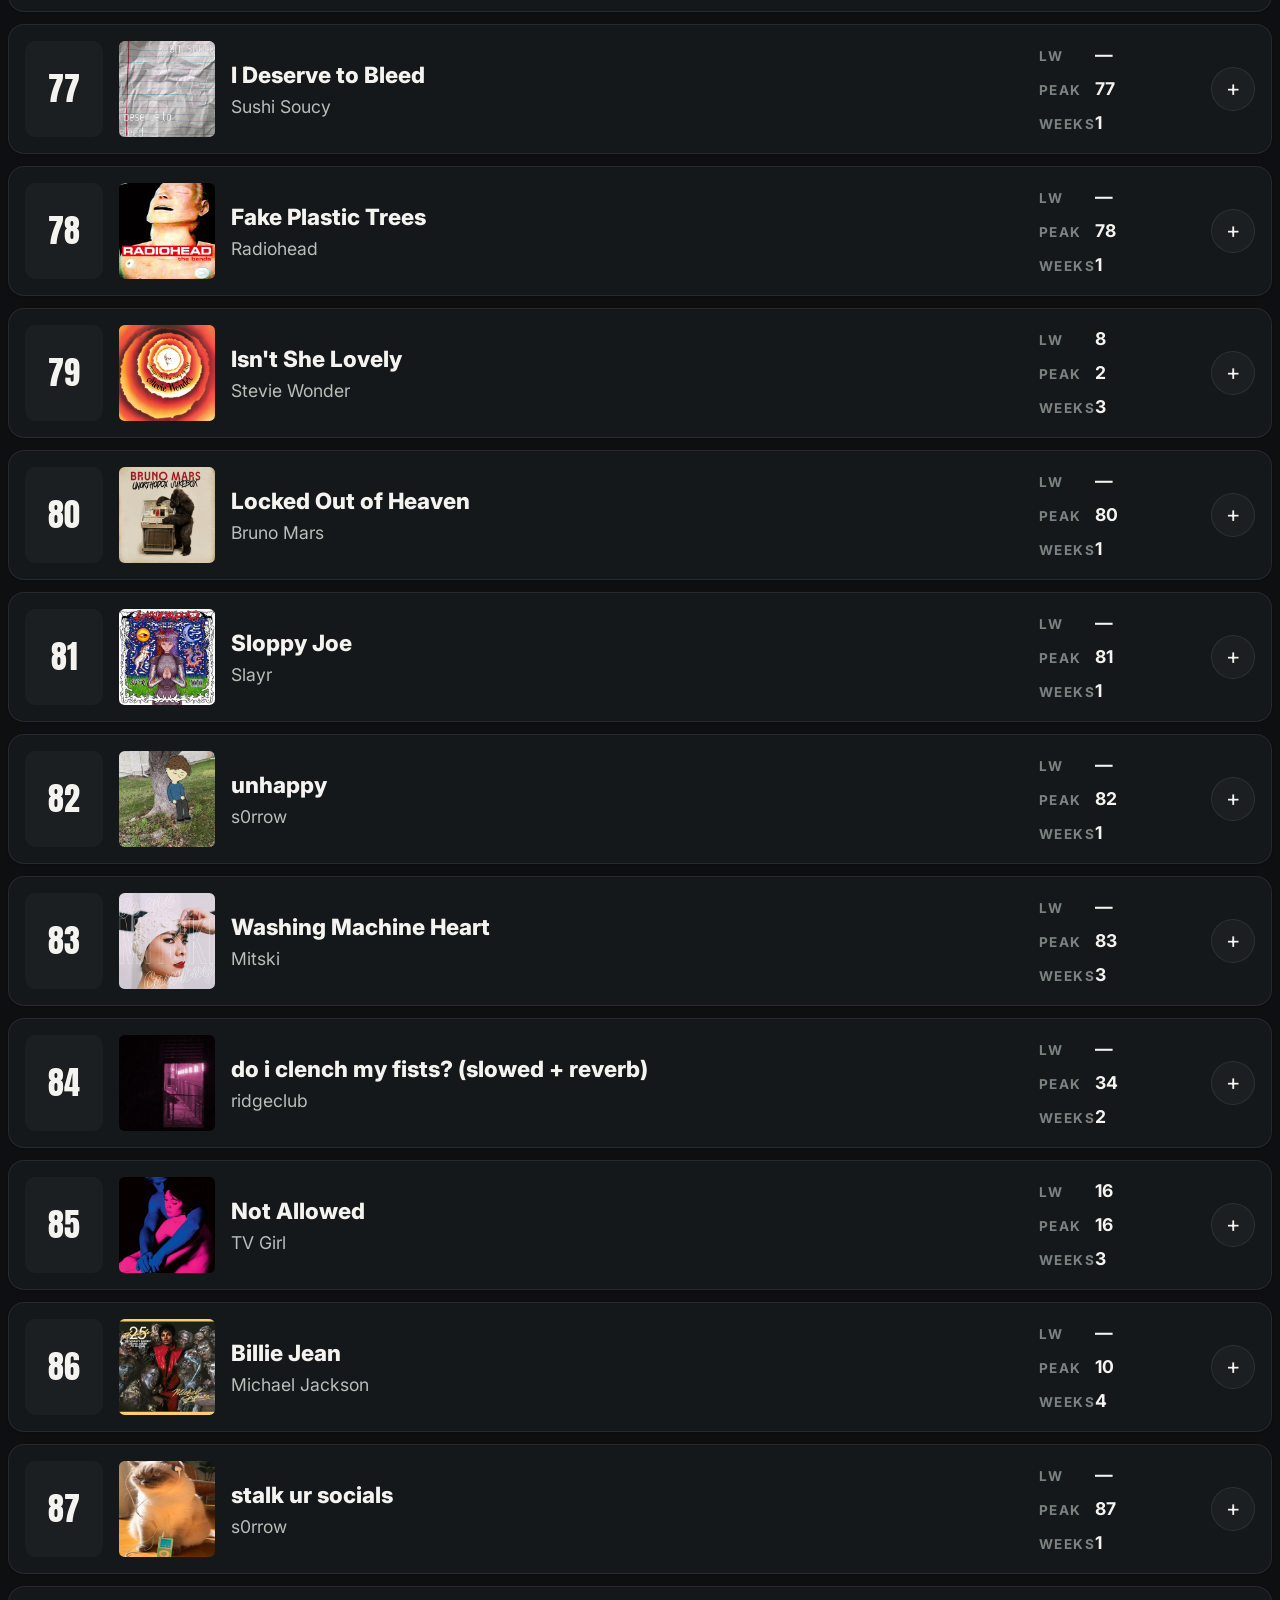
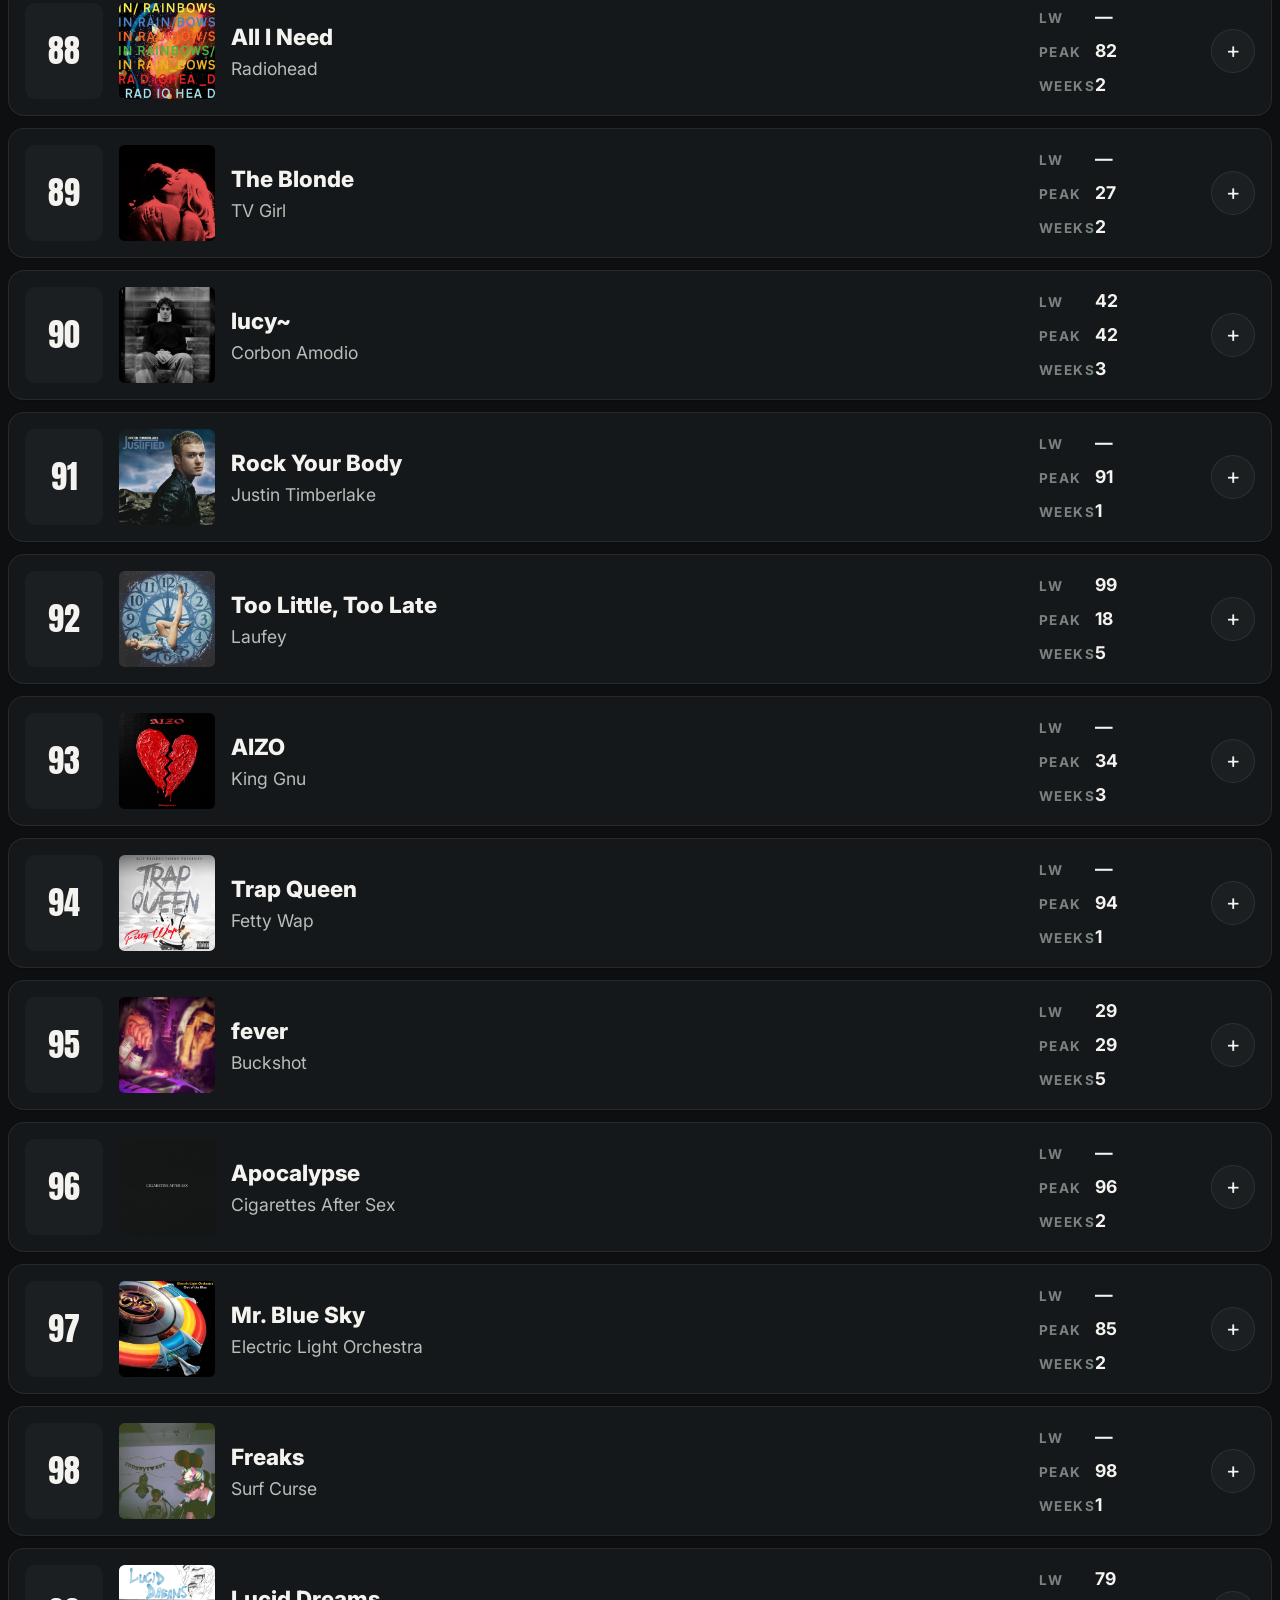
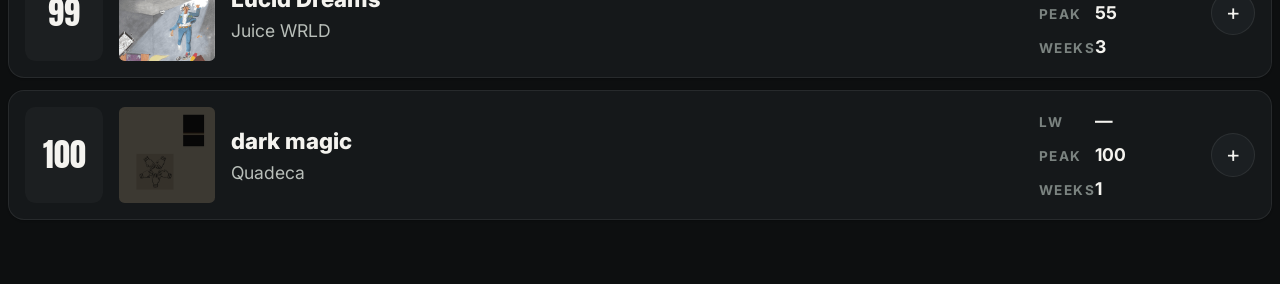
==== commit ab78f1a2: "fixing mobile" ====
--- a/index.html
+++ b/index.html
@@ -1,5 +1,5 @@
 <!DOCTYPE html>
-<html lang="en">
+<html lang="en" data-theme="dark">
 <head>
   <meta charset="UTF-8">
   <meta name="viewport" content="width=device-width, initial-scale=1.0">
@@ -12,6 +12,7 @@
 </head>
 <body>
   <a class="skip-link" href="#main-content">Skip to content</a>
+
   <div class="page-shell">
     <header class="site-header">
       <div class="brand-block">
@@ -24,15 +25,20 @@
             <path d="M74 4h12c15 0 26 8 26 20s-11 20-26 20H74z" fill="currentColor"></path>
           </svg>
         </div>
-        <div>
+
+        <div class="brand-copy">
           <p class="eyebrow">Weekly community chart</p>
           <h1>Larpboard Hot 100</h1>
-          <p class="tagline">Streaming data comes from Larptube Discord Members! </p>
+          <p class="tagline">A weekly fan-run chart built from Last.fm listening activity.</p>
         </div>
       </div>
+
       <div class="header-actions">
-        <label class="week-picker-label" for="week-picker">Week</label>
-        <select id="week-picker" class="week-picker" aria-label="Select chart week"></select>
+        <div class="picker-group">
+          <label class="week-picker-label" for="week-picker">Week</label>
+          <select id="week-picker" class="week-picker" aria-label="Select chart week"></select>
+        </div>
+
         <button type="button" class="theme-toggle" data-theme-toggle aria-label="Switch color mode">
           <span class="theme-toggle-inner">◐</span>
         </button>
@@ -41,10 +47,12 @@
 
     <main id="main-content" class="main-layout">
       <section class="hero-panel">
-        <div>
+        <div class="hero-copy">
           <p class="hero-kicker">Week of</p>
           <p id="week-of" class="hero-week">Loading…</p>
+          <p class="hero-summary">A live community-powered top 100 built from weekly listening trends.</p>
         </div>
+
         <div class="hero-stats" aria-label="Current chart snapshot">
           <article class="hero-stat-card">
             <span class="hero-stat-label">New songs</span>
@@ -69,6 +77,7 @@
           </div>
           <button id="back-to-chart" class="ghost-button hidden" type="button">← Back to chart</button>
         </div>
+
         <div id="view-root"></div>
       </section>
     </main>
@@ -79,20 +88,29 @@
       <div class="rank-block">
         <span class="rank-number"></span>
       </div>
+
       <div class="cover-wrap">
         <img class="cover-image" alt="" loading="lazy" decoding="async" width="112" height="112">
       </div>
+
       <div class="song-main">
-        <div class="movement-line"></div>
+        <div class="song-topline">
+          <span class="movement-badge"></span>
+          <span class="song-points mobile-points"></span>
+        </div>
+
         <button type="button" class="song-title-link"></button>
         <button type="button" class="artist-link"></button>
       </div>
-      <div class="song-points"></div>
+
+      <div class="song-points desktop-points"></div>
+
       <dl class="meta-grid">
         <div><dt>LW</dt><dd class="meta-lw"></dd></div>
         <div><dt>Peak</dt><dd class="meta-peak"></dd></div>
         <div><dt>Weeks</dt><dd class="meta-weeks"></dd></div>
       </dl>
+
       <button type="button" class="expand-button" aria-label="Open song details">+</button>
       <div class="detail-panel hidden"></div>
     </article>
@@ -100,4 +118,4 @@
 
   <script src="./app.js" defer></script>
 </body>
-</html>
+</html>
--- a/styles.css
+++ b/styles.css
@@ -1,4 +1,4 @@
-/* Art direction: Billboard-inspired chart UI → dark editorial scan-first layout
+/* Art direction: Billboard-inspired chart UI -> dark editorial scan-first layout
    Palette: charcoal + mint accent, accent reserved for highlights and motion
    Typography: Anton + Inter — compressed chart identity + readable utility text
    Density: balanced-dense */
@@ -9,6 +9,8 @@
   --text-base: clamp(1rem, 0.97rem + 0.18vw, 1.1rem);
   --text-lg: clamp(1.125rem, 1rem + 0.55vw, 1.4rem);
   --text-xl: clamp(1.45rem, 1.2rem + 1vw, 2rem);
+  --text-2xl: clamp(1.8rem, 1.35rem + 1.5vw, 3rem);
+
   --space-1: 0.25rem;
   --space-2: 0.5rem;
   --space-3: 0.75rem;
@@ -19,153 +21,819 @@
   --space-10: 2.5rem;
   --space-12: 3rem;
   --space-16: 4rem;
+
   --radius-sm: 0.35rem;
   --radius-md: 0.65rem;
   --radius-lg: 1rem;
   --radius-xl: 1.25rem;
   --radius-full: 9999px;
+
   --font-display: 'Anton', 'Arial Narrow', sans-serif;
   --font-body: 'Inter', 'Helvetica Neue', sans-serif;
-  --color-bg: #0f1112;
-  --color-surface: #17191b;
-  --color-surface-2: #1d2023;
-  --color-surface-offset: #24282c;
+
+  --color-bg: #0d0f10;
+  --color-surface: #15181a;
+  --color-surface-2: #1b1f22;
+  --color-surface-offset: #23282c;
   --color-border: rgba(255,255,255,0.08);
   --color-divider: rgba(255,255,255,0.1);
-  --color-text: #f3f3ef;
-  --color-text-muted: #b8beb8;
+  --color-text: #f4f3ef;
+  --color-text-muted: #b8beb9;
   --color-text-faint: #7b8380;
-  --color-text-inverse: #0f1112;
+  --color-text-inverse: #0d0f10;
+
   --color-primary: #22e0b6;
   --color-primary-hover: #1ac79f;
   --color-primary-active: #14a987;
-  --shadow-sm: 0 1px 2px rgba(0,0,0,0.25);
-  --shadow-md: 0 10px 24px rgba(0,0,0,0.25);
+
+  --shadow-sm: 0 1px 2px rgba(0,0,0,0.22);
+  --shadow-md: 0 12px 32px rgba(0,0,0,0.26);
+
   --transition-interactive: 180ms cubic-bezier(0.16, 1, 0.3, 1);
 }
 
 [data-theme="dark"] {
-  --color-bg: #0f1112;
-  --color-surface: #17191b;
-  --color-surface-2: #1d2023;
-  --color-surface-offset: #24282c;
+  --color-bg: #0d0f10;
+  --color-surface: #15181a;
+  --color-surface-2: #1b1f22;
+  --color-surface-offset: #23282c;
   --color-border: rgba(255,255,255,0.08);
   --color-divider: rgba(255,255,255,0.1);
-  --color-text: #f3f3ef;
-  --color-text-muted: #b8beb8;
+  --color-text: #f4f3ef;
+  --color-text-muted: #b8beb9;
   --color-text-faint: #7b8380;
-  --color-text-inverse: #0f1112;
+  --color-text-inverse: #0d0f10;
   --color-primary: #22e0b6;
   --color-primary-hover: #1ac79f;
   --color-primary-active: #14a987;
 }
 
-* { box-sizing: border-box; margin: 0; padding: 0; }
-html { -webkit-text-size-adjust: none; text-size-adjust: none; scroll-behavior: smooth; }
-body { min-height: 100dvh; background: var(--color-bg); color: var(--color-text); font-family: var(--font-body); font-size: var(--text-base); line-height: 1.55; }
-img, svg { display: block; max-width: 100%; height: auto; }
-button, select, input { font: inherit; color: inherit; }
-button { cursor: pointer; background: none; border: none; }
-a, button, select { transition: background var(--transition-interactive), color var(--transition-interactive), border-color var(--transition-interactive), transform var(--transition-interactive), box-shadow var(--transition-interactive); }
-:focus-visible { outline: 2px solid var(--color-primary); outline-offset: 3px; }
-.skip-link { position: absolute; left: -9999px; top: auto; }
-.skip-link:focus { left: var(--space-4); top: var(--space-4); background: var(--color-primary); color: var(--color-text-inverse); padding: var(--space-2) var(--space-3); border-radius: var(--radius-sm); z-index: 999; }
-.hidden { display: none !important; }
-
-.page-shell { width: min(1400px, calc(100% - 2rem)); margin: 0 auto; padding: var(--space-6) 0 var(--space-16); }
-.site-header { display: flex; justify-content: space-between; align-items: flex-start; gap: var(--space-6); padding: var(--space-3) 0 var(--space-8); }
-.brand-block { display: flex; gap: var(--space-4); align-items: flex-start; }
-.brand-mark { color: var(--color-text); width: 120px; flex: 0 0 auto; padding-top: 0.2rem; }
-.eyebrow, .section-kicker, .hero-kicker, .week-picker-label { color: var(--color-text-muted); text-transform: uppercase; letter-spacing: 0.16em; font-size: var(--text-xs); font-weight: 700; }
-.site-header h1 { font-family: var(--font-display); font-size: clamp(2rem, 1.3rem + 2vw, 4rem); letter-spacing: 0.03em; text-transform: uppercase; line-height: 0.95; }
-.tagline { color: var(--color-text-muted); margin-top: var(--space-2); max-width: 52ch; }
-.header-actions { display: flex; gap: var(--space-3); align-items: center; flex-wrap: wrap; justify-content: flex-end; }
-.week-picker { min-width: 220px; padding: 0.9rem 1rem; border-radius: var(--radius-md); border: 1px solid var(--color-border); background: var(--color-surface); }
-.theme-toggle, .ghost-button { min-height: 44px; padding: 0.85rem 1rem; border-radius: var(--radius-md); border: 1px solid var(--color-border); background: var(--color-surface); }
-.theme-toggle:hover, .ghost-button:hover, .week-picker:hover { border-color: rgba(255,255,255,0.2); background: var(--color-surface-2); }
-.hero-panel { display: grid; grid-template-columns: 1.2fr 1fr; gap: var(--space-6); padding: var(--space-6); border: 1px solid var(--color-border); background: linear-gradient(180deg, rgba(255,255,255,0.03), rgba(255,255,255,0.01)), var(--color-surface); border-radius: var(--radius-xl); box-shadow: var(--shadow-md); }
-.hero-week { margin-top: var(--space-2); font-family: var(--font-display); font-size: clamp(1.7rem, 1.2rem + 1.5vw, 3rem); letter-spacing: 0.05em; text-transform: uppercase; line-height: 1; }
-.hero-stats { display: grid; grid-template-columns: repeat(3, 1fr); gap: var(--space-3); }
-.hero-stat-card { padding: var(--space-4); border: 1px solid var(--color-border); background: var(--color-surface-2); border-radius: var(--radius-lg); display: grid; gap: var(--space-2); align-content: start; }
-.hero-stat-label { color: var(--color-text-muted); text-transform: uppercase; letter-spacing: 0.12em; font-size: var(--text-xs); font-weight: 700; }
-.hero-stat-card strong { font-size: var(--text-xl); font-weight: 800; }
-.chart-section { margin-top: var(--space-6); }
-.section-heading-row { display: flex; align-items: end; justify-content: space-between; gap: var(--space-4); margin-bottom: var(--space-4); }
-.section-heading-row h2 { font-family: var(--font-display); font-size: clamp(1.7rem, 1.25rem + 1.2vw, 2.8rem); letter-spacing: 0.03em; text-transform: uppercase; }
-#view-root { display: grid; gap: var(--space-3); }
-.chart-row { position: relative; display: grid; grid-template-columns: 84px 112px minmax(0, 1.4fr) 140px 170px 48px; gap: var(--space-4); align-items: center; padding: var(--space-4); border: 1px solid var(--color-border); border-radius: var(--radius-lg); background: var(--color-surface); box-shadow: var(--shadow-sm); overflow: hidden; }
-.chart-row:hover { background: var(--color-surface-2); border-color: rgba(255,255,255,0.16); transform: translateY(-1px); }
-.chart-row.top-spot::before { content: ''; position: absolute; inset: 0 auto 0 0; width: 12px; background: var(--color-primary); }
-.rank-block { display: grid; place-items: center; min-height: 112px; border-radius: var(--radius-md); background: rgba(255,255,255,0.03); font-family: var(--font-display); }
-.top-spot .rank-block { background: var(--color-primary); color: var(--color-text-inverse); }
-.rank-number { font-size: clamp(2rem, 1.2rem + 1.5vw, 3.5rem); line-height: 1; }
-.cover-wrap { width: 112px; height: 112px; overflow: hidden; border-radius: var(--radius-sm); background: var(--color-surface-offset); }
-.cover-image { width: 112px; height: 112px; object-fit: cover; }
-.song-main { min-width: 0; display: grid; gap: 0.45rem; align-content: center; }
-.song-title-link, .artist-link { width: fit-content; text-align: left; }
-.song-title-link { color: var(--color-text); font-size: var(--text-lg); font-weight: 800; }
-.song-title-link:hover, .artist-link:hover { color: var(--color-primary); }
-.artist-link { color: var(--color-text-muted); font-size: 1.02rem; }
-.movement-line { color: var(--color-text-muted); font-size: var(--text-sm); font-weight: 700; text-transform: uppercase; letter-spacing: 0.06em; }
-.song-points { font-weight: 800; color: var(--color-text); text-align: right; white-space: nowrap; }
-.meta-grid { display: grid; gap: 0.45rem; }
-.meta-grid div { display: grid; grid-template-columns: 52px 1fr; gap: 0.5rem; align-items: baseline; }
-.meta-grid dt { color: var(--color-text-faint); text-transform: uppercase; letter-spacing: 0.11em; font-size: var(--text-xs); font-weight: 700; }
-.meta-grid dd { font-weight: 700; }
-.expand-button { width: 44px; height: 44px; border-radius: var(--radius-full); border: 1px solid var(--color-border); background: var(--color-surface-2); font-size: 1.4rem; line-height: 1; }
-.expand-button:hover { color: var(--color-primary); border-color: rgba(255,255,255,0.2); }
-.detail-panel { grid-column: 1 / -1; padding-top: var(--space-3); border-top: 1px solid var(--color-divider); display: grid; grid-template-columns: repeat(3, minmax(0, 1fr)); gap: var(--space-4); }
-.detail-card { padding: var(--space-4); border-radius: var(--radius-md); background: var(--color-surface-2); border: 1px solid var(--color-border); }
-.detail-card h3 { font-size: var(--text-sm); text-transform: uppercase; letter-spacing: 0.12em; color: var(--color-text-muted); margin-bottom: var(--space-2); }
-.detail-card p, .detail-card li { color: var(--color-text); }
-.detail-card ul { list-style: none; display: grid; gap: var(--space-2); }
-.view-panel { padding: var(--space-5); border-radius: var(--radius-lg); border: 1px solid var(--color-border); background: var(--color-surface); }
-.view-panel h3 { font-family: var(--font-display); letter-spacing: 0.03em; text-transform: uppercase; font-size: var(--text-xl); }
-.view-panel-subtitle { color: var(--color-text-muted); margin-top: var(--space-2); }
-.artist-song-grid { margin-top: var(--space-5); display: grid; gap: var(--space-3); }
-.artist-song-card { display: grid; grid-template-columns: 84px minmax(0, 1fr) auto; gap: var(--space-4); align-items: center; padding: var(--space-4); border-radius: var(--radius-md); background: var(--color-surface-2); border: 1px solid var(--color-border); }
-.artist-song-card img { width: 84px; height: 84px; object-fit: cover; border-radius: var(--radius-sm); }
-.artist-song-card button { text-align: left; color: var(--color-text); font-weight: 800; }
-.artist-song-card button:hover { color: var(--color-primary); }
-.history-list { display: grid; gap: var(--space-2); list-style: none; margin-top: var(--space-3); }
-.history-item { display: flex; justify-content: space-between; gap: var(--space-4); border-top: 1px solid var(--color-divider); padding-top: var(--space-2); color: var(--color-text-muted); }
-.empty-state { padding: var(--space-8); border-radius: var(--radius-lg); border: 1px dashed var(--color-border); color: var(--color-text-muted); background: var(--color-surface); }
+*,
+*::before,
+*::after {
+  box-sizing: border-box;
+  margin: 0;
+  padding: 0;
+}
+
+html {
+  -webkit-text-size-adjust: none;
+  text-size-adjust: none;
+  scroll-behavior: smooth;
+}
+
+body {
+  min-height: 100dvh;
+  background:
+    radial-gradient(circle at top left, rgba(255,255,255,0.035), transparent 30%),
+    var(--color-bg);
+  color: var(--color-text);
+  font-family: var(--font-body);
+  font-size: var(--text-base);
+  line-height: 1.55;
+}
+
+img,
+svg {
+  display: block;
+  max-width: 100%;
+  height: auto;
+}
+
+button,
+select,
+input {
+  font: inherit;
+  color: inherit;
+}
+
+button {
+  cursor: pointer;
+  background: none;
+  border: none;
+}
+
+a,
+button,
+select {
+  transition:
+    background var(--transition-interactive),
+    color var(--transition-interactive),
+    border-color var(--transition-interactive),
+    transform var(--transition-interactive),
+    box-shadow var(--transition-interactive);
+}
+
+:focus-visible {
+  outline: 2px solid var(--color-primary);
+  outline-offset: 3px;
+}
+
+.skip-link {
+  position: absolute;
+  left: -9999px;
+  top: auto;
+}
+
+.skip-link:focus {
+  left: var(--space-4);
+  top: var(--space-4);
+  background: var(--color-primary);
+  color: var(--color-text-inverse);
+  padding: var(--space-2) var(--space-3);
+  border-radius: var(--radius-sm);
+  z-index: 999;
+}
+
+.hidden {
+  display: none !important;
+}
+
+.page-shell {
+  width: min(1380px, calc(100% - 1rem));
+  margin: 0 auto;
+  padding: var(--space-4) 0 var(--space-16);
+}
+
+.site-header {
+  display: grid;
+  grid-template-columns: minmax(0, 1fr) auto;
+  gap: var(--space-5);
+  align-items: end;
+  padding: var(--space-3) 0 var(--space-6);
+}
+
+.brand-block {
+  display: flex;
+  gap: var(--space-4);
+  align-items: flex-start;
+  min-width: 0;
+}
+
+.brand-mark {
+  color: var(--color-text);
+  width: 120px;
+  flex: 0 0 auto;
+  padding-top: 0.15rem;
+}
+
+.brand-copy {
+  min-width: 0;
+}
+
+.eyebrow,
+.section-kicker,
+.hero-kicker,
+.week-picker-label {
+  color: var(--color-text-muted);
+  text-transform: uppercase;
+  letter-spacing: 0.16em;
+  font-size: var(--text-xs);
+  font-weight: 700;
+}
+
+.site-header h1 {
+  font-family: var(--font-display);
+  font-size: clamp(2rem, 1.35rem + 2vw, 4rem);
+  letter-spacing: 0.03em;
+  text-transform: uppercase;
+  line-height: 0.95;
+}
+
+.tagline {
+  color: var(--color-text-muted);
+  margin-top: var(--space-2);
+  max-width: 58ch;
+}
+
+.header-actions {
+  display: flex;
+  gap: var(--space-3);
+  align-items: end;
+  flex-wrap: wrap;
+  justify-content: flex-end;
+}
+
+.picker-group {
+  display: grid;
+  gap: var(--space-2);
+}
+
+.week-picker {
+  min-width: 220px;
+  min-height: 44px;
+  padding: 0.9rem 1rem;
+  border-radius: var(--radius-md);
+  border: 1px solid var(--color-border);
+  background: var(--color-surface);
+  appearance: none;
+}
+
+.theme-toggle,
+.ghost-button {
+  min-height: 44px;
+  min-width: 44px;
+  padding: 0.85rem 1rem;
+  border-radius: var(--radius-md);
+  border: 1px solid var(--color-border);
+  background: var(--color-surface);
+}
+
+.theme-toggle:hover,
+.ghost-button:hover,
+.week-picker:hover {
+  border-color: rgba(255,255,255,0.2);
+  background: var(--color-surface-2);
+}
+
+.main-layout {
+  display: grid;
+  gap: var(--space-6);
+}
+
+.hero-panel {
+  display: grid;
+  grid-template-columns: minmax(0, 1.15fr) minmax(280px, 0.85fr);
+  gap: var(--space-5);
+  padding: clamp(var(--space-4), 2vw, var(--space-6));
+  border: 1px solid var(--color-border);
+  background:
+    linear-gradient(180deg, rgba(255,255,255,0.03), rgba(255,255,255,0.01)),
+    var(--color-surface);
+  border-radius: var(--radius-xl);
+  box-shadow: var(--shadow-md);
+}
+
+.hero-copy {
+  display: grid;
+  gap: var(--space-2);
+  align-content: center;
+}
+
+.hero-week {
+  font-family: var(--font-display);
+  font-size: clamp(1.7rem, 1.2rem + 1.5vw, 3rem);
+  letter-spacing: 0.05em;
+  text-transform: uppercase;
+  line-height: 1;
+}
+
+.hero-summary {
+  color: var(--color-text-muted);
+  max-width: 52ch;
+  margin-top: var(--space-1);
+}
+
+.hero-stats {
+  display: grid;
+  grid-template-columns: repeat(3, minmax(0, 1fr));
+  gap: var(--space-3);
+}
+
+.hero-stat-card {
+  padding: var(--space-4);
+  border: 1px solid var(--color-border);
+  background: var(--color-surface-2);
+  border-radius: var(--radius-lg);
+  display: grid;
+  gap: var(--space-2);
+  align-content: start;
+}
+
+.hero-stat-label {
+  color: var(--color-text-muted);
+  text-transform: uppercase;
+  letter-spacing: 0.12em;
+  font-size: var(--text-xs);
+  font-weight: 700;
+}
+
+.hero-stat-card strong {
+  font-size: var(--text-xl);
+  font-weight: 800;
+}
+
+.chart-section {
+  display: grid;
+  gap: var(--space-4);
+}
+
+.section-heading-row {
+  display: flex;
+  align-items: end;
+  justify-content: space-between;
+  gap: var(--space-4);
+}
+
+.section-heading-row h2 {
+  font-family: var(--font-display);
+  font-size: clamp(1.7rem, 1.25rem + 1.2vw, 2.8rem);
+  letter-spacing: 0.03em;
+  text-transform: uppercase;
+}
+
+#view-root {
+  display: grid;
+  gap: var(--space-3);
+}
+
+.chart-row {
+  position: relative;
+  display: grid;
+  grid-template-columns: 78px 96px minmax(0, 1fr) 110px 156px 44px;
+  gap: var(--space-4);
+  align-items: center;
+  padding: var(--space-4);
+  border: 1px solid var(--color-border);
+  border-radius: var(--radius-lg);
+  background: var(--color-surface);
+  box-shadow: var(--shadow-sm);
+  overflow: hidden;
+}
+
+.chart-row:hover {
+  background: var(--color-surface-2);
+  border-color: rgba(255,255,255,0.16);
+  transform: translateY(-1px);
+}
+
+.chart-row.top-spot::before {
+  content: '';
+  position: absolute;
+  inset: 0 auto 0 0;
+  width: 10px;
+  background: var(--color-primary);
+}
+
+.rank-block {
+  display: grid;
+  place-items: center;
+  min-height: 96px;
+  border-radius: var(--radius-md);
+  background: rgba(255,255,255,0.03);
+  font-family: var(--font-display);
+}
+
+.top-spot .rank-block {
+  background: var(--color-primary);
+  color: var(--color-text-inverse);
+}
+
+.rank-number {
+  font-size: clamp(1.9rem, 1.2rem + 1vw, 3rem);
+  line-height: 1;
+}
+
+.cover-wrap {
+  width: 96px;
+  height: 96px;
+  overflow: hidden;
+  border-radius: var(--radius-sm);
+  background: var(--color-surface-offset);
+  flex: 0 0 auto;
+}
+
+.cover-image {
+  width: 96px;
+  height: 96px;
+  object-fit: cover;
+}
+
+.song-main {
+  min-width: 0;
+  display: grid;
+  gap: 0.35rem;
+  align-content: center;
+}
+
+.song-topline {
+  display: flex;
+  align-items: center;
+  justify-content: space-between;
+  gap: var(--space-3);
+  min-width: 0;
+}
+
+.movement-badge {
+  color: var(--color-text-muted);
+  font-size: var(--text-xs);
+  font-weight: 800;
+  text-transform: uppercase;
+  letter-spacing: 0.14em;
+}
+
+.song-title-link,
+.artist-link {
+  width: fit-content;
+  max-width: 100%;
+  text-align: left;
+}
+
+.song-title-link {
+  color: var(--color-text);
+  font-size: var(--text-lg);
+  font-weight: 800;
+  line-height: 1.15;
+}
+
+.song-title-link:hover,
+.artist-link:hover {
+  color: var(--color-primary);
+}
+
+.artist-link {
+  color: var(--color-text-muted);
+  font-size: var(--text-base);
+}
+
+.song-points {
+  font-weight: 800;
+  color: var(--color-text);
+  white-space: nowrap;
+}
+
+.desktop-points {
+  text-align: right;
+}
+
+.mobile-points {
+  display: none;
+  font-size: var(--text-sm);
+  color: var(--color-text-muted);
+}
+
+.meta-grid {
+  display: grid;
+  gap: 0.4rem;
+}
+
+.meta-grid div {
+  display: grid;
+  grid-template-columns: 48px 1fr;
+  gap: 0.5rem;
+  align-items: baseline;
+}
+
+.meta-grid dt {
+  color: var(--color-text-faint);
+  text-transform: uppercase;
+  letter-spacing: 0.11em;
+  font-size: var(--text-xs);
+  font-weight: 700;
+}
+
+.meta-grid dd {
+  font-weight: 700;
+}
+
+.expand-button {
+  width: 44px;
+  height: 44px;
+  border-radius: var(--radius-full);
+  border: 1px solid var(--color-border);
+  background: var(--color-surface-2);
+  font-size: 1.4rem;
+  line-height: 1;
+}
+
+.expand-button:hover {
+  color: var(--color-primary);
+  border-color: rgba(255,255,255,0.2);
+}
+
+.detail-panel {
+  grid-column: 1 / -1;
+  padding-top: var(--space-3);
+  border-top: 1px solid var(--color-divider);
+  display: grid;
+  grid-template-columns: repeat(3, minmax(0, 1fr));
+  gap: var(--space-4);
+}
+
+.detail-card {
+  padding: var(--space-4);
+  border-radius: var(--radius-md);
+  background: var(--color-surface-2);
+  border: 1px solid var(--color-border);
+}
+
+.detail-card h3 {
+  font-size: var(--text-sm);
+  text-transform: uppercase;
+  letter-spacing: 0.12em;
+  color: var(--color-text-muted);
+  margin-bottom: var(--space-2);
+}
+
+.detail-card p,
+.detail-card li {
+  color: var(--color-text);
+}
+
+.detail-card ul {
+  list-style: none;
+  display: grid;
+  gap: var(--space-2);
+}
+
+.view-panel {
+  padding: var(--space-5);
+  border-radius: var(--radius-lg);
+  border: 1px solid var(--color-border);
+  background: var(--color-surface);
+}
+
+.view-panel h3 {
+  font-family: var(--font-display);
+  letter-spacing: 0.03em;
+  text-transform: uppercase;
+  font-size: var(--text-xl);
+}
+
+.view-panel-subtitle {
+  color: var(--color-text-muted);
+  margin-top: var(--space-2);
+}
+
+.artist-song-grid {
+  margin-top: var(--space-5);
+  display: grid;
+  gap: var(--space-3);
+}
+
+.artist-song-card {
+  display: grid;
+  grid-template-columns: 84px minmax(0, 1fr) auto;
+  gap: var(--space-4);
+  align-items: center;
+  padding: var(--space-4);
+  border-radius: var(--radius-md);
+  background: var(--color-surface-2);
+  border: 1px solid var(--color-border);
+}
+
+.artist-song-card img {
+  width: 84px;
+  height: 84px;
+  object-fit: cover;
+  border-radius: var(--radius-sm);
+}
+
+.artist-song-card button {
+  text-align: left;
+  color: var(--color-text);
+  font-weight: 800;
+}
+
+.artist-song-card button:hover {
+  color: var(--color-primary);
+}
+
+.history-list {
+  display: grid;
+  gap: var(--space-2);
+  list-style: none;
+  margin-top: var(--space-4);
+}
+
+.history-item {
+  display: flex;
+  justify-content: space-between;
+  gap: var(--space-4);
+  flex-wrap: wrap;
+  border-top: 1px solid var(--color-divider);
+  padding-top: var(--space-2);
+  color: var(--color-text-muted);
+}
+
+.empty-state {
+  padding: var(--space-8);
+  border-radius: var(--radius-lg);
+  border: 1px dashed var(--color-border);
+  color: var(--color-text-muted);
+  background: var(--color-surface);
+}
 
 @media (max-width: 1080px) {
-  .hero-panel { grid-template-columns: 1fr; }
-  .chart-row { grid-template-columns: 72px 96px minmax(0, 1fr) 120px 150px 44px; }
-  .cover-wrap, .cover-image { width: 96px; height: 96px; }
-  .rank-block { min-height: 96px; }
+  .hero-panel {
+    grid-template-columns: 1fr;
+  }
+
+  .chart-row {
+    grid-template-columns: 72px 88px minmax(0, 1fr) 96px 140px 44px;
+  }
+
+  .cover-wrap,
+  .cover-image {
+    width: 88px;
+    height: 88px;
+  }
+
+  .rank-block {
+    min-height: 88px;
+  }
 }
 
 @media (max-width: 820px) {
-  .page-shell { width: min(100% - 1rem, 1400px); }
-  .site-header { flex-direction: column; }
-  .header-actions { width: 100%; justify-content: flex-start; }
-  .hero-stats { grid-template-columns: 1fr; }
-  .chart-row { grid-template-columns: 64px 84px minmax(0, 1fr) 44px; align-items: start; }
-  .cover-wrap, .cover-image { width: 84px; height: 84px; }
-  .rank-block { min-height: 84px; }
-  .song-points { text-align: left; grid-column: 3 / 4; }
-  .meta-grid { grid-column: 3 / 4; grid-template-columns: repeat(3, minmax(0, 1fr)); }
-  .meta-grid div { grid-template-columns: 1fr; gap: 0.2rem; }
-  .expand-button { grid-column: 4 / 5; grid-row: 1 / span 3; align-self: center; }
-  .detail-panel { grid-template-columns: 1fr; }
-  .artist-song-card { grid-template-columns: 72px minmax(0, 1fr); }
+  .page-shell {
+    width: min(100% - 0.85rem, 1380px);
+  }
+
+  .site-header {
+    grid-template-columns: 1fr;
+    align-items: start;
+  }
+
+  .header-actions {
+    width: 100%;
+    justify-content: stretch;
+  }
+
+  .picker-group {
+    flex: 1 1 auto;
+    min-width: 0;
+  }
+
+  .week-picker {
+    min-width: 0;
+    width: 100%;
+  }
+
+  .hero-stats {
+    grid-template-columns: repeat(3, minmax(0, 1fr));
+  }
+
+  .chart-row {
+    grid-template-columns: 60px 76px minmax(0, 1fr) 44px;
+    gap: var(--space-3);
+    align-items: start;
+  }
+
+  .cover-wrap,
+  .cover-image {
+    width: 76px;
+    height: 76px;
+  }
+
+  .rank-block {
+    min-height: 76px;
+  }
+
+  .desktop-points {
+    display: none;
+  }
+
+  .mobile-points {
+    display: inline;
+  }
+
+  .meta-grid {
+    grid-column: 2 / 4;
+    grid-template-columns: repeat(3, minmax(0, 1fr));
+    gap: var(--space-2);
+    margin-top: var(--space-1);
+  }
+
+  .meta-grid div {
+    grid-template-columns: 1fr;
+    gap: 0.15rem;
+  }
+
+  .expand-button {
+    grid-column: 4 / 5;
+    grid-row: 1 / span 2;
+    justify-self: end;
+    align-self: center;
+  }
+
+  .detail-panel {
+    grid-template-columns: 1fr;
+  }
+
+  .artist-song-card {
+    grid-template-columns: 72px minmax(0, 1fr);
+  }
+
+  .artist-song-card > span {
+    display: none;
+  }
+}
+
+@media (max-width: 640px) {
+  .brand-block {
+    gap: var(--space-3);
+  }
+
+  .brand-mark {
+    width: 92px;
+  }
+
+  .site-header h1 {
+    font-size: clamp(2rem, 1.6rem + 3vw, 2.8rem);
+  }
+
+  .hero-panel {
+    padding: var(--space-4);
+  }
+
+  .hero-stats {
+    grid-template-columns: 1fr;
+  }
+
+  .section-heading-row {
+    align-items: start;
+    flex-direction: column;
+  }
+
+  .ghost-button {
+    width: 100%;
+  }
+
+  .view-panel {
+    padding: var(--space-4);
+  }
+
+  .history-item {
+    flex-direction: column;
+    gap: var(--space-1);
+  }
 }
 
 @media (max-width: 560px) {
-  .page-shell { width: calc(100% - 0.75rem); padding-top: var(--space-4); }
-  .site-header h1 { font-size: 2.6rem; }
-  .week-picker { min-width: 100%; }
-  .header-actions { display: grid; grid-template-columns: 1fr auto; width: 100%; }
-  .chart-row { grid-template-columns: 56px 72px minmax(0, 1fr); gap: var(--space-3); }
-  .cover-wrap, .cover-image { width: 72px; height: 72px; }
-  .rank-block { min-height: 72px; }
-  .song-points, .meta-grid { grid-column: 1 / -1; }
-  .expand-button { grid-column: 3 / 4; grid-row: 1 / 3; justify-self: end; }
+  .page-shell {
+    width: calc(100% - 0.75rem);
+    padding-top: var(--space-3);
+  }
+
+  .header-actions {
+    display: grid;
+    grid-template-columns: minmax(0, 1fr) 48px;
+    align-items: end;
+  }
+
+  .chart-row {
+    grid-template-columns: 52px 68px minmax(0, 1fr);
+    gap: var(--space-3);
+    padding: var(--space-3);
+  }
+
+  .cover-wrap,
+  .cover-image {
+    width: 68px;
+    height: 68px;
+  }
+
+  .rank-block {
+    min-height: 68px;
+  }
+
+  .song-main {
+    gap: 0.25rem;
+  }
+
+  .song-title-link {
+    font-size: 1.05rem;
+  }
+
+  .artist-link {
+    font-size: 0.96rem;
+  }
+
+  .meta-grid {
+    grid-column: 1 / -1;
+    margin-top: var(--space-2);
+    padding-top: var(--space-2);
+    border-top: 1px solid var(--color-divider);
+  }
+
+  .expand-button {
+    grid-column: 3 / 4;
+    grid-row: 1 / 3;
+  }
+
+  .detail-panel {
+    padding-top: var(--space-2);
+  }
+
+  .artist-song-card {
+    grid-template-columns: 60px minmax(0, 1fr);
+    gap: var(--space-3);
+    padding: var(--space-3);
+  }
+
+  .artist-song-card img {
+    width: 60px;
+    height: 60px;
+  }
 }
 
 @media (prefers-reduced-motion: reduce) {
-  *, *::before, *::after { animation-duration: 0.01ms !important; animation-iteration-count: 1 !important; transition-duration: 0.01ms !important; scroll-behavior: auto !important; }
-}
+  *,
+  *::before,
+  *::after {
+    animation-duration: 0.01ms !important;
+    animation-iteration-count: 1 !important;
+    transition-duration: 0.01ms !important;
+    scroll-behavior: auto !important;
+  }
+}
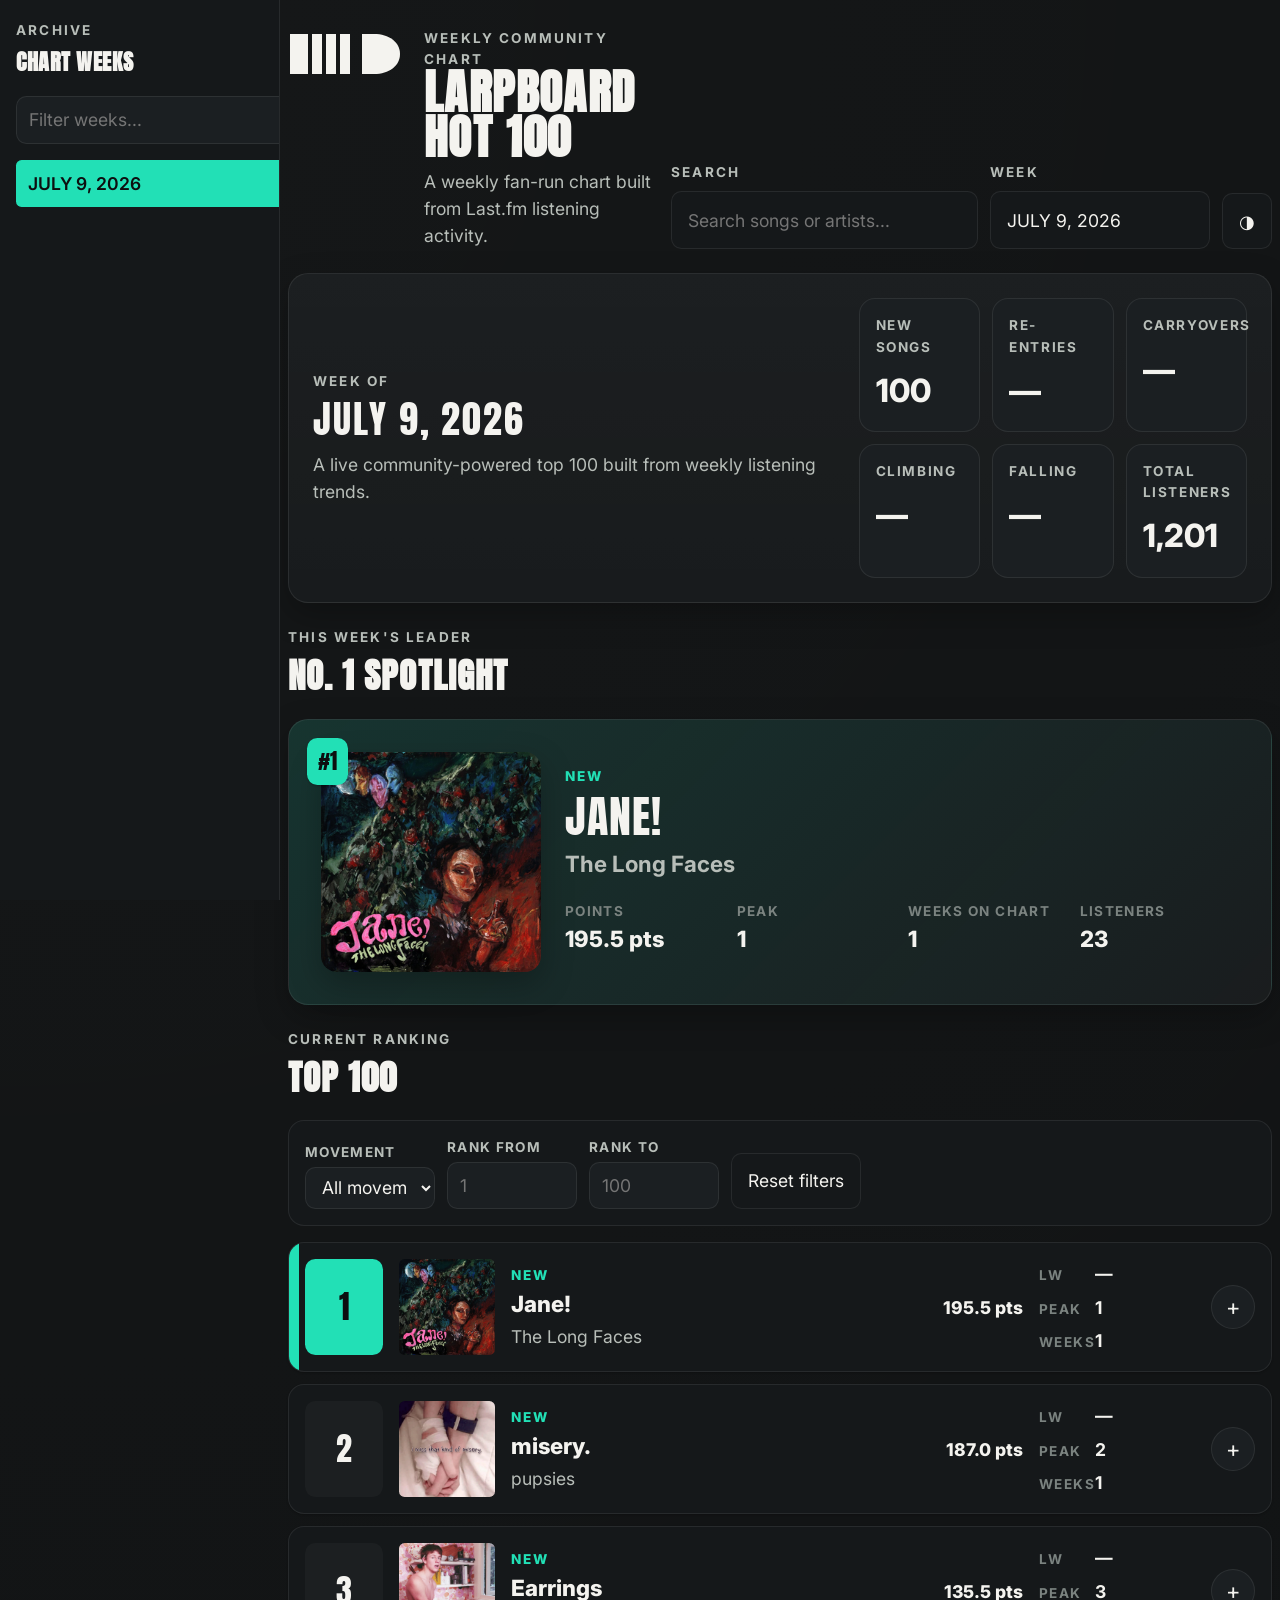
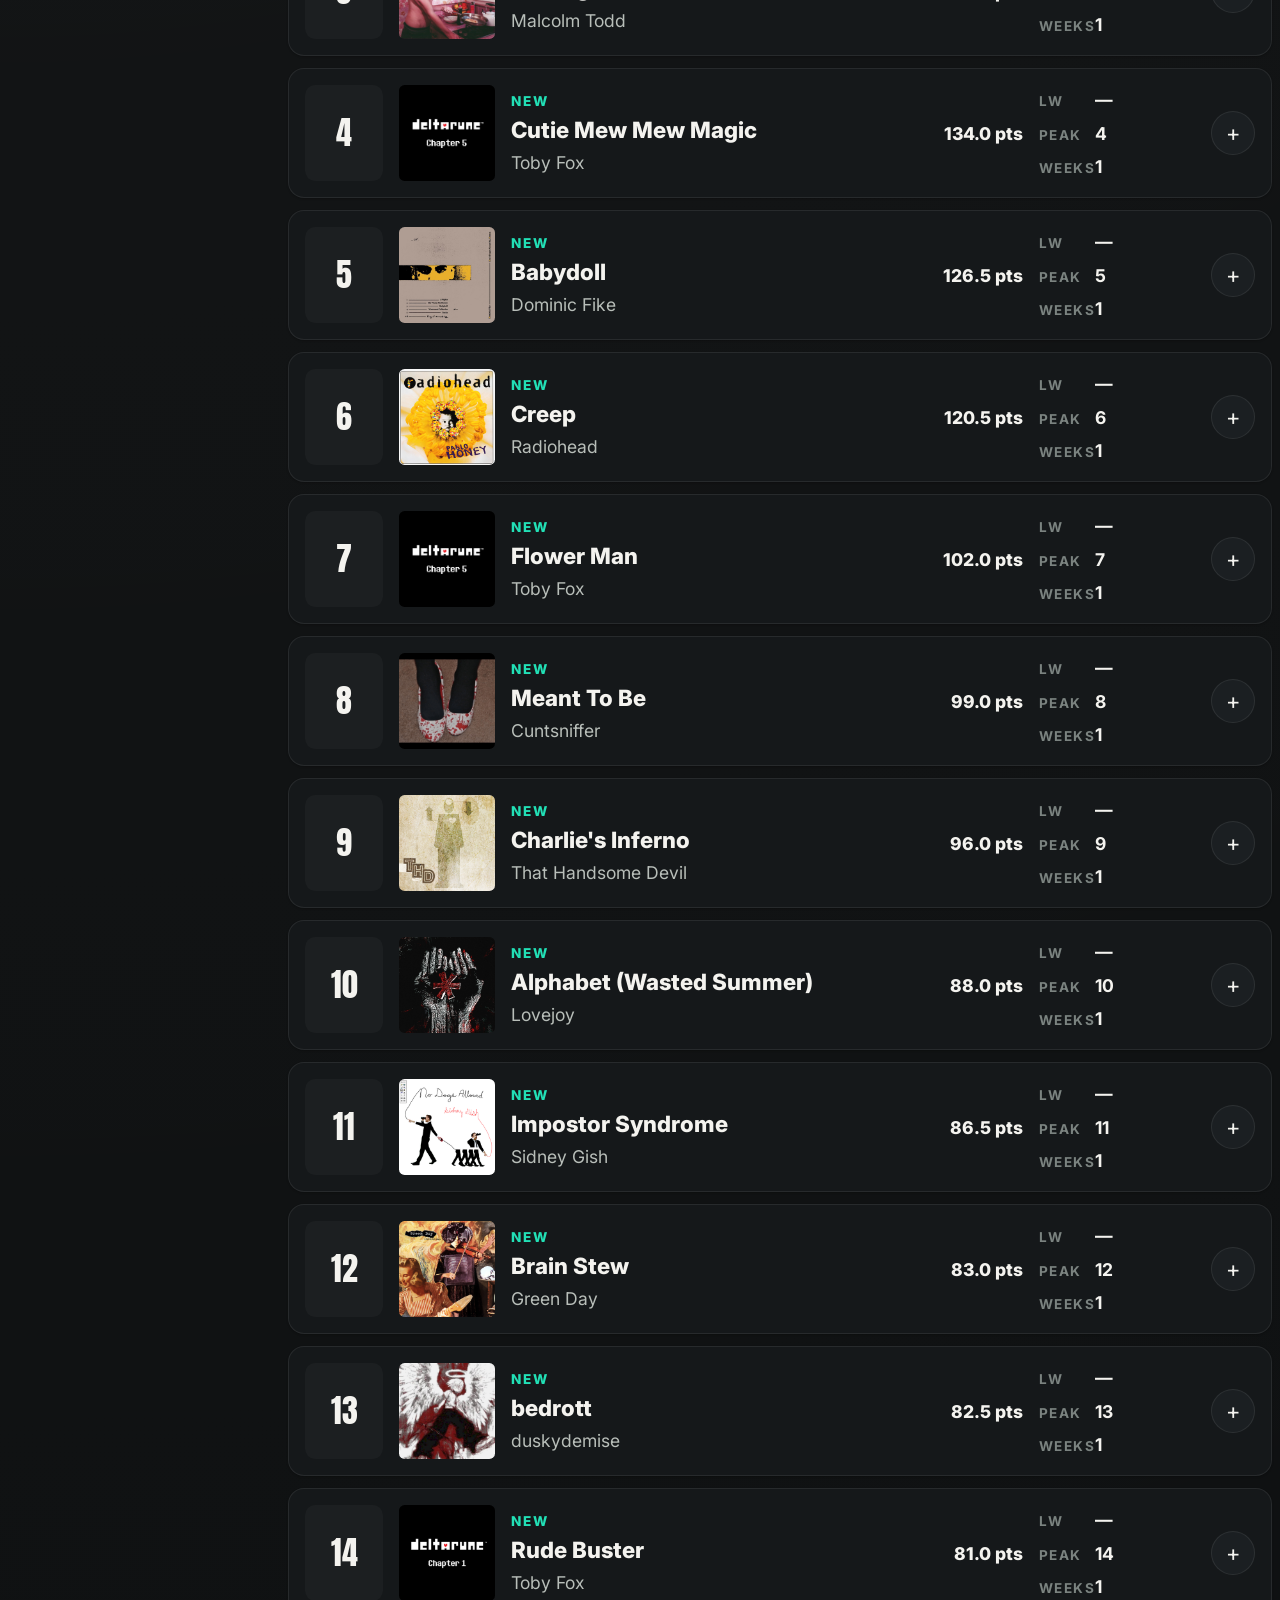
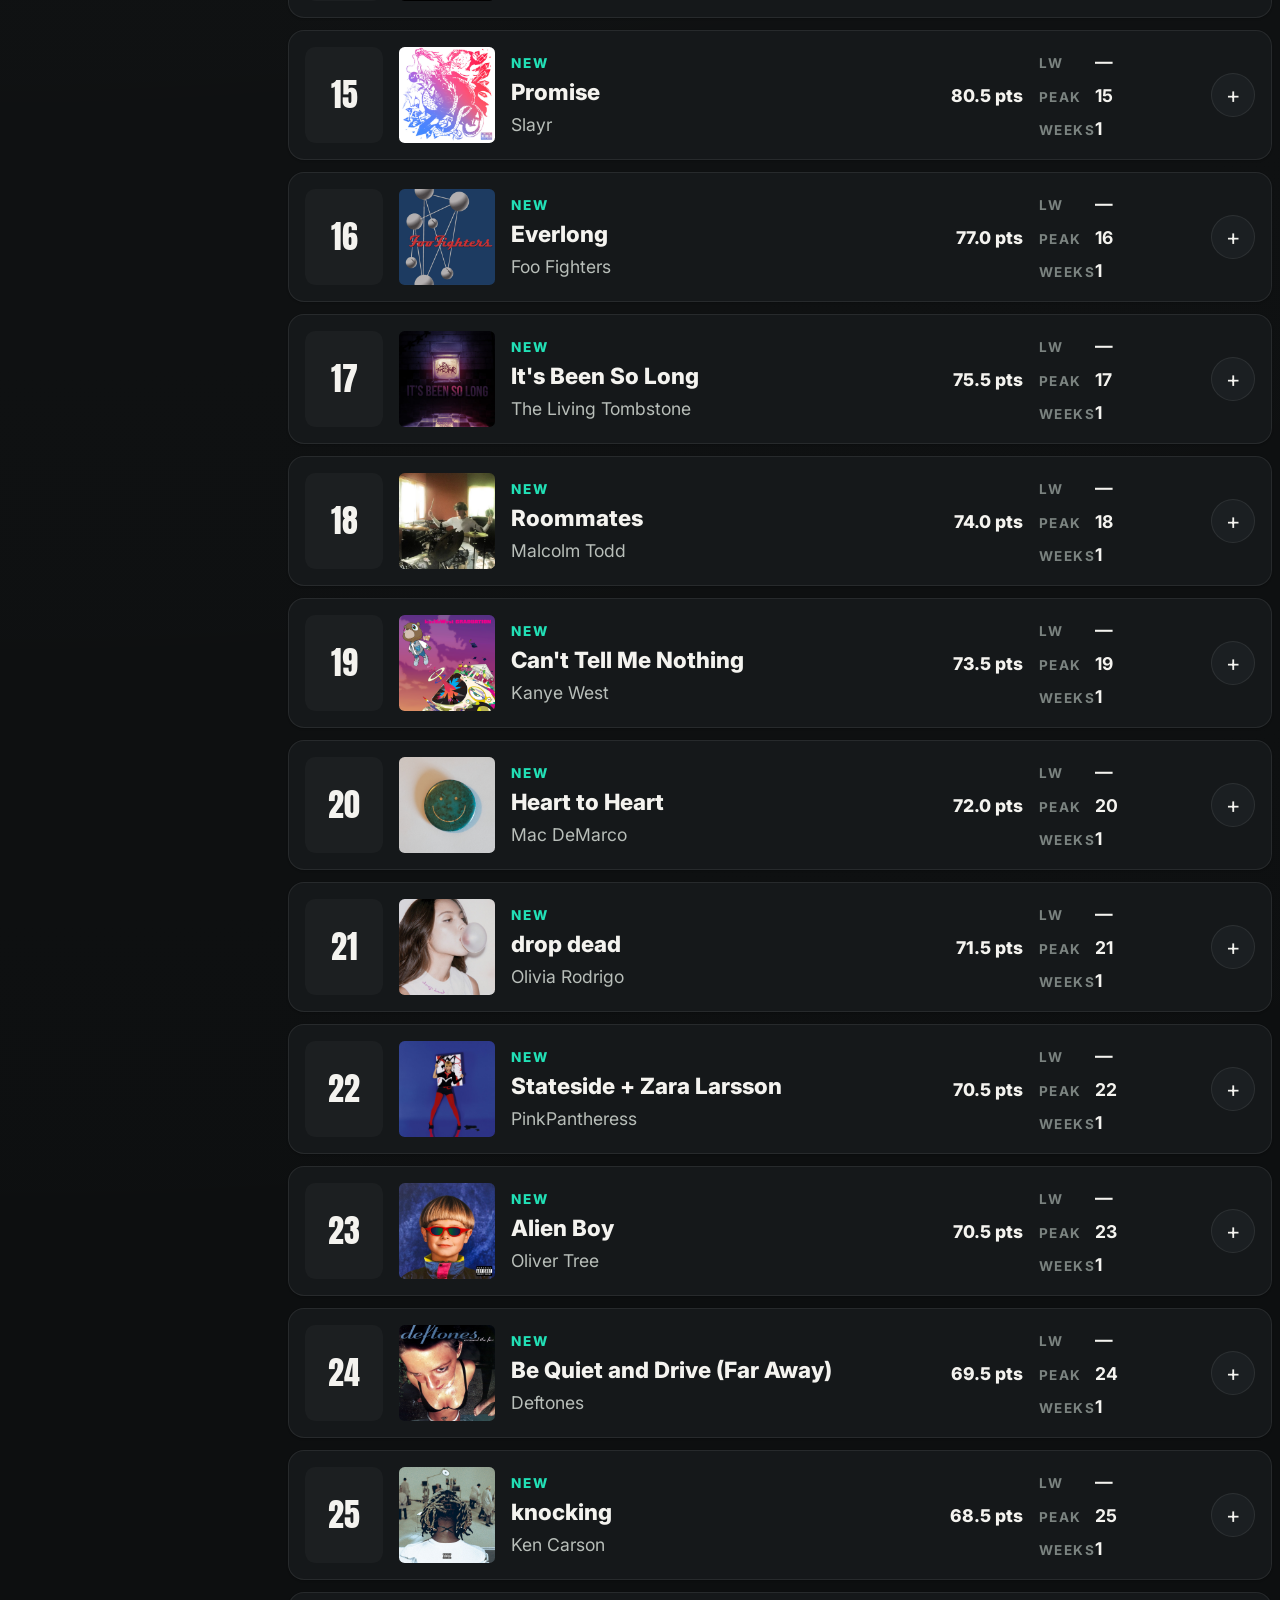
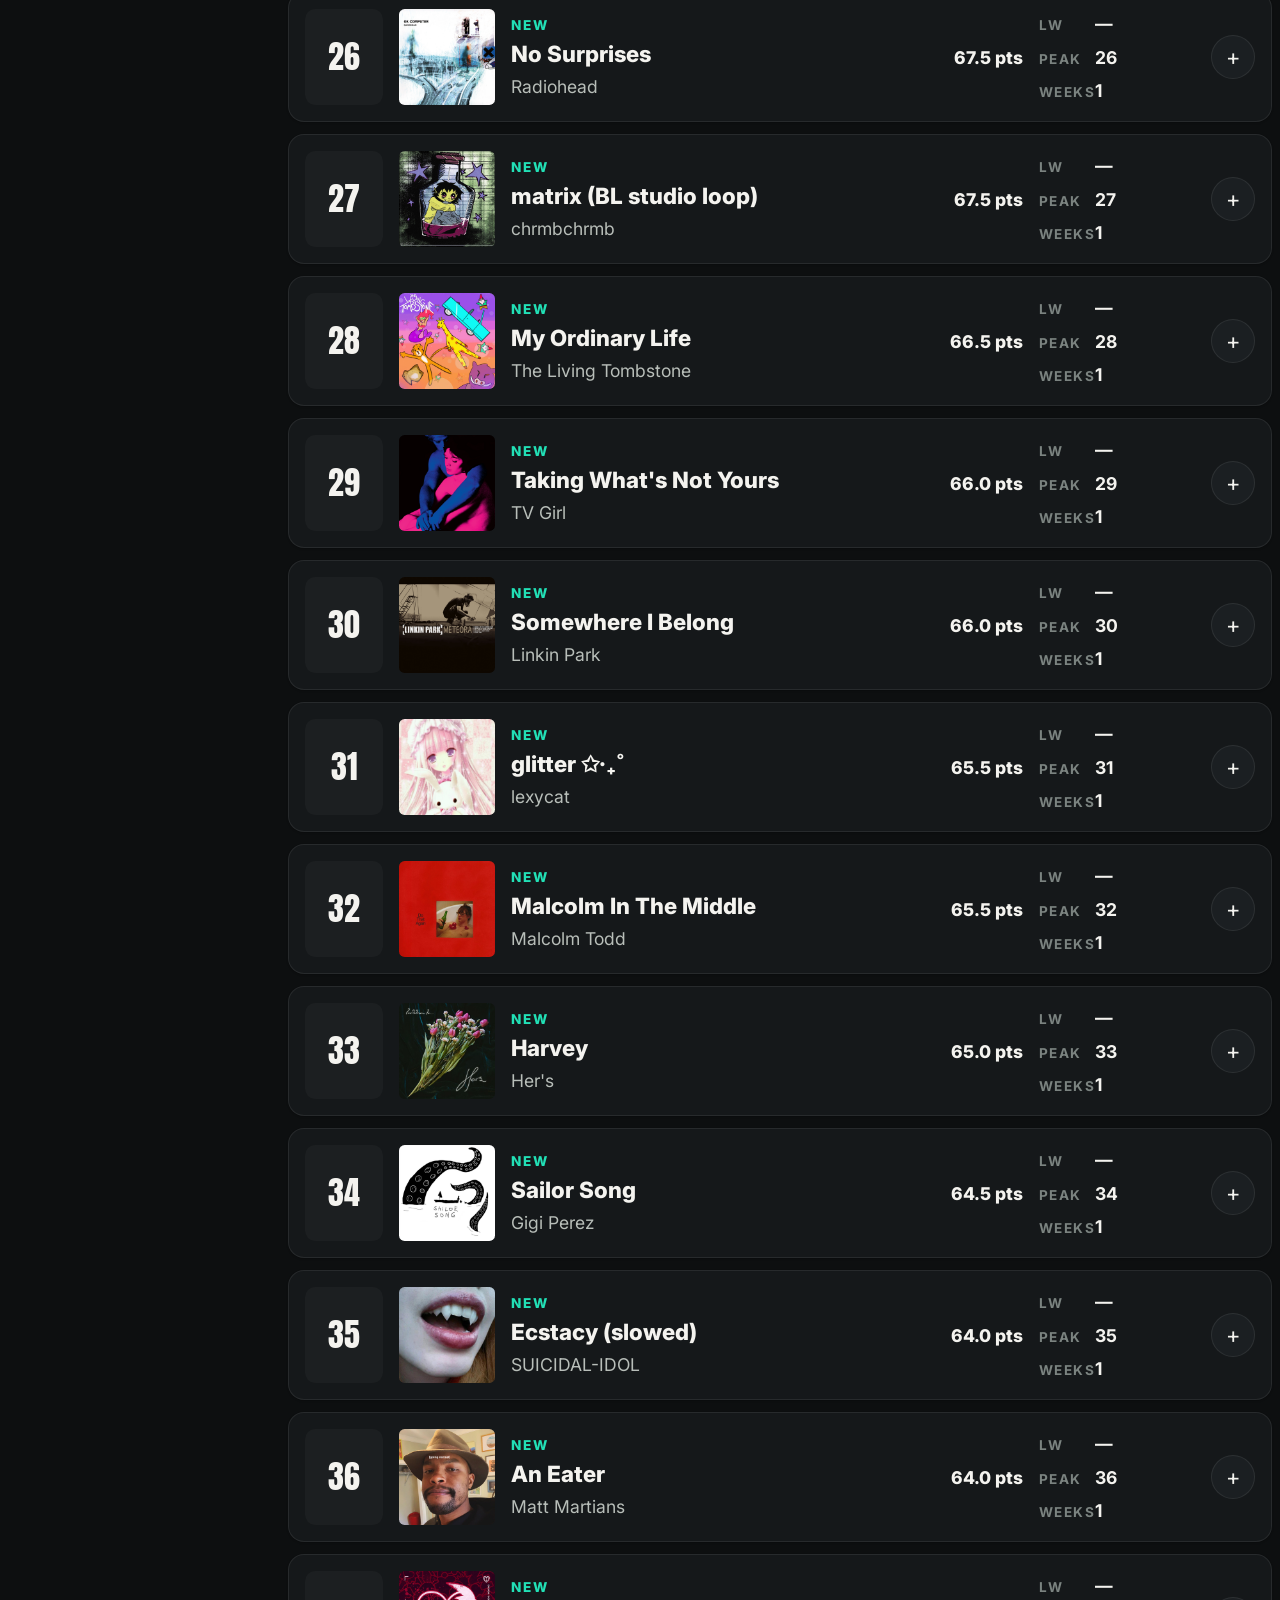
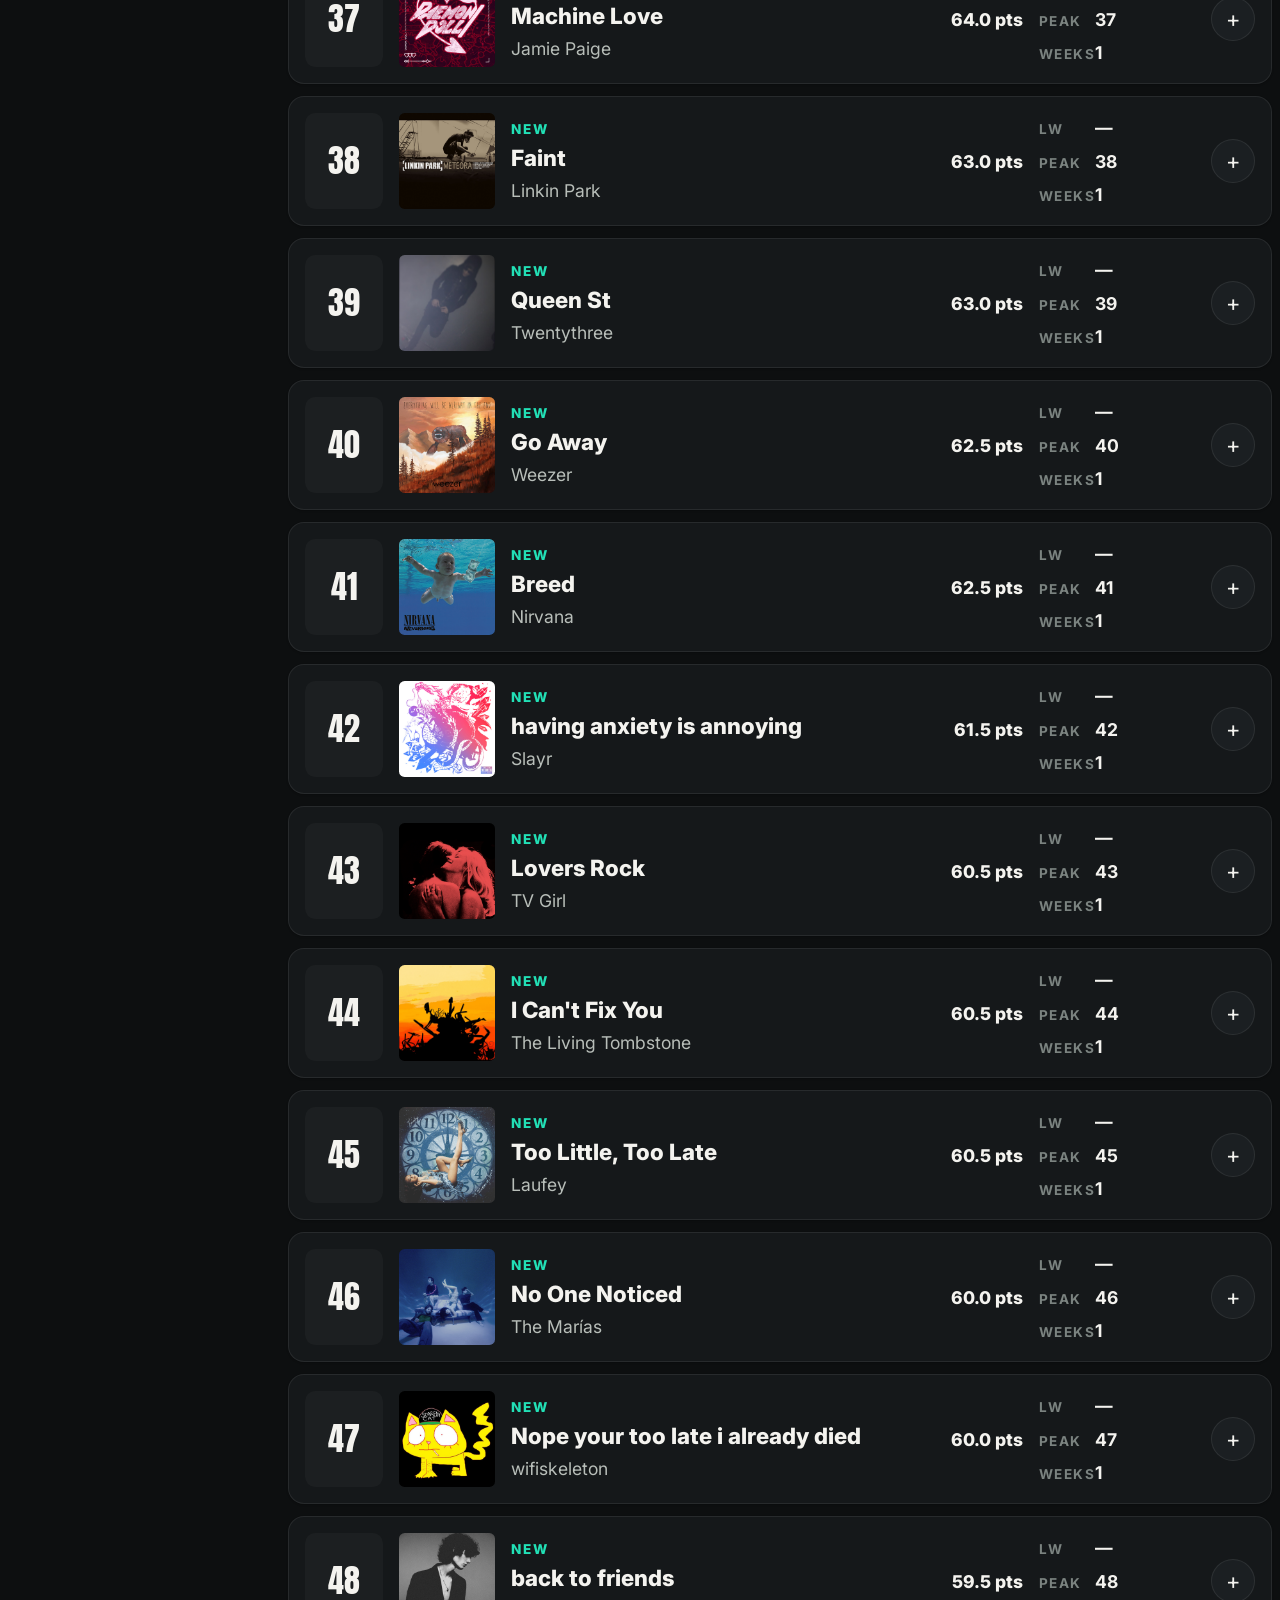
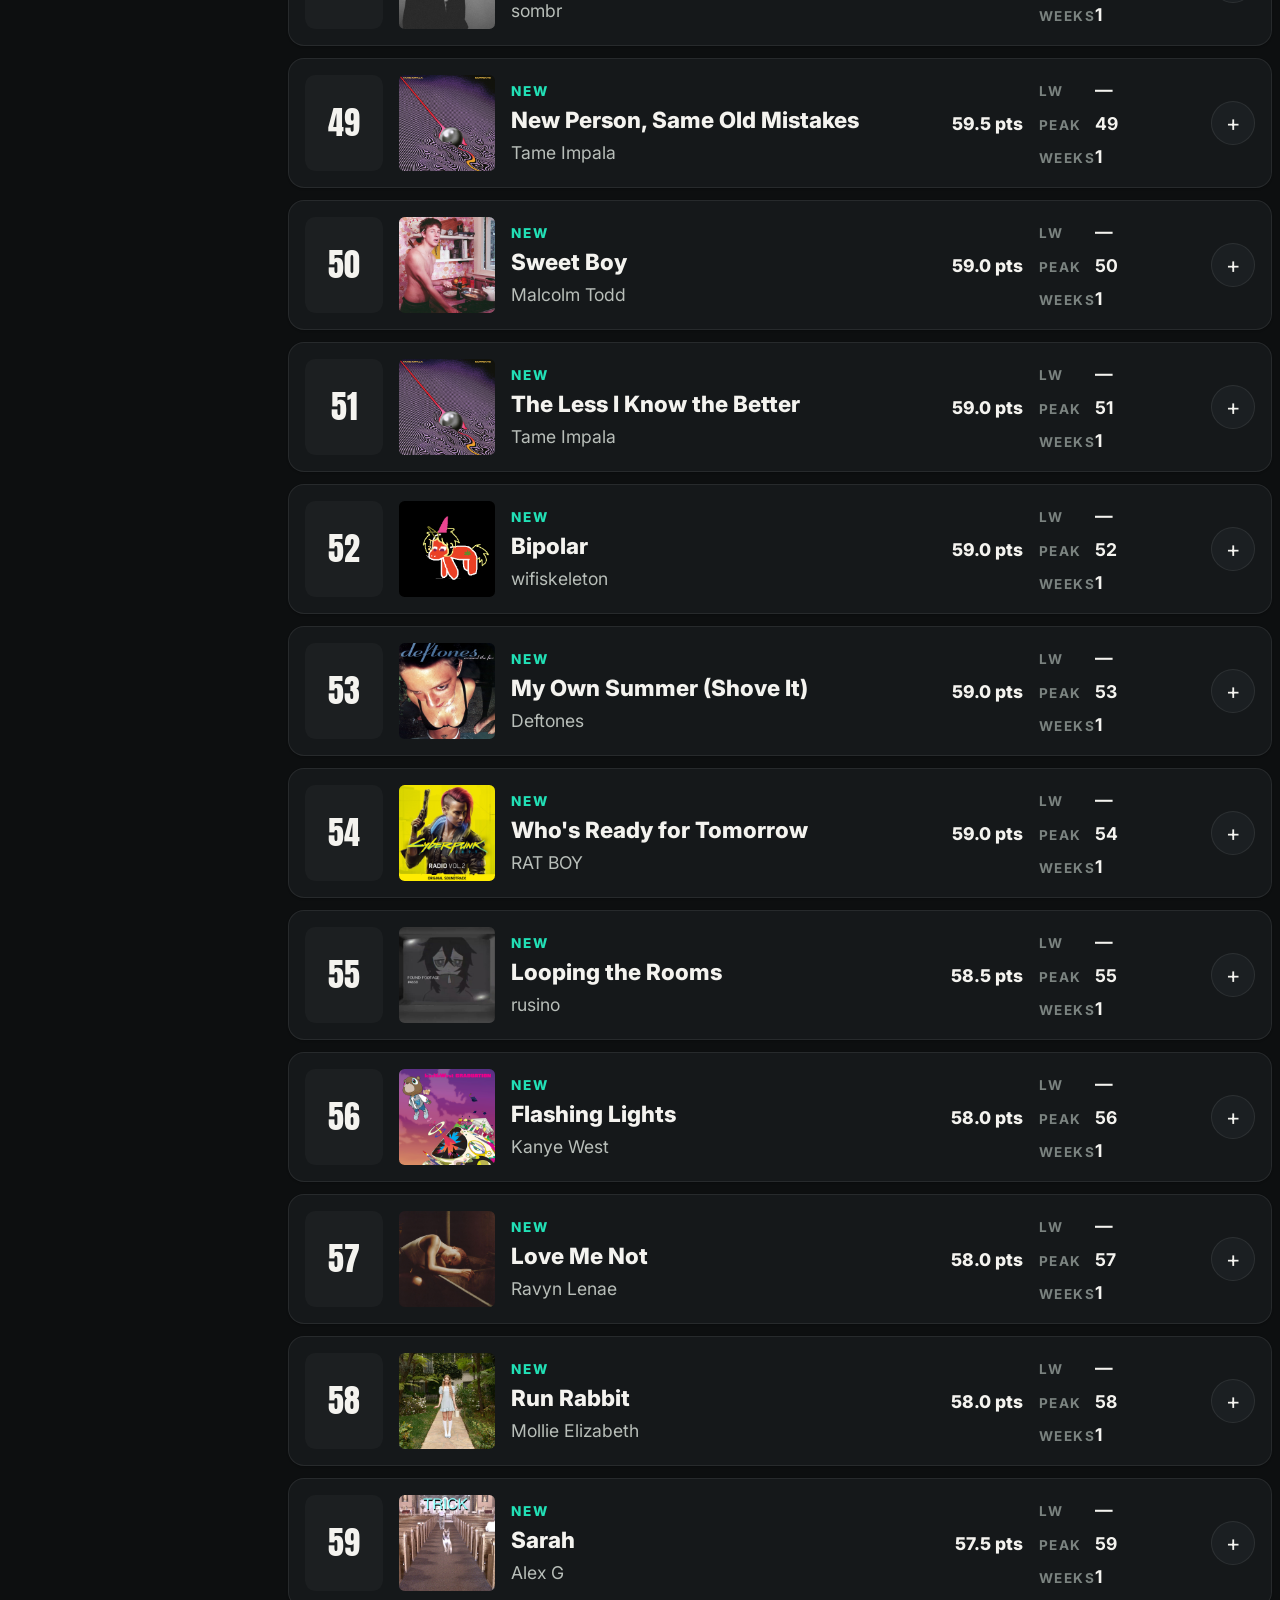
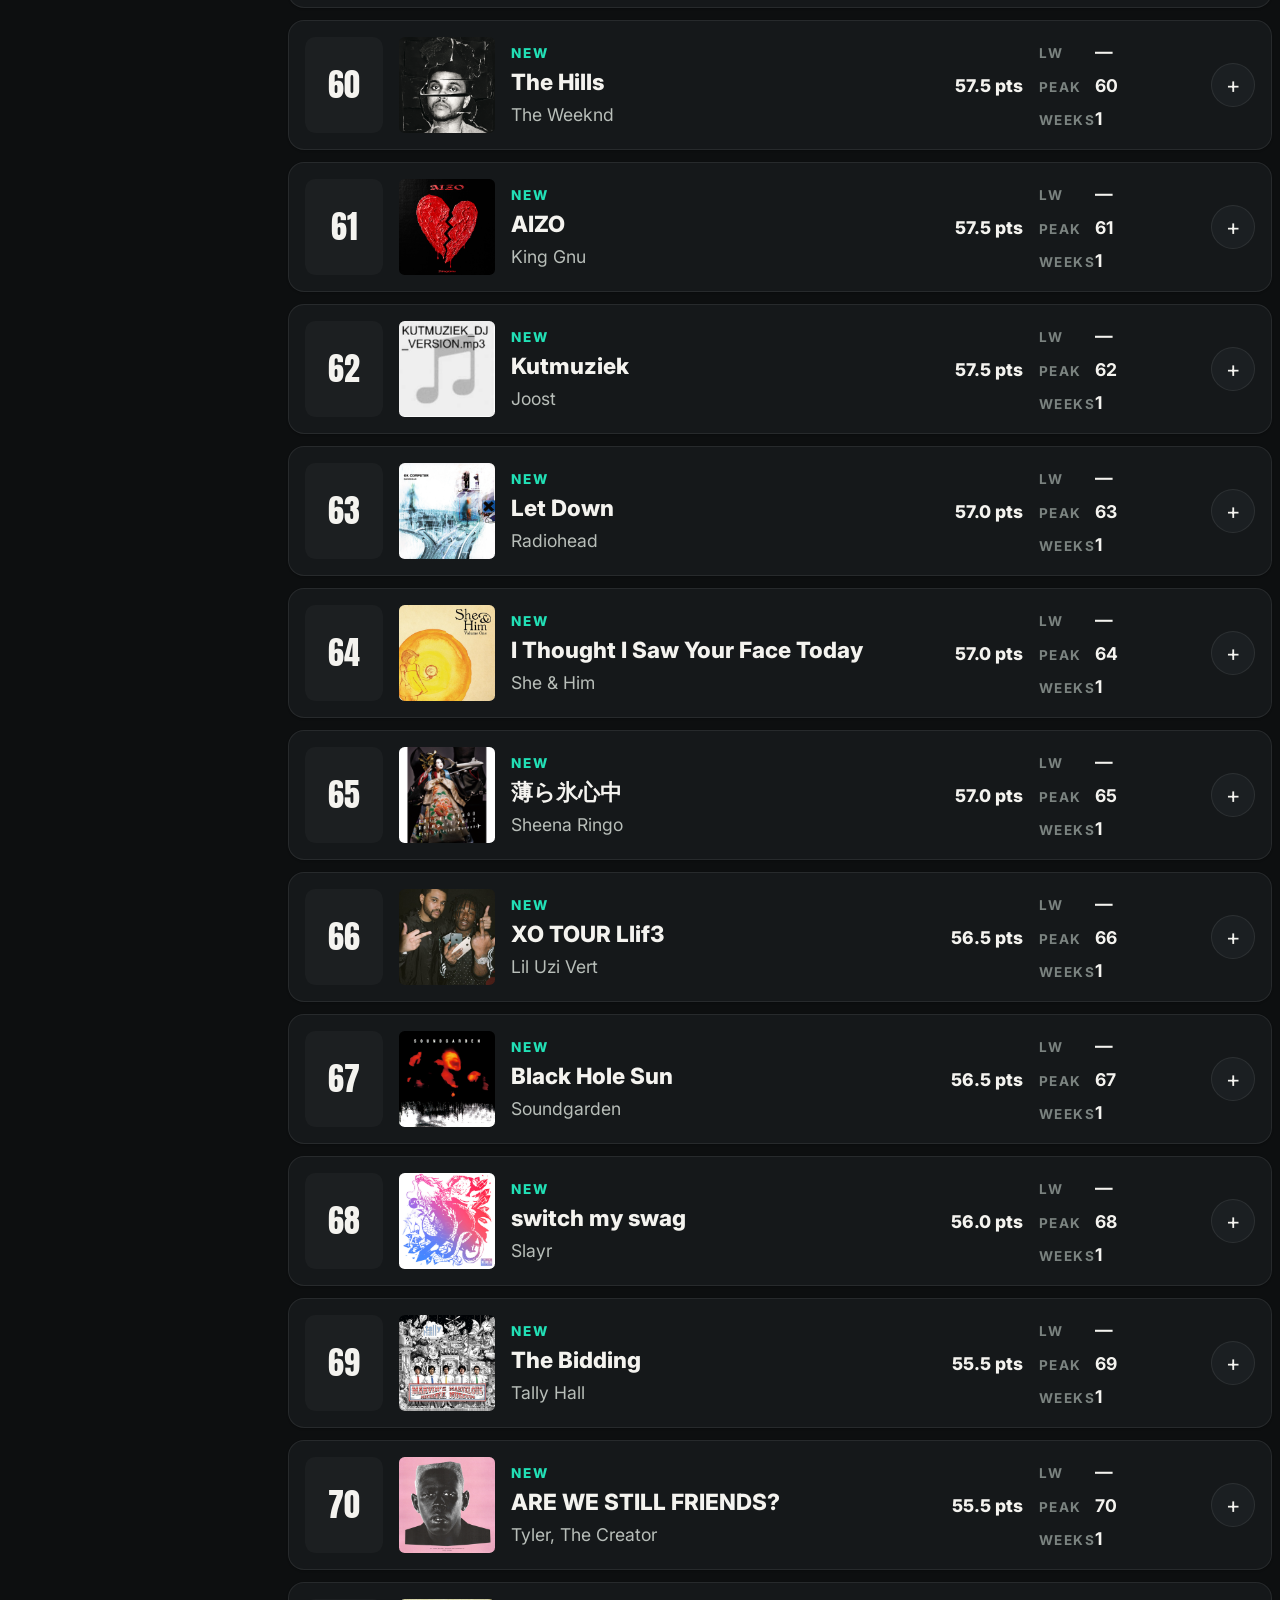
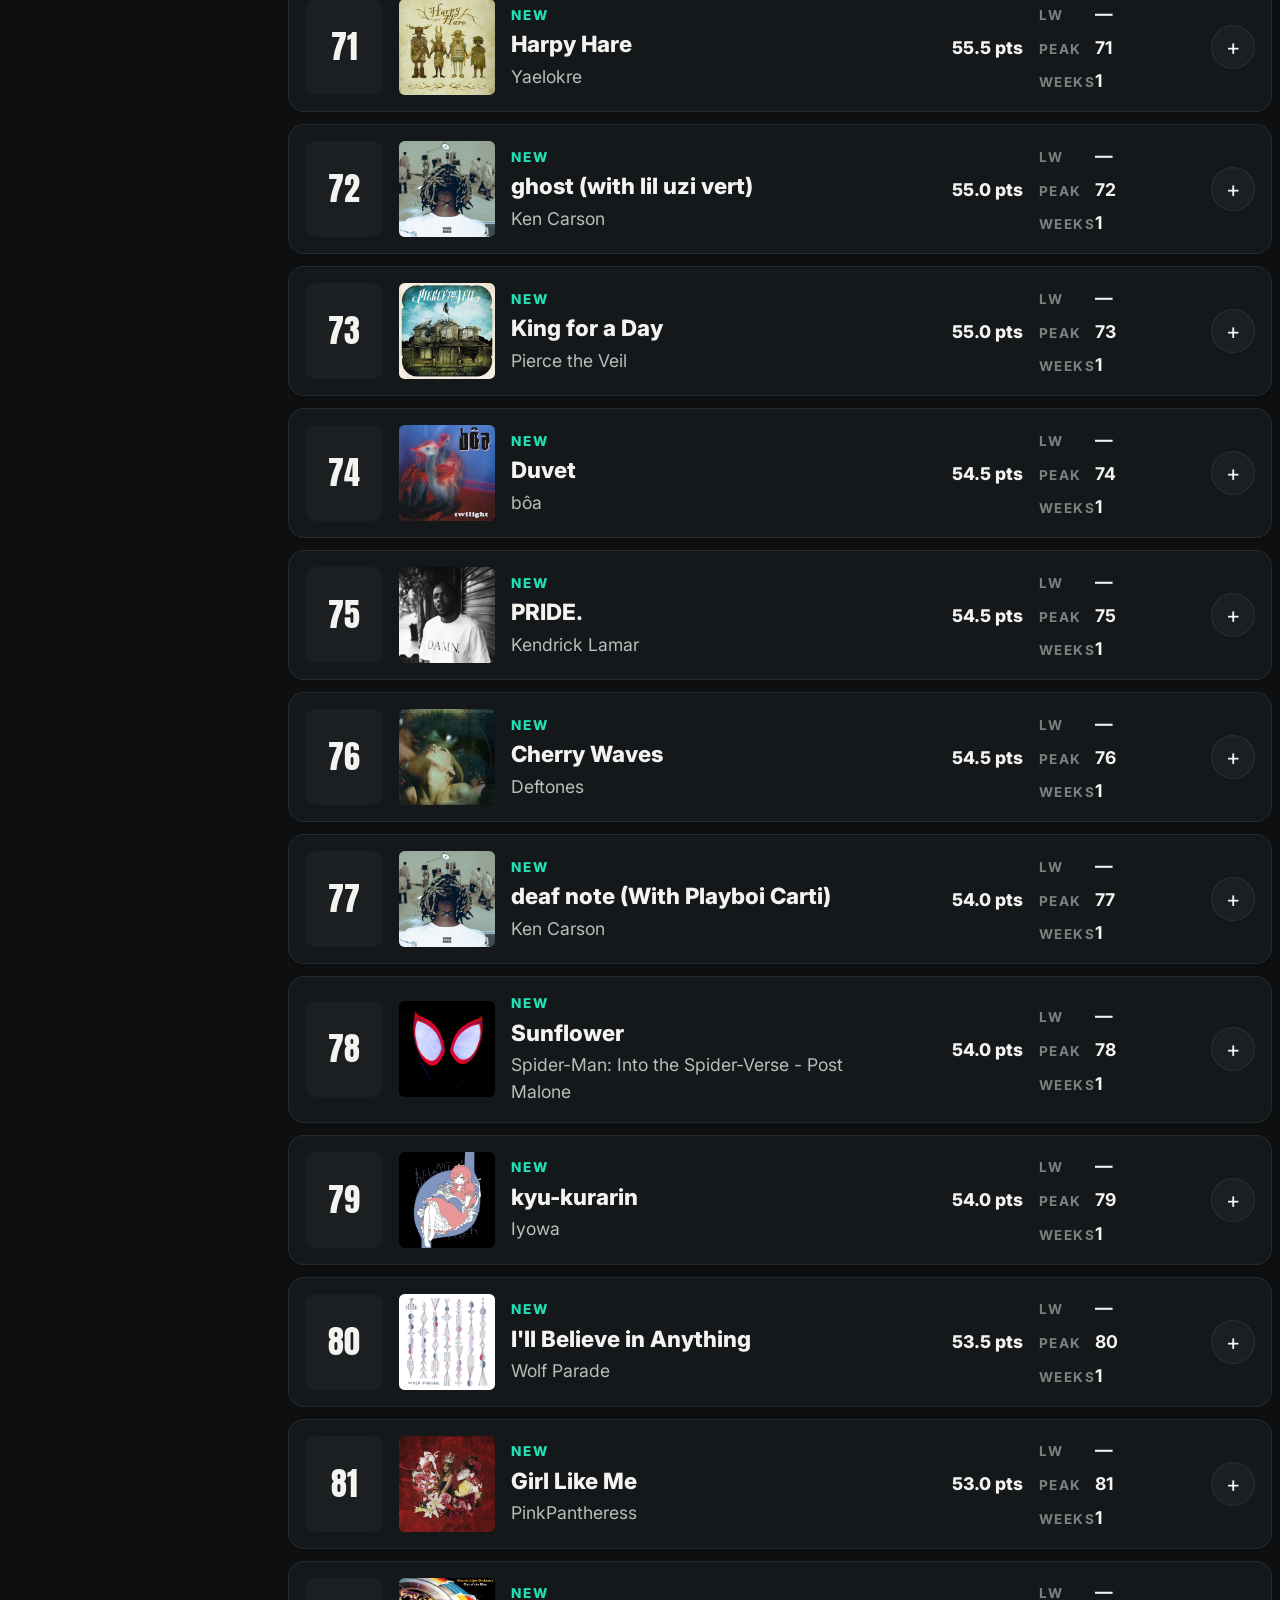
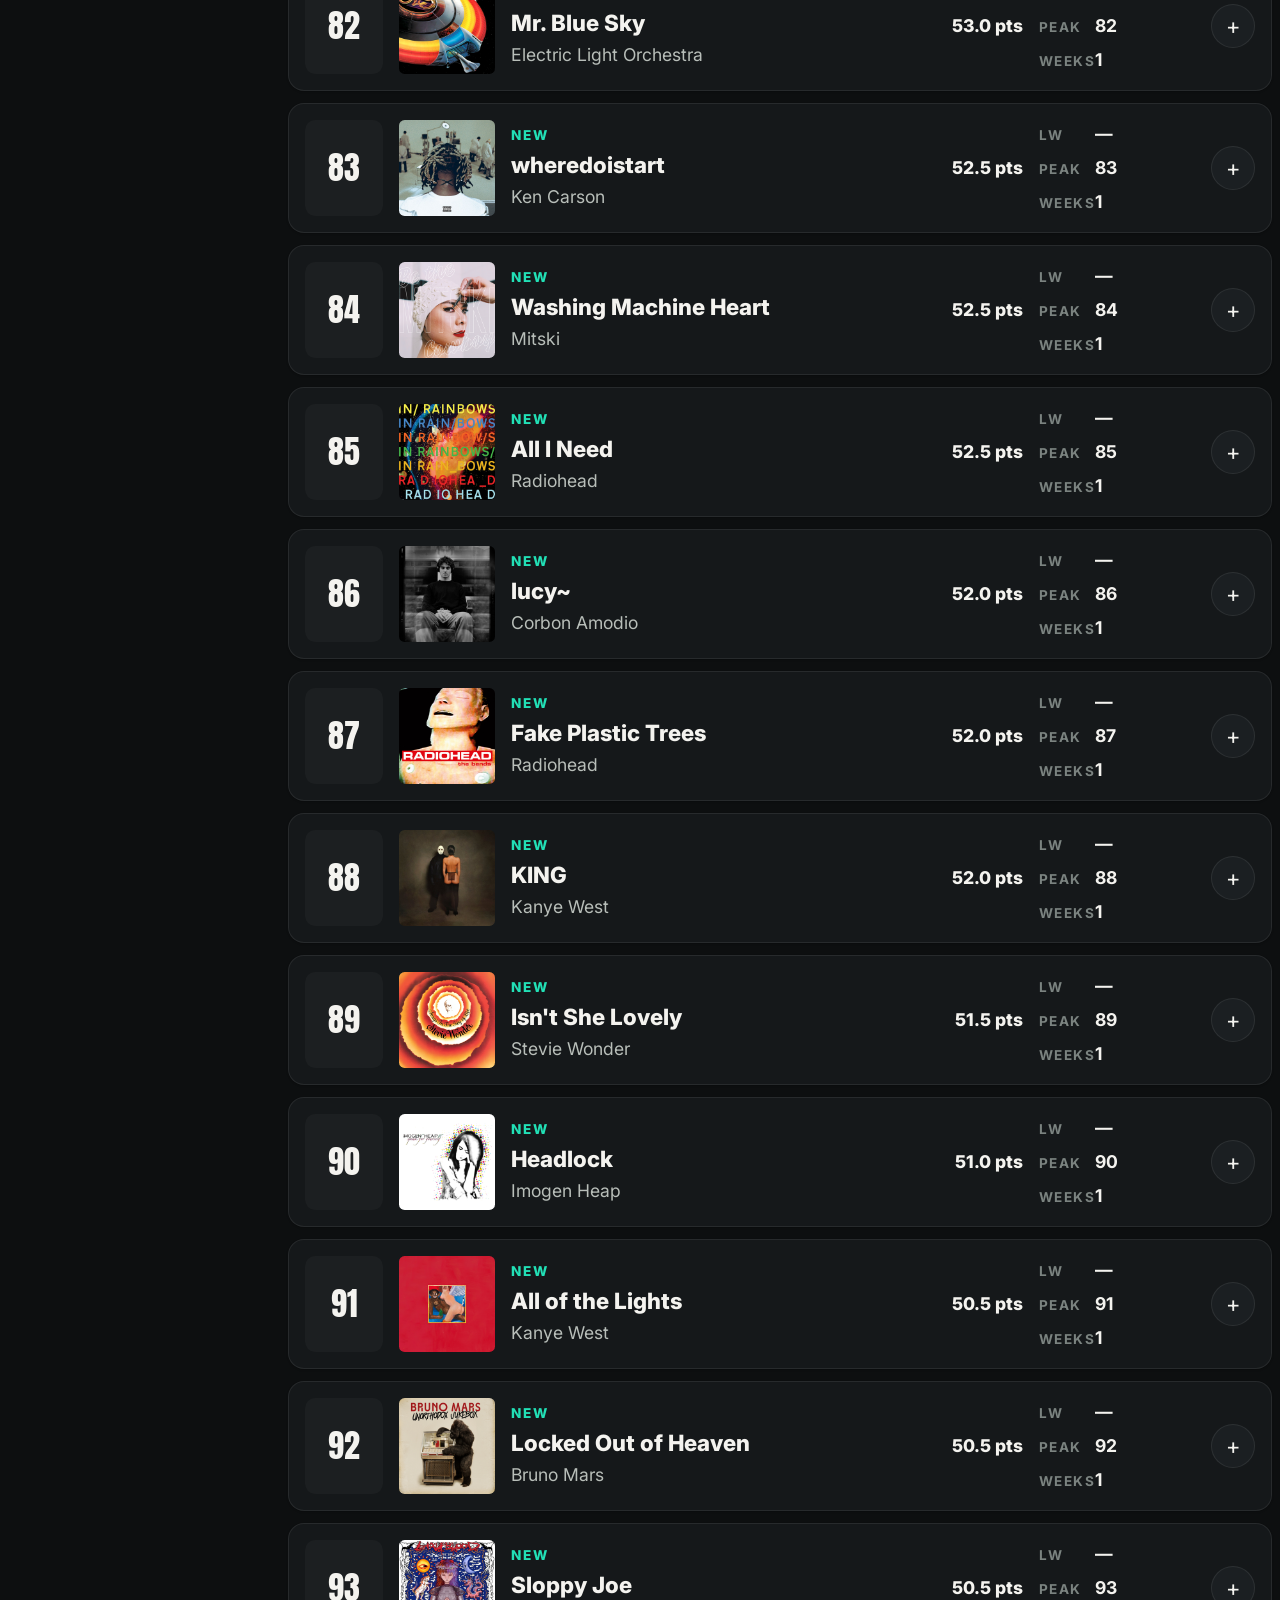
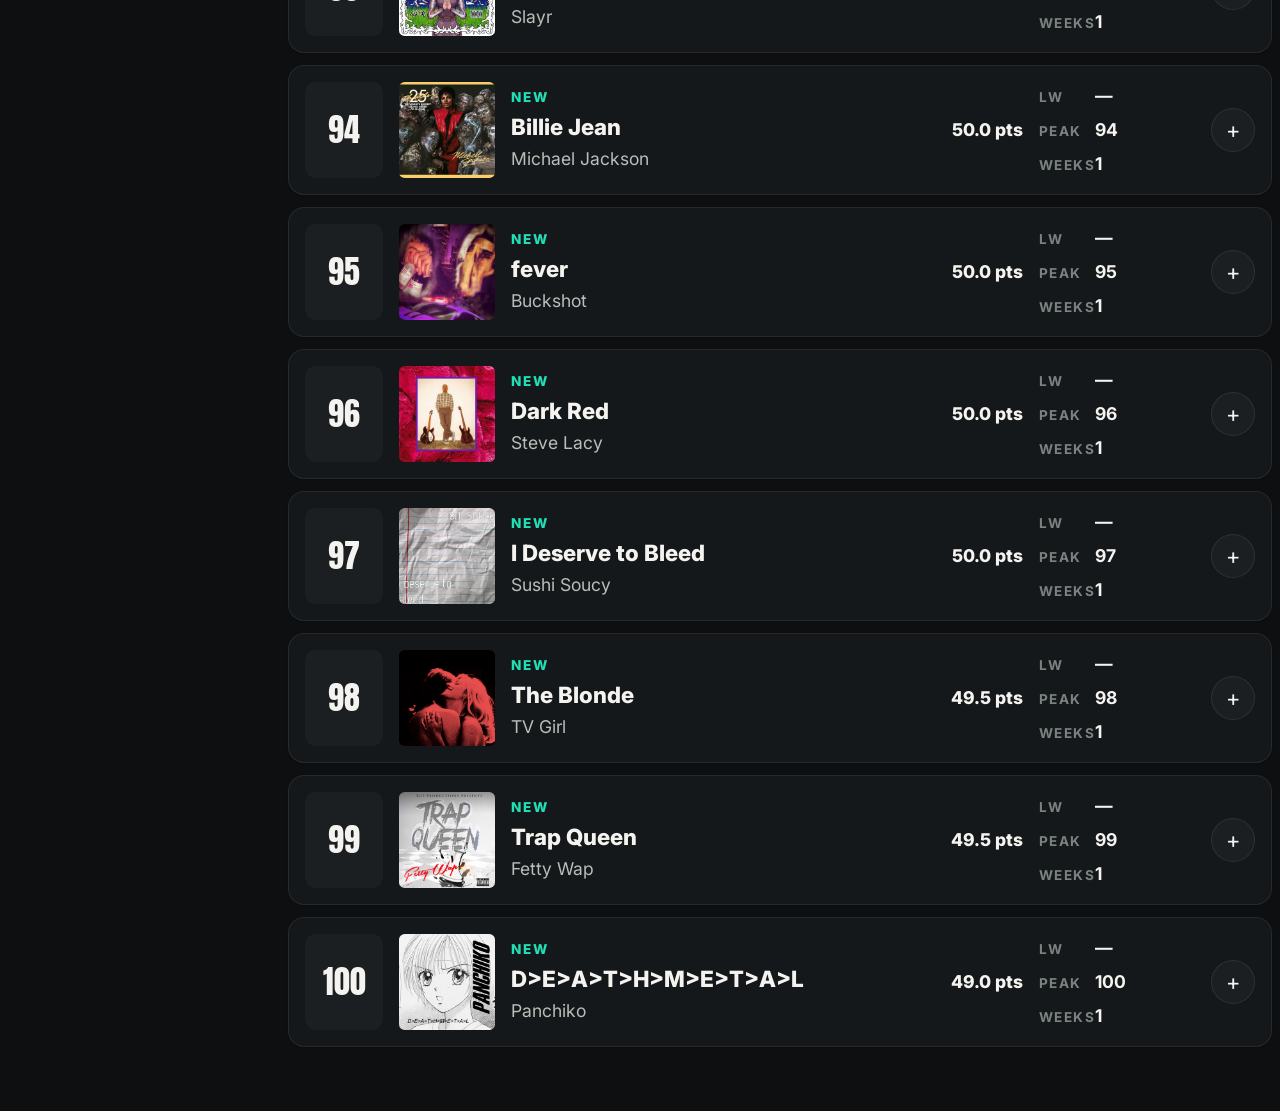
==== commit 5ee30b5b: "plz work PLZZZ" ====
--- a/index.html
+++ b/index.html
@@ -13,74 +13,162 @@
 <body>
   <a class="skip-link" href="#main-content">Skip to content</a>
 
-  <div class="page-shell">
-    <header class="site-header">
-      <div class="brand-block">
-        <div class="brand-mark" aria-label="Larpboard logo">
-          <svg viewBox="0 0 120 48" role="img" aria-label="Larpboard">
-            <rect x="2" y="4" width="18" height="40" fill="currentColor"></rect>
-            <rect x="24" y="4" width="10" height="40" fill="currentColor"></rect>
-            <rect x="38" y="4" width="10" height="40" fill="currentColor"></rect>
-            <rect x="52" y="4" width="10" height="40" fill="currentColor"></rect>
-            <path d="M74 4h12c15 0 26 8 26 20s-11 20-26 20H74z" fill="currentColor"></path>
-          </svg>
+  <div class="app-shell">
+    <aside class="archive-rail" id="archive-rail" aria-label="Week archive navigation">
+      <div class="archive-rail-header">
+        <p class="eyebrow">Archive</p>
+        <h2 class="archive-rail-title">Chart weeks</h2>
+      </div>
+      <div class="archive-search-wrap">
+        <input type="search" id="archive-week-search" class="archive-week-search" placeholder="Filter weeks...">
+      </div>
+      <ul class="archive-week-list" id="archive-week-list"></ul>
+    </aside>
+
+    <div class="page-shell">
+      <header class="site-header">
+        <button type="button" class="rail-toggle" id="rail-toggle" aria-label="Toggle week archive" aria-expanded="false">
+          <span></span><span></span><span></span>
+        </button>
+
+        <div class="brand-block">
+          <div class="brand-mark" aria-label="Larpboard logo">
+            <svg viewBox="0 0 120 48" role="img" aria-label="Larpboard">
+              <rect x="2" y="4" width="18" height="40" fill="currentColor"></rect>
+              <rect x="24" y="4" width="10" height="40" fill="currentColor"></rect>
+              <rect x="38" y="4" width="10" height="40" fill="currentColor"></rect>
+              <rect x="52" y="4" width="10" height="40" fill="currentColor"></rect>
+              <path d="M74 4h12c15 0 26 8 26 20s-11 20-26 20H74z" fill="currentColor"></path>
+            </svg>
+          </div>
+          <div class="brand-copy">
+            <p class="eyebrow">Weekly community chart</p>
+            <h1>Larpboard Hot 100</h1>
+            <p class="tagline">A weekly fan-run chart built from Last.fm listening activity.</p>
+          </div>
         </div>
 
-        <div class="brand-copy">
-          <p class="eyebrow">Weekly community chart</p>
-          <h1>Larpboard Hot 100</h1>
-          <p class="tagline">A weekly fan-run chart built from Last.fm listening activity.</p>
+        <div class="header-actions">
+          <div class="search-group">
+            <label class="week-picker-label" for="global-search">Search</label>
+            <input type="search" id="global-search" class="global-search" placeholder="Search songs or artists..." aria-label="Search songs or artists">
+            <div class="search-results hidden" id="search-results"></div>
+          </div>
+          <div class="picker-group">
+            <label class="week-picker-label" for="week-picker">Week</label>
+            <select id="week-picker" class="week-picker" aria-label="Select chart week"></select>
+          </div>
+          <button type="button" class="theme-toggle" data-theme-toggle aria-label="Switch color mode">
+            <span class="theme-toggle-inner">●</span>
+          </button>
         </div>
-      </div>
-
-      <div class="header-actions">
-        <div class="picker-group">
-          <label class="week-picker-label" for="week-picker">Week</label>
-          <select id="week-picker" class="week-picker" aria-label="Select chart week"></select>
-        </div>
-
-        <button type="button" class="theme-toggle" data-theme-toggle aria-label="Switch color mode">
-          <span class="theme-toggle-inner">◐</span>
-        </button>
-      </div>
-    </header>
-
-    <main id="main-content" class="main-layout">
-      <section class="hero-panel">
-        <div class="hero-copy">
-          <p class="hero-kicker">Week of</p>
-          <p id="week-of" class="hero-week">Loading…</p>
-          <p class="hero-summary">A live community-powered top 100 built from weekly listening trends.</p>
-        </div>
-
-        <div class="hero-stats" aria-label="Current chart snapshot">
-          <article class="hero-stat-card">
-            <span class="hero-stat-label">New songs</span>
-            <strong id="stat-new-songs">—</strong>
+      </header>
+
+      <main id="main-content" class="main-layout">
+        <section class="hero-panel">
+          <div class="hero-copy">
+            <p class="hero-kicker">Week of</p>
+            <p id="week-of" class="hero-week">Loading&hellip;</p>
+            <p class="hero-summary">A live community-powered top 100 built from weekly listening trends.</p>
+          </div>
+
+          <div class="hero-stats" aria-label="Current chart snapshot" id="hero-stats-strip">
+            <article class="hero-stat-card">
+              <span class="hero-stat-label">New songs</span>
+              <strong id="stat-new-songs">&mdash;</strong>
+            </article>
+            <article class="hero-stat-card">
+              <span class="hero-stat-label">Re-entries</span>
+              <strong id="stat-re-entries">&mdash;</strong>
+            </article>
+            <article class="hero-stat-card">
+              <span class="hero-stat-label">Carryovers</span>
+              <strong id="stat-carryovers">&mdash;</strong>
+            </article>
+            <article class="hero-stat-card">
+              <span class="hero-stat-label">Climbing</span>
+              <strong id="stat-climbing">&mdash;</strong>
+            </article>
+            <article class="hero-stat-card">
+              <span class="hero-stat-label">Falling</span>
+              <strong id="stat-falling">&mdash;</strong>
+            </article>
+            <article class="hero-stat-card">
+              <span class="hero-stat-label">Total listeners</span>
+              <strong id="stat-total-listeners">&mdash;</strong>
+            </article>
+          </div>
+        </section>
+
+        <section class="spotlight-section" id="spotlight-section">
+          <div class="section-heading-row">
+            <div>
+              <p class="section-kicker">This week&#39;s leader</p>
+              <h2>No. 1 spotlight</h2>
+            </div>
+          </div>
+          <article class="spotlight-card" id="spotlight-card">
+            <div class="spotlight-cover-wrap">
+              <img id="spotlight-cover" class="spotlight-cover" alt="" loading="lazy" decoding="async" width="220" height="220">
+              <span class="spotlight-rank-badge">#1</span>
+            </div>
+            <div class="spotlight-info">
+              <span class="movement-badge" id="spotlight-movement"></span>
+              <button type="button" class="spotlight-title" id="spotlight-title"></button>
+              <button type="button" class="spotlight-artist" id="spotlight-artist"></button>
+              <dl class="spotlight-meta-grid">
+                <div><dt>Points</dt><dd id="spotlight-points">&mdash;</dd></div>
+                <div><dt>Peak</dt><dd id="spotlight-peak">&mdash;</dd></div>
+                <div><dt>Weeks on chart</dt><dd id="spotlight-weeks">&mdash;</dd></div>
+                <div><dt>Listeners</dt><dd id="spotlight-listeners">&mdash;</dd></div>
+              </dl>
+            </div>
           </article>
-          <article class="hero-stat-card">
-            <span class="hero-stat-label">Re-entries</span>
-            <strong id="stat-re-entries">—</strong>
-          </article>
-          <article class="hero-stat-card">
-            <span class="hero-stat-label">Carryovers</span>
-            <strong id="stat-carryovers">—</strong>
-          </article>
-        </div>
-      </section>
-
-      <section class="chart-section">
-        <div class="section-heading-row">
-          <div>
-            <p class="section-kicker">Current ranking</p>
-            <h2>Top 100</h2>
-          </div>
-          <button id="back-to-chart" class="ghost-button hidden" type="button">← Back to chart</button>
-        </div>
-
-        <div id="view-root"></div>
-      </section>
-    </main>
+        </section>
+
+        <section class="chart-section">
+          <div class="section-heading-row">
+            <div>
+              <p class="section-kicker">Current ranking</p>
+              <h2>Top 100</h2>
+            </div>
+            <button id="back-to-chart" class="ghost-button hidden" type="button">&larr; Back to chart</button>
+          </div>
+
+          <div class="filter-bar" id="filter-bar">
+            <div class="filter-field">
+              <label for="filter-movement">Movement</label>
+              <select id="filter-movement">
+                <option value="all">All movement</option>
+                <option value="new">New</option>
+                <option value="re">Re-entry</option>
+                <option value="up">Up</option>
+                <option value="down">Down</option>
+                <option value="stay">No change</option>
+              </select>
+            </div>
+            <div class="filter-field">
+              <label for="filter-rank-min">Rank from</label>
+              <input type="number" id="filter-rank-min" min="1" max="100" placeholder="1">
+            </div>
+            <div class="filter-field">
+              <label for="filter-rank-max">Rank to</label>
+              <input type="number" id="filter-rank-max" min="1" max="100" placeholder="100">
+            </div>
+            <button type="button" class="ghost-button" id="filter-reset">Reset filters</button>
+          </div>
+
+          <div id="view-root"></div>
+        </section>
+      </main>
+    </div>
+  </div>
+
+  <div class="modal-overlay hidden" id="song-modal-overlay">
+    <div class="modal-panel" id="song-modal-panel" role="dialog" aria-modal="true" aria-labelledby="modal-song-title">
+      <button type="button" class="modal-close" id="modal-close" aria-label="Close song details">&times;</button>
+      <div class="modal-body" id="modal-body"></div>
+    </div>
   </div>
 
   <template id="chart-row-template">
@@ -98,7 +186,6 @@
           <span class="movement-badge"></span>
           <span class="song-points mobile-points"></span>
         </div>
-
         <button type="button" class="song-title-link"></button>
         <button type="button" class="artist-link"></button>
       </div>
@@ -118,4 +205,4 @@
 
   <script src="./app.js" defer></script>
 </body>
-</html>+</html>
--- a/styles.css
+++ b/styles.css
@@ -1,6 +1,6 @@
 /* Art direction: Billboard-inspired chart UI -> dark editorial scan-first layout
    Palette: charcoal + mint accent, accent reserved for highlights and motion
-   Typography: Anton + Inter — compressed chart identity + readable utility text
+   Typography: Anton + Inter â€” compressed chart identity + readable utility text
    Density: balanced-dense */
 
 :root, [data-theme="light"] {
@@ -836,4 +836,490 @@
     transition-duration: 0.01ms !important;
     scroll-behavior: auto !important;
   }
-}+}
+
+
+/* ============================================================
+   Added: archive rail, spotlight, search, filters, modal, movement arrows
+   ============================================================ */
+
+.app-shell {
+  display: grid;
+  grid-template-columns: 280px minmax(0, 1fr);
+  align-items: start;
+}
+
+.archive-rail {
+  position: sticky;
+  top: 0;
+  height: 100dvh;
+  overflow-y: auto;
+  padding: var(--space-5) var(--space-4);
+  border-right: 1px solid var(--color-border);
+  background: var(--color-surface);
+  display: grid;
+  gap: var(--space-4);
+  align-content: start;
+  z-index: 40;
+}
+
+.archive-rail-header {
+  display: grid;
+  gap: var(--space-1);
+}
+
+.archive-rail-title {
+  font-family: var(--font-display);
+  letter-spacing: 0.03em;
+  text-transform: uppercase;
+  font-size: var(--text-lg);
+}
+
+.archive-search-wrap {
+  display: grid;
+}
+
+.archive-week-search {
+  min-height: 40px;
+  padding: 0.6rem 0.75rem;
+  border-radius: var(--radius-md);
+  border: 1px solid var(--color-border);
+  background: var(--color-surface-2);
+}
+
+.archive-week-list {
+  list-style: none;
+  display: grid;
+  gap: var(--space-1);
+}
+
+.archive-week-list li button {
+  width: 100%;
+  text-align: left;
+  padding: 0.6rem 0.75rem;
+  border-radius: var(--radius-sm);
+  color: var(--color-text-muted);
+  font-weight: 600;
+}
+
+.archive-week-list li button:hover {
+  background: var(--color-surface-2);
+  color: var(--color-text);
+}
+
+.archive-week-list li button.active {
+  background: var(--color-primary);
+  color: var(--color-text-inverse);
+}
+
+.rail-toggle {
+  display: none;
+  width: 44px;
+  height: 44px;
+  border-radius: var(--radius-md);
+  border: 1px solid var(--color-border);
+  background: var(--color-surface);
+  flex-direction: column;
+  justify-content: center;
+  align-items: center;
+  gap: 4px;
+}
+
+.rail-toggle span {
+  width: 20px;
+  height: 2px;
+  background: currentColor;
+  border-radius: 2px;
+}
+
+.search-group {
+  position: relative;
+  display: grid;
+  gap: var(--space-2);
+  min-width: 220px;
+}
+
+.global-search {
+  min-height: 44px;
+  padding: 0.9rem 1rem;
+  border-radius: var(--radius-md);
+  border: 1px solid var(--color-border);
+  background: var(--color-surface);
+}
+
+.search-results {
+  position: absolute;
+  top: calc(100% + 6px);
+  left: 0;
+  right: 0;
+  max-height: 340px;
+  overflow-y: auto;
+  background: var(--color-surface-2);
+  border: 1px solid var(--color-border);
+  border-radius: var(--radius-md);
+  box-shadow: var(--shadow-md);
+  z-index: 60;
+  display: grid;
+}
+
+.search-result-item {
+  display: flex;
+  align-items: center;
+  gap: var(--space-3);
+  padding: var(--space-2) var(--space-3);
+  text-align: left;
+  width: 100%;
+  border-bottom: 1px solid var(--color-divider);
+}
+
+.search-result-item:last-child {
+  border-bottom: none;
+}
+
+.search-result-item:hover {
+  background: var(--color-surface-offset);
+}
+
+.search-result-item img {
+  width: 40px;
+  height: 40px;
+  border-radius: var(--radius-sm);
+  object-fit: cover;
+  flex: 0 0 auto;
+}
+
+.search-result-meta {
+  min-width: 0;
+  display: grid;
+}
+
+.search-result-meta strong {
+  font-size: var(--text-sm);
+}
+
+.search-result-meta span {
+  color: var(--color-text-muted);
+  font-size: var(--text-xs);
+}
+
+.search-empty {
+  padding: var(--space-3);
+  color: var(--color-text-muted);
+  font-size: var(--text-sm);
+}
+
+.spotlight-section {
+  display: grid;
+  gap: var(--space-4);
+}
+
+.spotlight-card {
+  display: grid;
+  grid-template-columns: 220px minmax(0, 1fr);
+  gap: var(--space-6);
+  padding: clamp(var(--space-5), 2.5vw, var(--space-8));
+  border-radius: var(--radius-xl);
+  border: 1px solid var(--color-border);
+  background:
+    linear-gradient(135deg, rgba(34,224,182,0.14), rgba(255,255,255,0.02)),
+    var(--color-surface);
+  box-shadow: var(--shadow-md);
+  align-items: center;
+}
+
+.spotlight-cover-wrap {
+  position: relative;
+  width: 220px;
+  height: 220px;
+}
+
+.spotlight-cover {
+  width: 220px;
+  height: 220px;
+  object-fit: cover;
+  border-radius: var(--radius-lg);
+  box-shadow: var(--shadow-md);
+}
+
+.spotlight-rank-badge {
+  position: absolute;
+  top: -14px;
+  left: -14px;
+  background: var(--color-primary);
+  color: var(--color-text-inverse);
+  font-family: var(--font-display);
+  font-size: var(--text-lg);
+  padding: 0.4rem 0.7rem;
+  border-radius: var(--radius-md);
+  box-shadow: var(--shadow-sm);
+}
+
+.spotlight-info {
+  display: grid;
+  gap: var(--space-2);
+  min-width: 0;
+}
+
+.spotlight-title {
+  text-align: left;
+  font-family: var(--font-display);
+  font-size: clamp(1.8rem, 1.3rem + 1.8vw, 3rem);
+  letter-spacing: 0.02em;
+  text-transform: uppercase;
+  line-height: 1;
+  color: var(--color-text);
+}
+
+.spotlight-title:hover {
+  color: var(--color-primary);
+}
+
+.spotlight-artist {
+  text-align: left;
+  font-size: var(--text-lg);
+  font-weight: 700;
+  color: var(--color-text-muted);
+}
+
+.spotlight-artist:hover {
+  color: var(--color-primary);
+}
+
+.spotlight-meta-grid {
+  margin-top: var(--space-3);
+  display: grid;
+  grid-template-columns: repeat(4, minmax(0, 1fr));
+  gap: var(--space-3);
+}
+
+.spotlight-meta-grid dt {
+  color: var(--color-text-faint);
+  text-transform: uppercase;
+  letter-spacing: 0.1em;
+  font-size: var(--text-xs);
+  font-weight: 700;
+}
+
+.spotlight-meta-grid dd {
+  font-weight: 800;
+  font-size: var(--text-lg);
+}
+
+.filter-bar {
+  display: flex;
+  flex-wrap: wrap;
+  gap: var(--space-3);
+  align-items: end;
+  padding: var(--space-4);
+  border-radius: var(--radius-lg);
+  border: 1px solid var(--color-border);
+  background: var(--color-surface);
+}
+
+.filter-field {
+  display: grid;
+  gap: var(--space-1);
+}
+
+.filter-field label {
+  color: var(--color-text-muted);
+  text-transform: uppercase;
+  letter-spacing: 0.1em;
+  font-size: var(--text-xs);
+  font-weight: 700;
+}
+
+.filter-field select,
+.filter-field input {
+  min-height: 40px;
+  padding: 0.55rem 0.75rem;
+  border-radius: var(--radius-md);
+  border: 1px solid var(--color-border);
+  background: var(--color-surface-2);
+  width: 130px;
+}
+
+.movement-badge {
+  display: inline-flex;
+  align-items: center;
+  gap: 0.25rem;
+}
+
+.movement-badge.move-up {
+  color: #2fce6a;
+}
+
+.movement-badge.move-down {
+  color: #ef4d5e;
+}
+
+.movement-badge.move-new,
+.movement-badge.move-re {
+  color: var(--color-primary);
+}
+
+.movement-badge.move-stay {
+  color: var(--color-text-muted);
+}
+
+.movement-arrow-up::before {
+  content: "91";
+  color: #2fce6a;
+  margin-right: 0.15rem;
+}
+
+.movement-arrow-down::before {
+  content: "93";
+  color: #ef4d5e;
+  margin-right: 0.15rem;
+}
+
+.modal-overlay {
+  position: fixed;
+  inset: 0;
+  background: rgba(0,0,0,0.6);
+  display: grid;
+  place-items: center;
+  padding: var(--space-4);
+  z-index: 100;
+}
+
+.modal-panel {
+  position: relative;
+  width: min(680px, 100%);
+  max-height: 86dvh;
+  overflow-y: auto;
+  background: var(--color-surface);
+  border: 1px solid var(--color-border);
+  border-radius: var(--radius-lg);
+  padding: var(--space-6);
+  box-shadow: var(--shadow-md);
+}
+
+.modal-close {
+  position: absolute;
+  top: var(--space-3);
+  right: var(--space-3);
+  width: 40px;
+  height: 40px;
+  border-radius: var(--radius-full);
+  border: 1px solid var(--color-border);
+  background: var(--color-surface-2);
+  font-size: 1.3rem;
+}
+
+.modal-close:hover {
+  color: var(--color-primary);
+}
+
+.modal-body h3 {
+  font-family: var(--font-display);
+  letter-spacing: 0.03em;
+  text-transform: uppercase;
+  font-size: var(--text-xl);
+  padding-right: var(--space-8);
+}
+
+.modal-body .modal-cover {
+  width: 140px;
+  height: 140px;
+  object-fit: cover;
+  border-radius: var(--radius-md);
+  margin: var(--space-3) 0;
+}
+
+.modal-body .modal-meta-grid {
+  display: grid;
+  grid-template-columns: repeat(3, minmax(0, 1fr));
+  gap: var(--space-3);
+  margin-top: var(--space-3);
+}
+
+.modal-body .modal-meta-grid dt {
+  color: var(--color-text-faint);
+  text-transform: uppercase;
+  letter-spacing: 0.1em;
+  font-size: var(--text-xs);
+  font-weight: 700;
+}
+
+.modal-body .modal-meta-grid dd {
+  font-weight: 800;
+}
+
+@media (max-width: 1080px) {
+  .app-shell {
+    grid-template-columns: 1fr;
+  }
+
+  .rail-toggle {
+    display: flex;
+  }
+
+  .archive-rail {
+    position: fixed;
+    left: 0;
+    top: 0;
+    width: 280px;
+    transform: translateX(-100%);
+    transition: transform var(--transition-interactive);
+    box-shadow: var(--shadow-md);
+  }
+
+  .archive-rail.open {
+    transform: translateX(0);
+  }
+
+  .spotlight-card {
+    grid-template-columns: 1fr;
+    justify-items: center;
+    text-align: center;
+  }
+
+  .spotlight-info {
+    justify-items: center;
+    text-align: center;
+  }
+
+  .spotlight-meta-grid {
+    grid-template-columns: repeat(2, minmax(0, 1fr));
+  }
+}
+
+@media (max-width: 820px) {
+  .header-actions {
+    flex-direction: column;
+    align-items: stretch;
+  }
+
+  .search-group {
+    min-width: 0;
+    width: 100%;
+  }
+
+  .filter-bar {
+    flex-direction: column;
+    align-items: stretch;
+  }
+
+  .filter-field select,
+  .filter-field input {
+    width: 100%;
+  }
+
+  .hero-stats {
+    grid-template-columns: repeat(2, minmax(0, 1fr));
+  }
+}
+
+@media (max-width: 640px) {
+  .spotlight-cover-wrap,
+  .spotlight-cover {
+    width: 160px;
+    height: 160px;
+  }
+
+  .hero-stats {
+    grid-template-columns: 1fr;
+  }
+}
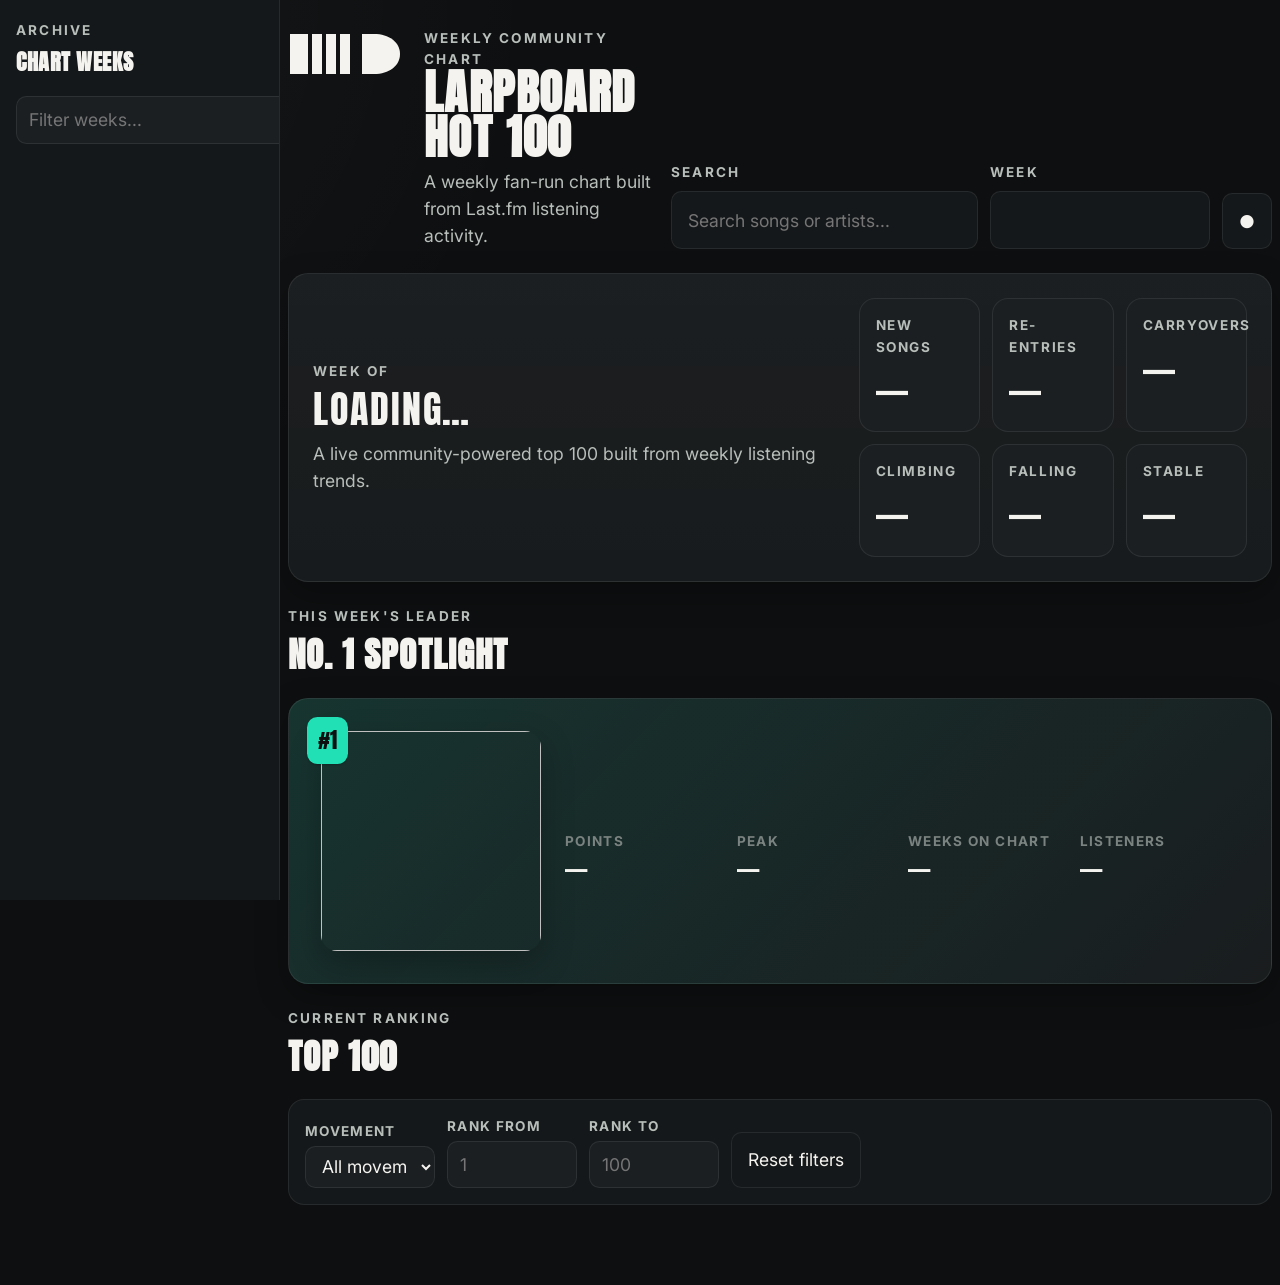
==== commit 6240d08c: "hooray i did it" ====
--- a/index.html
+++ b/index.html
@@ -94,8 +94,8 @@
               <strong id="stat-falling">&mdash;</strong>
             </article>
             <article class="hero-stat-card">
-              <span class="hero-stat-label">Total listeners</span>
-              <strong id="stat-total-listeners">&mdash;</strong>
+              <span class="hero-stat-label">Stable</span>
+              <strong id="stat-no-change">—</strong>
             </article>
           </div>
         </section>
--- a/styles.css
+++ b/styles.css
@@ -469,8 +469,8 @@
 
 .meta-grid div {
   display: grid;
-  grid-template-columns: 48px 1fr;
-  gap: 0.5rem;
+  grid-template-columns: 56px 1fr;
+  gap: 1rem;
   align-items: baseline;
 }
 
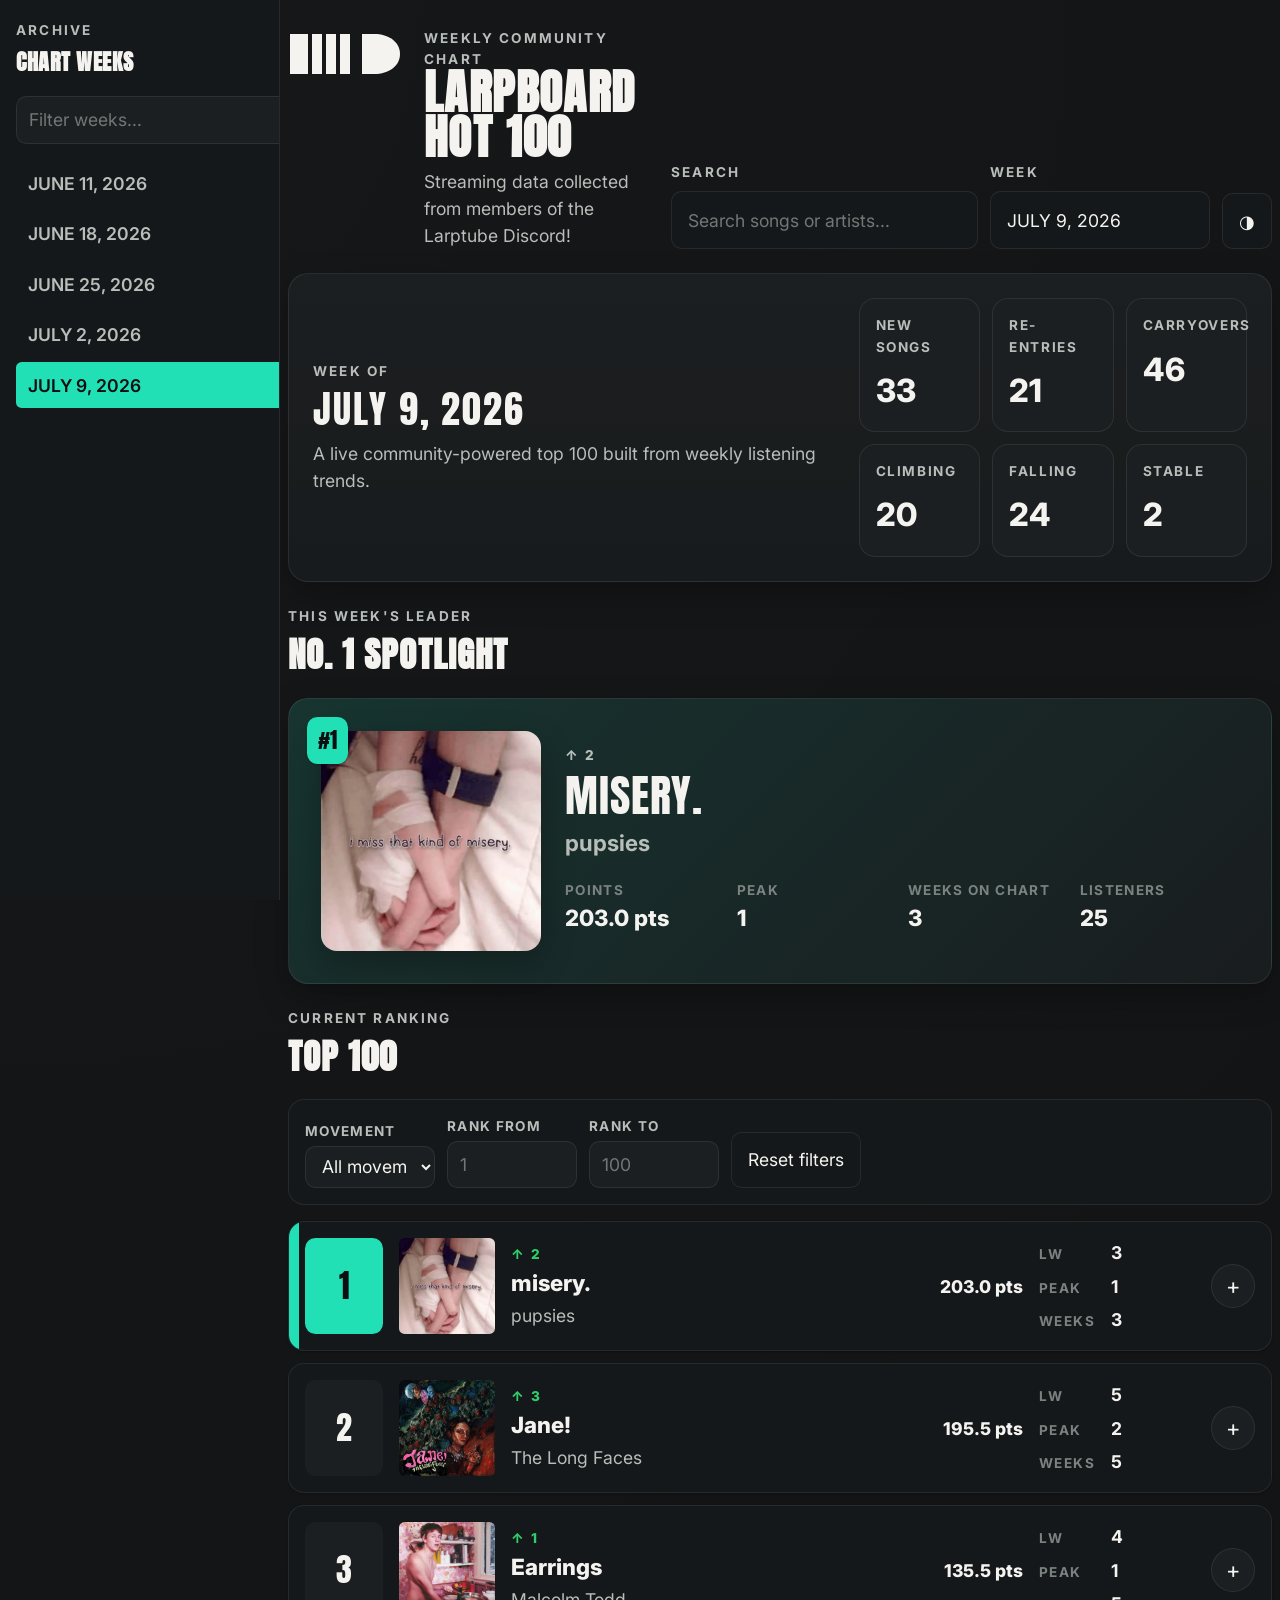
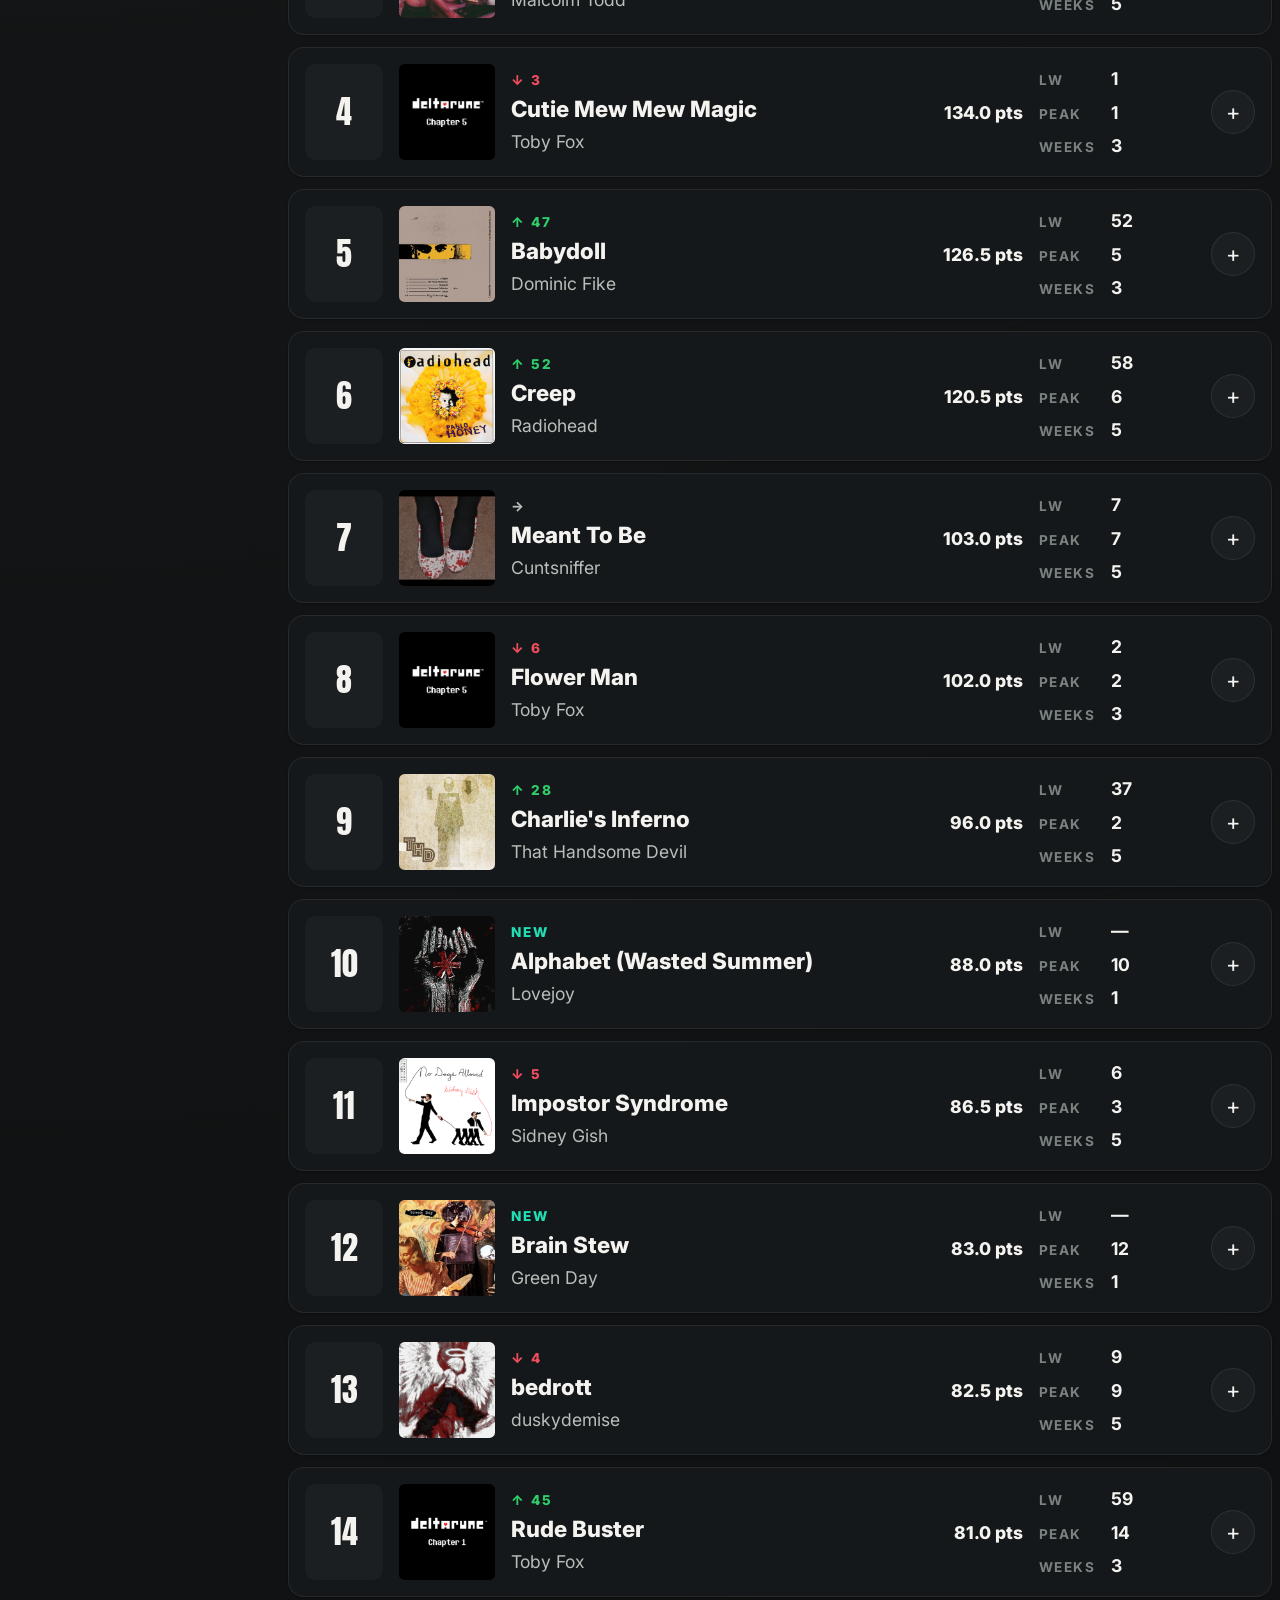
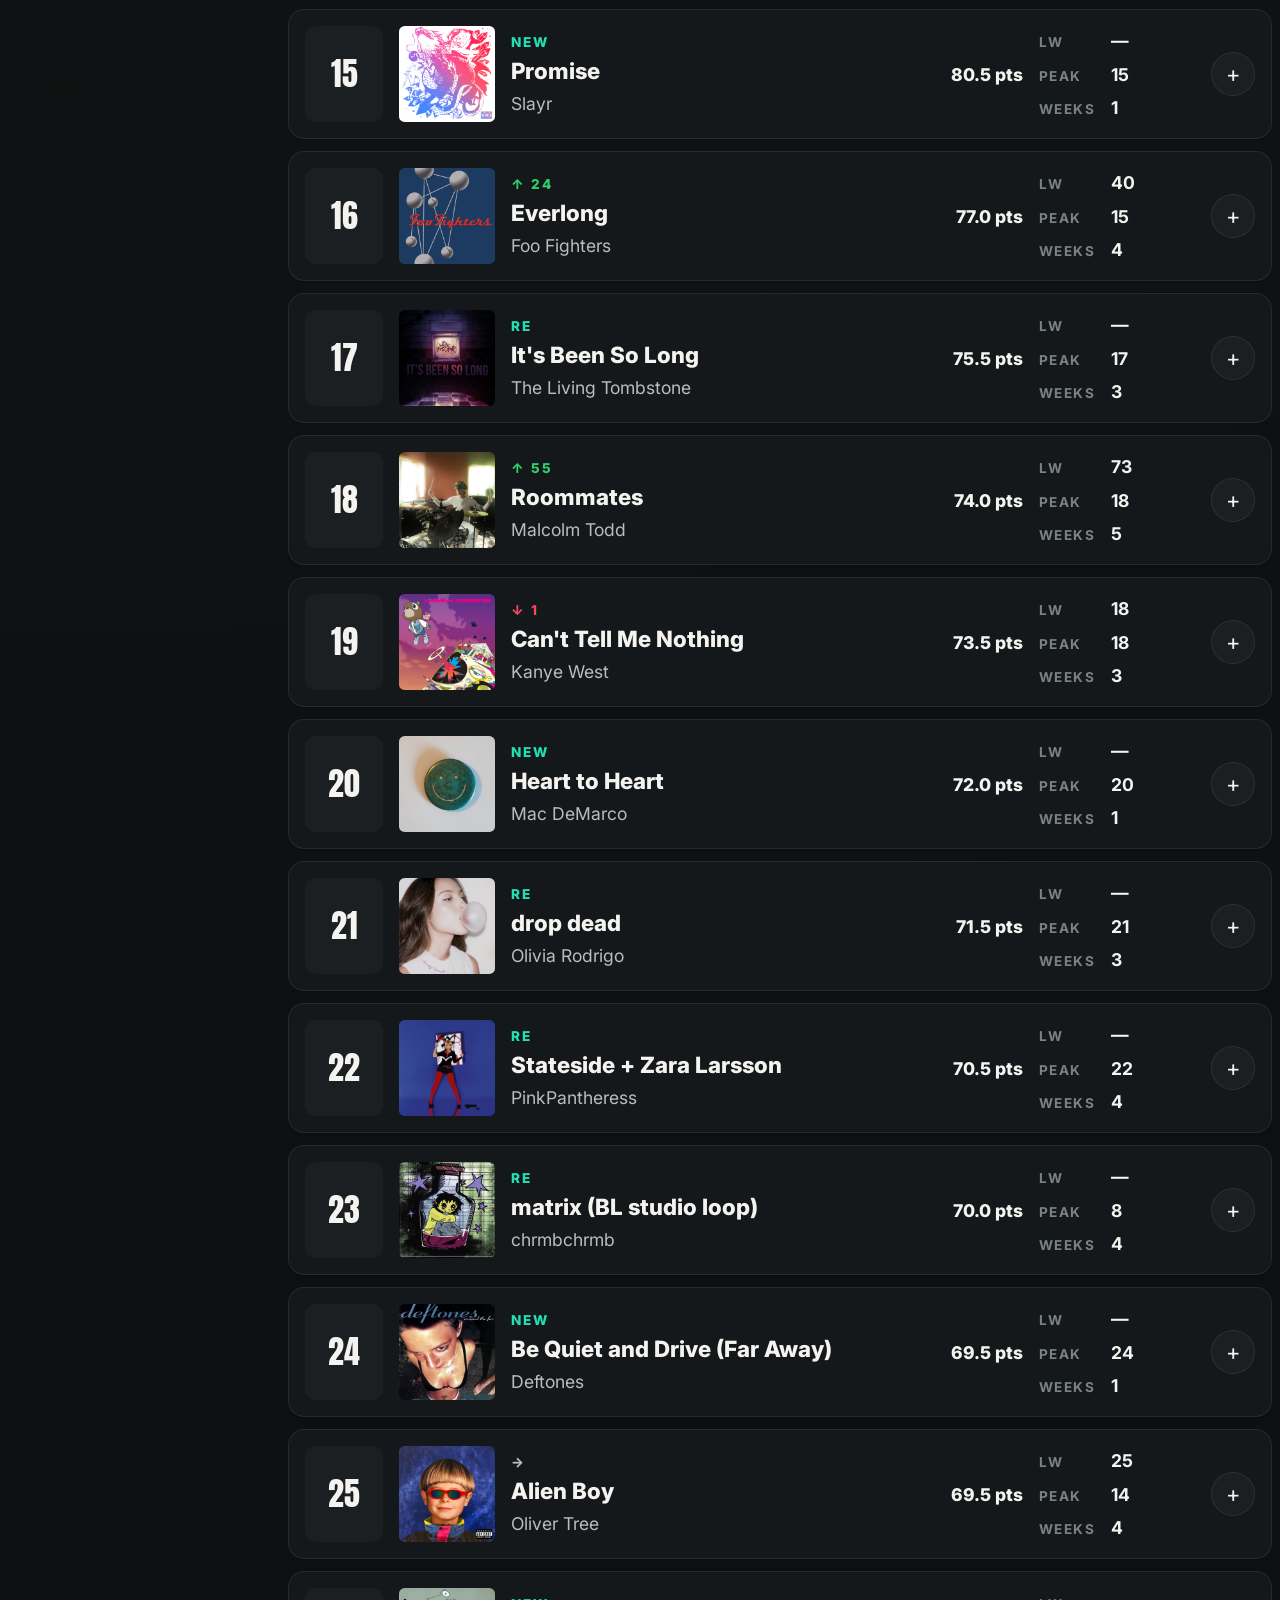
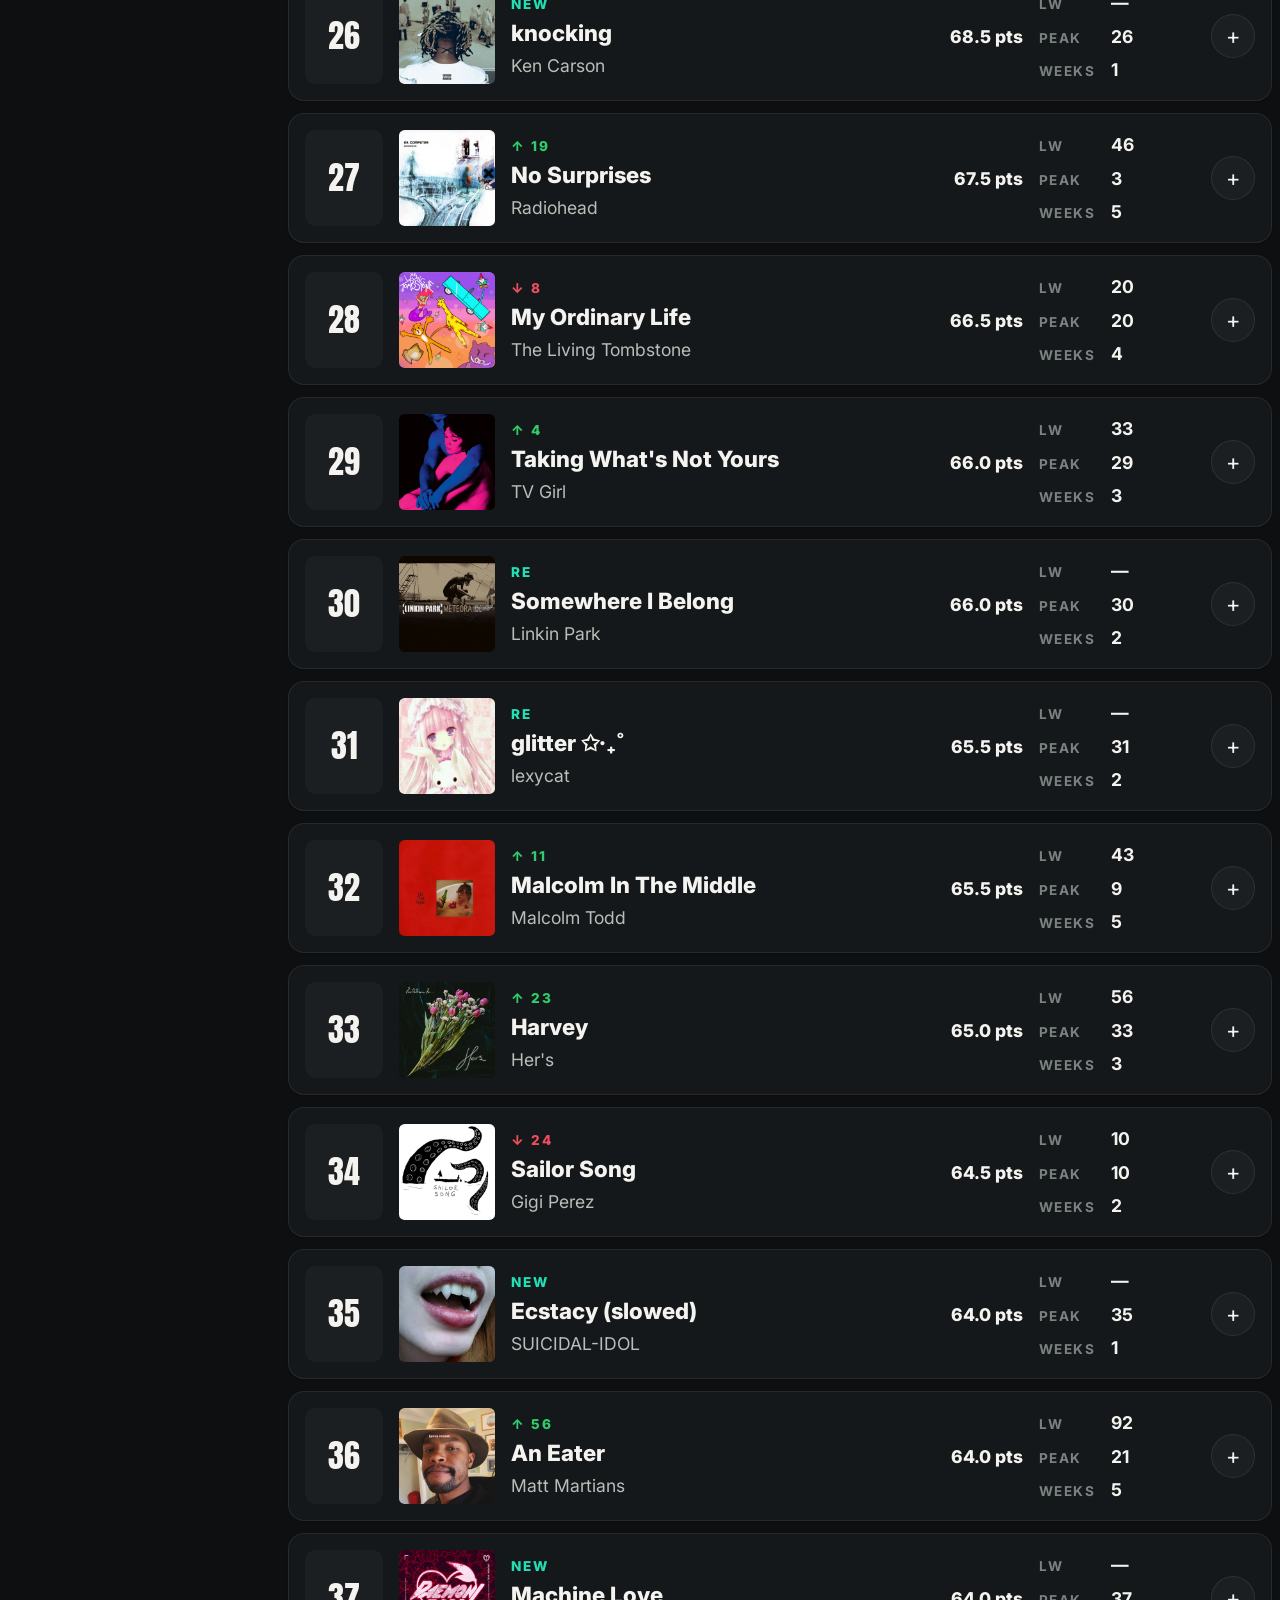
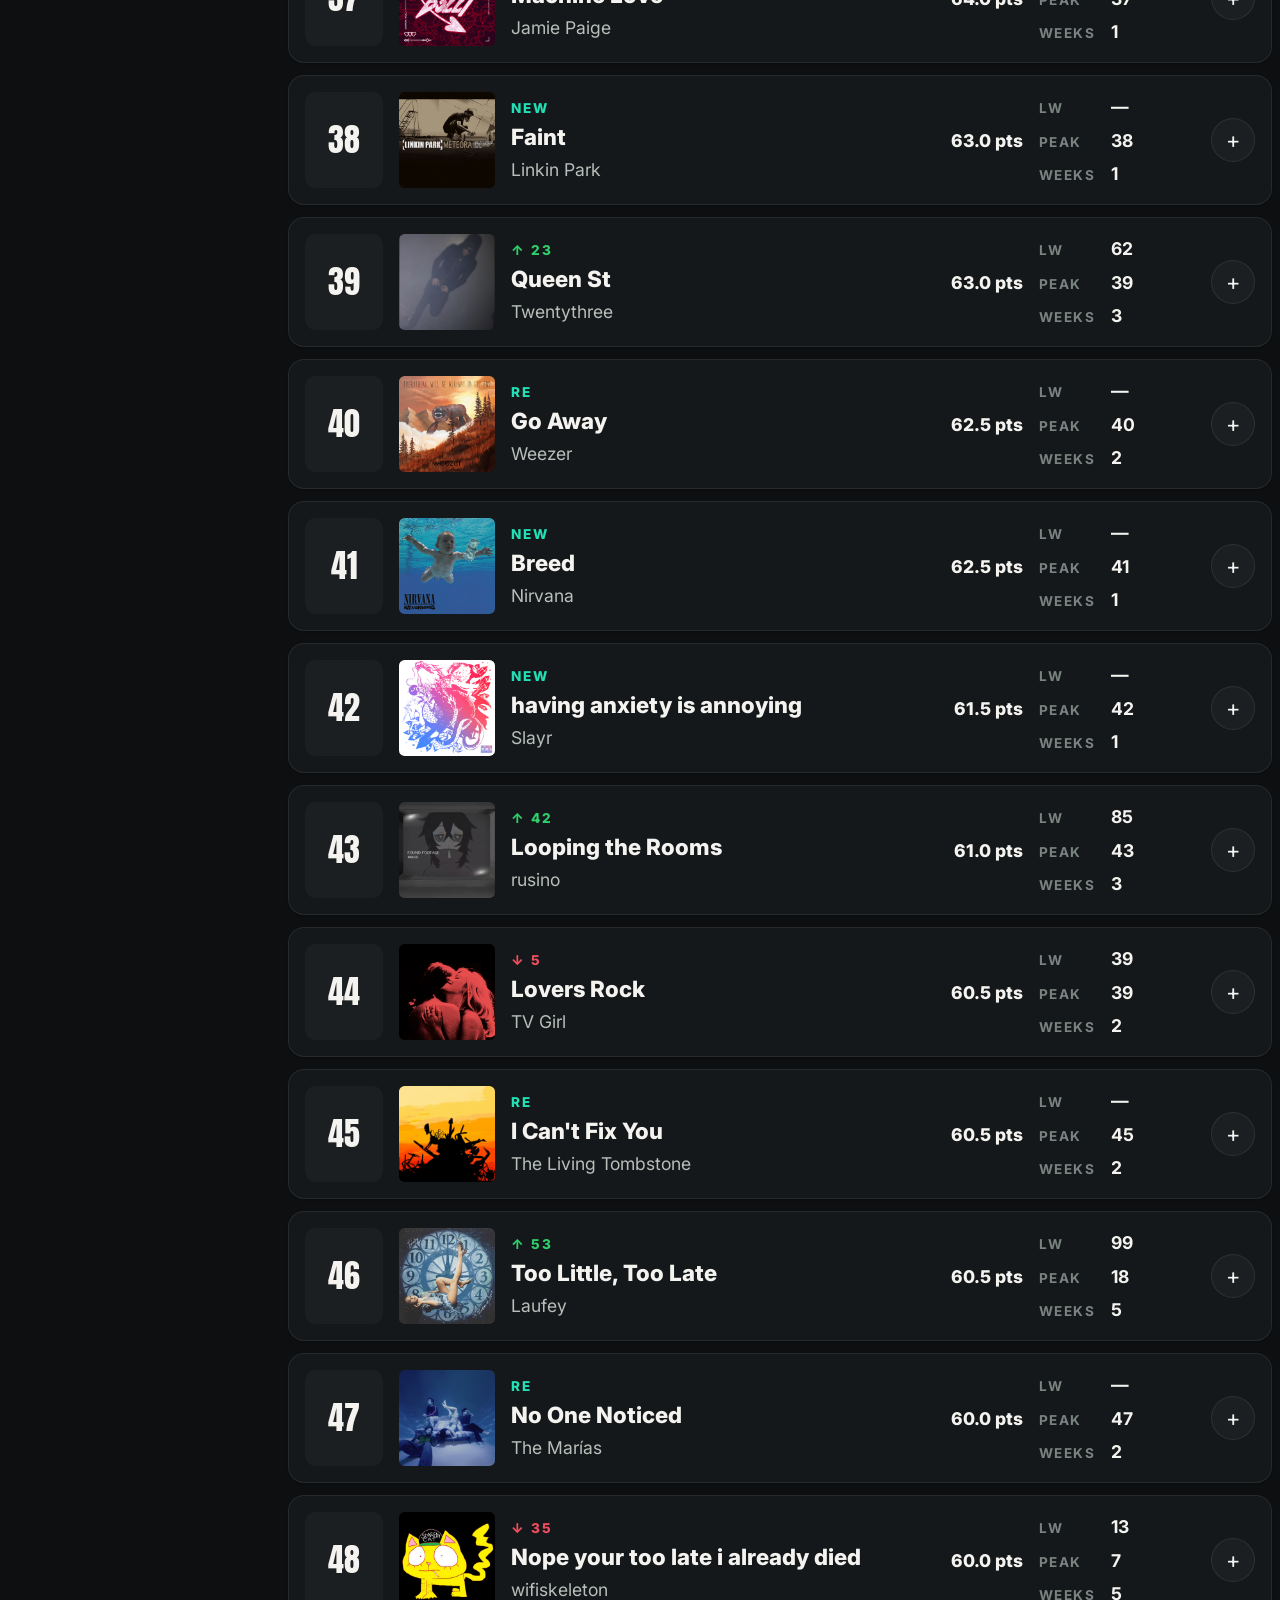
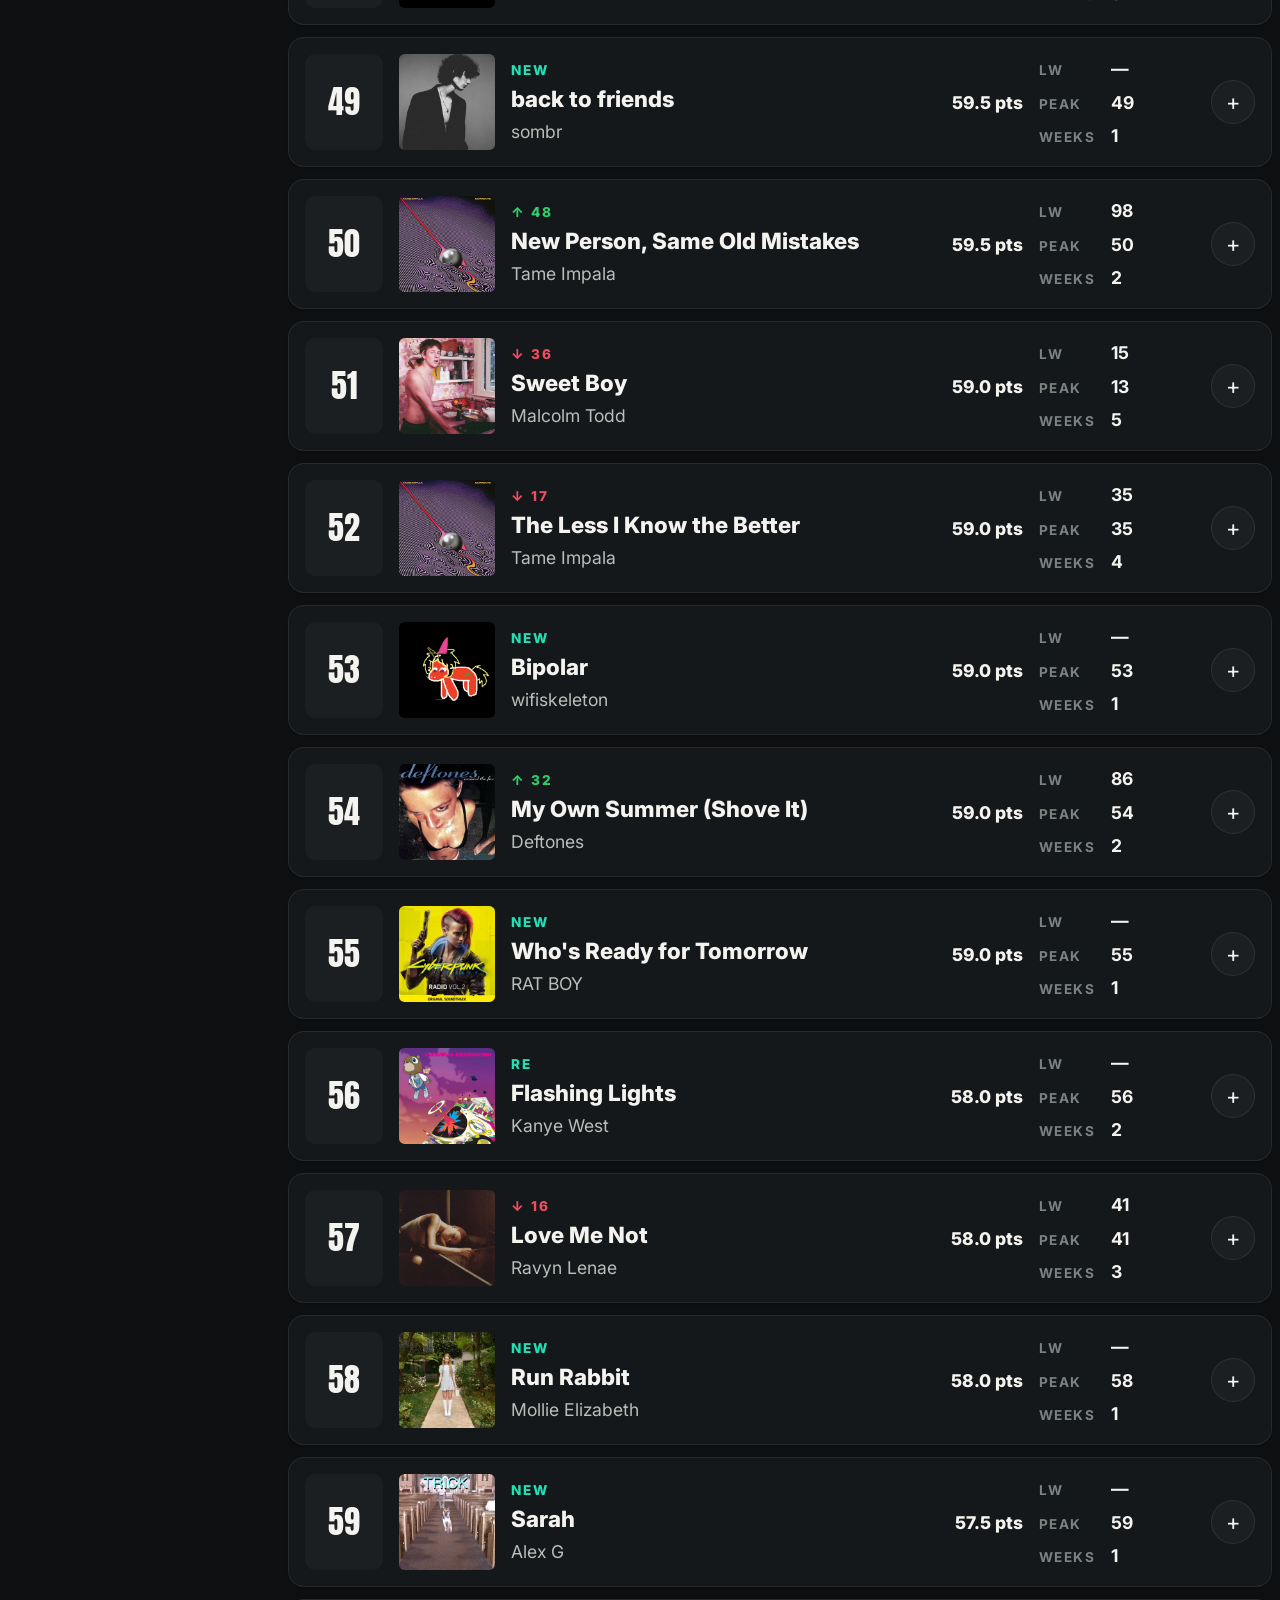
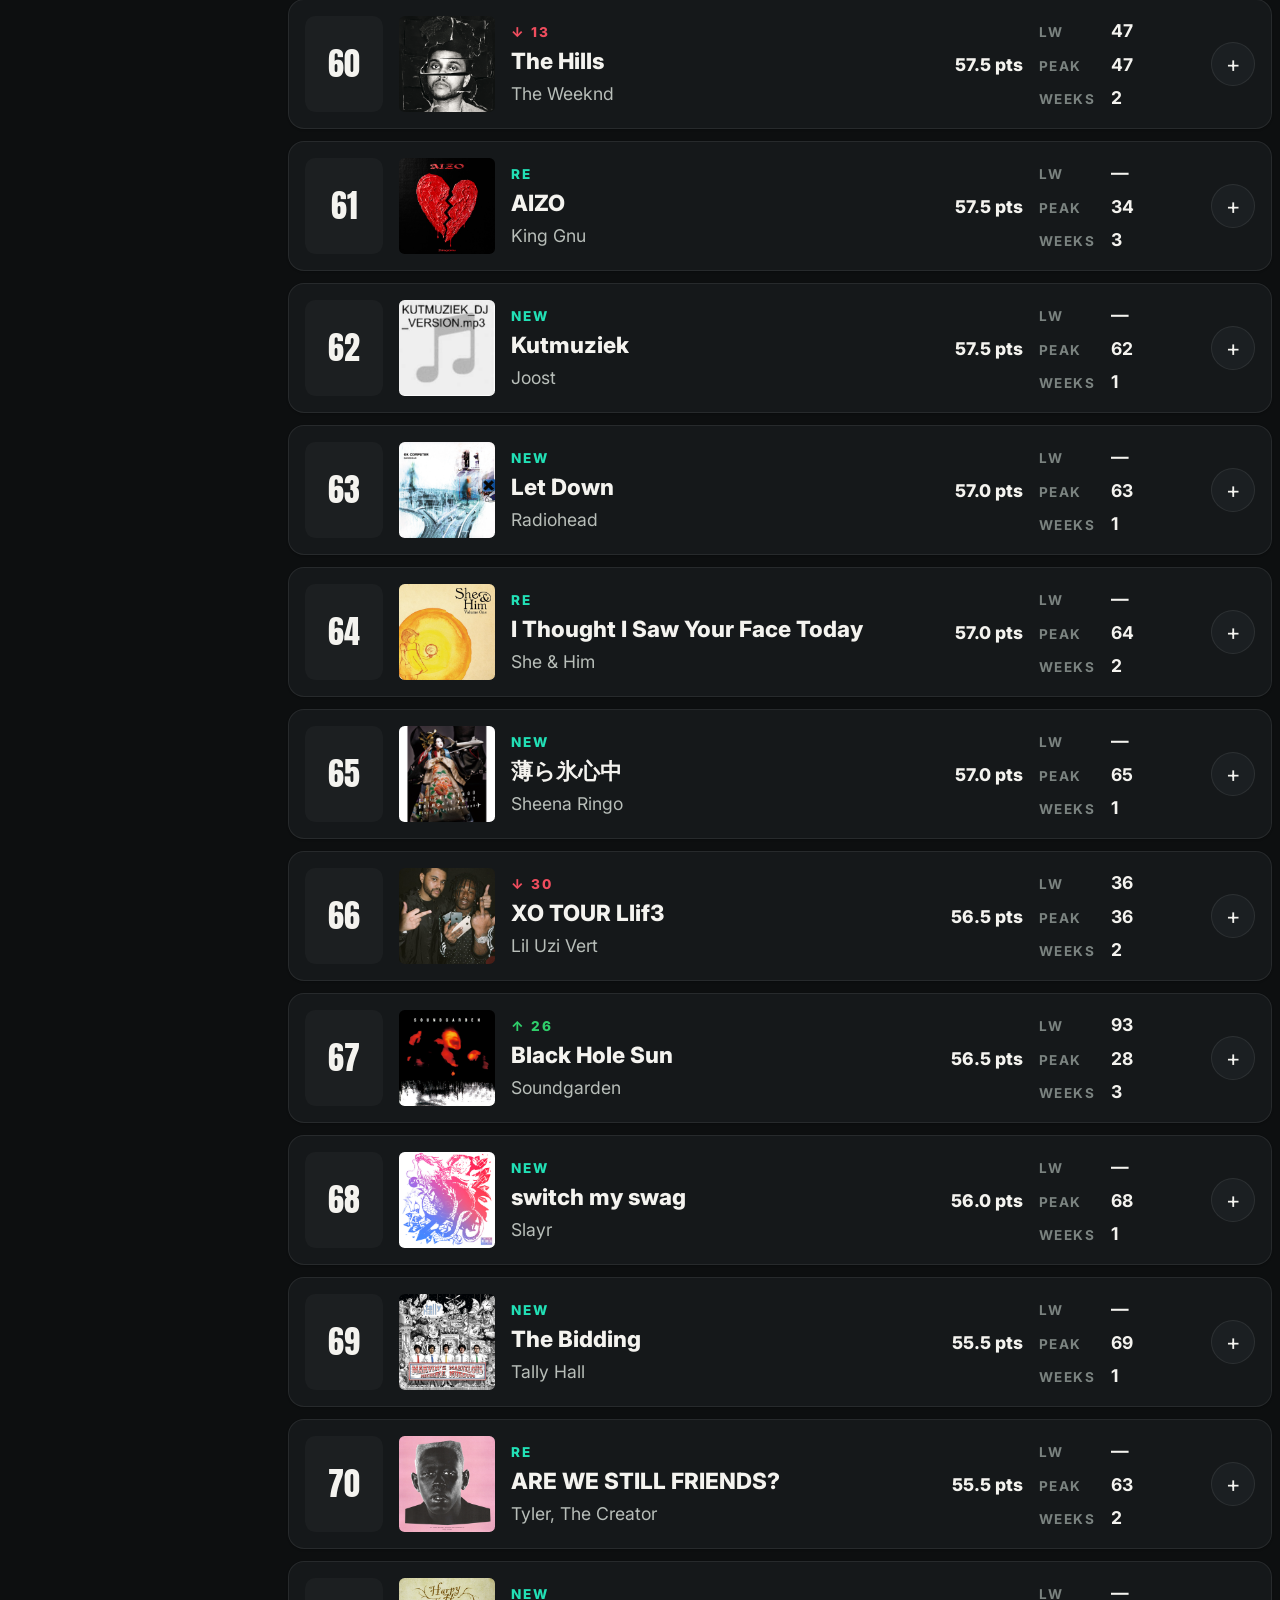
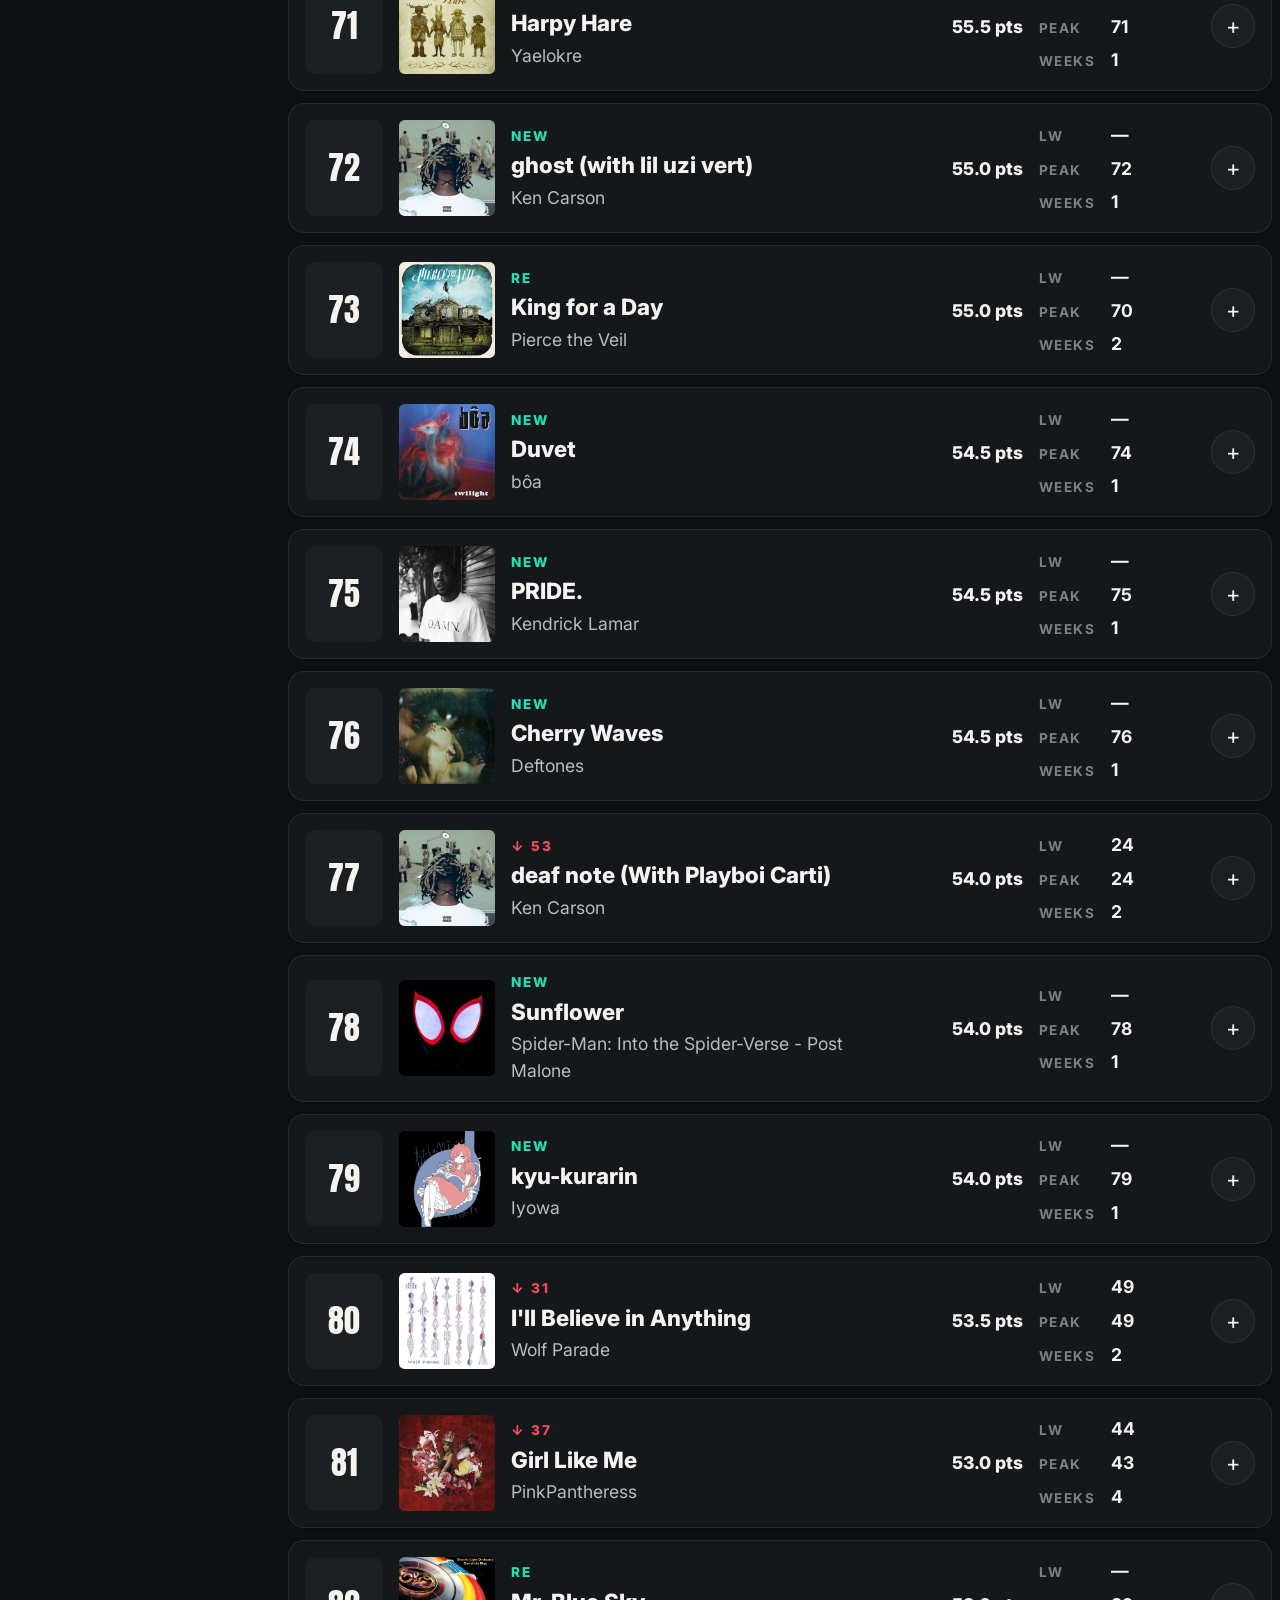
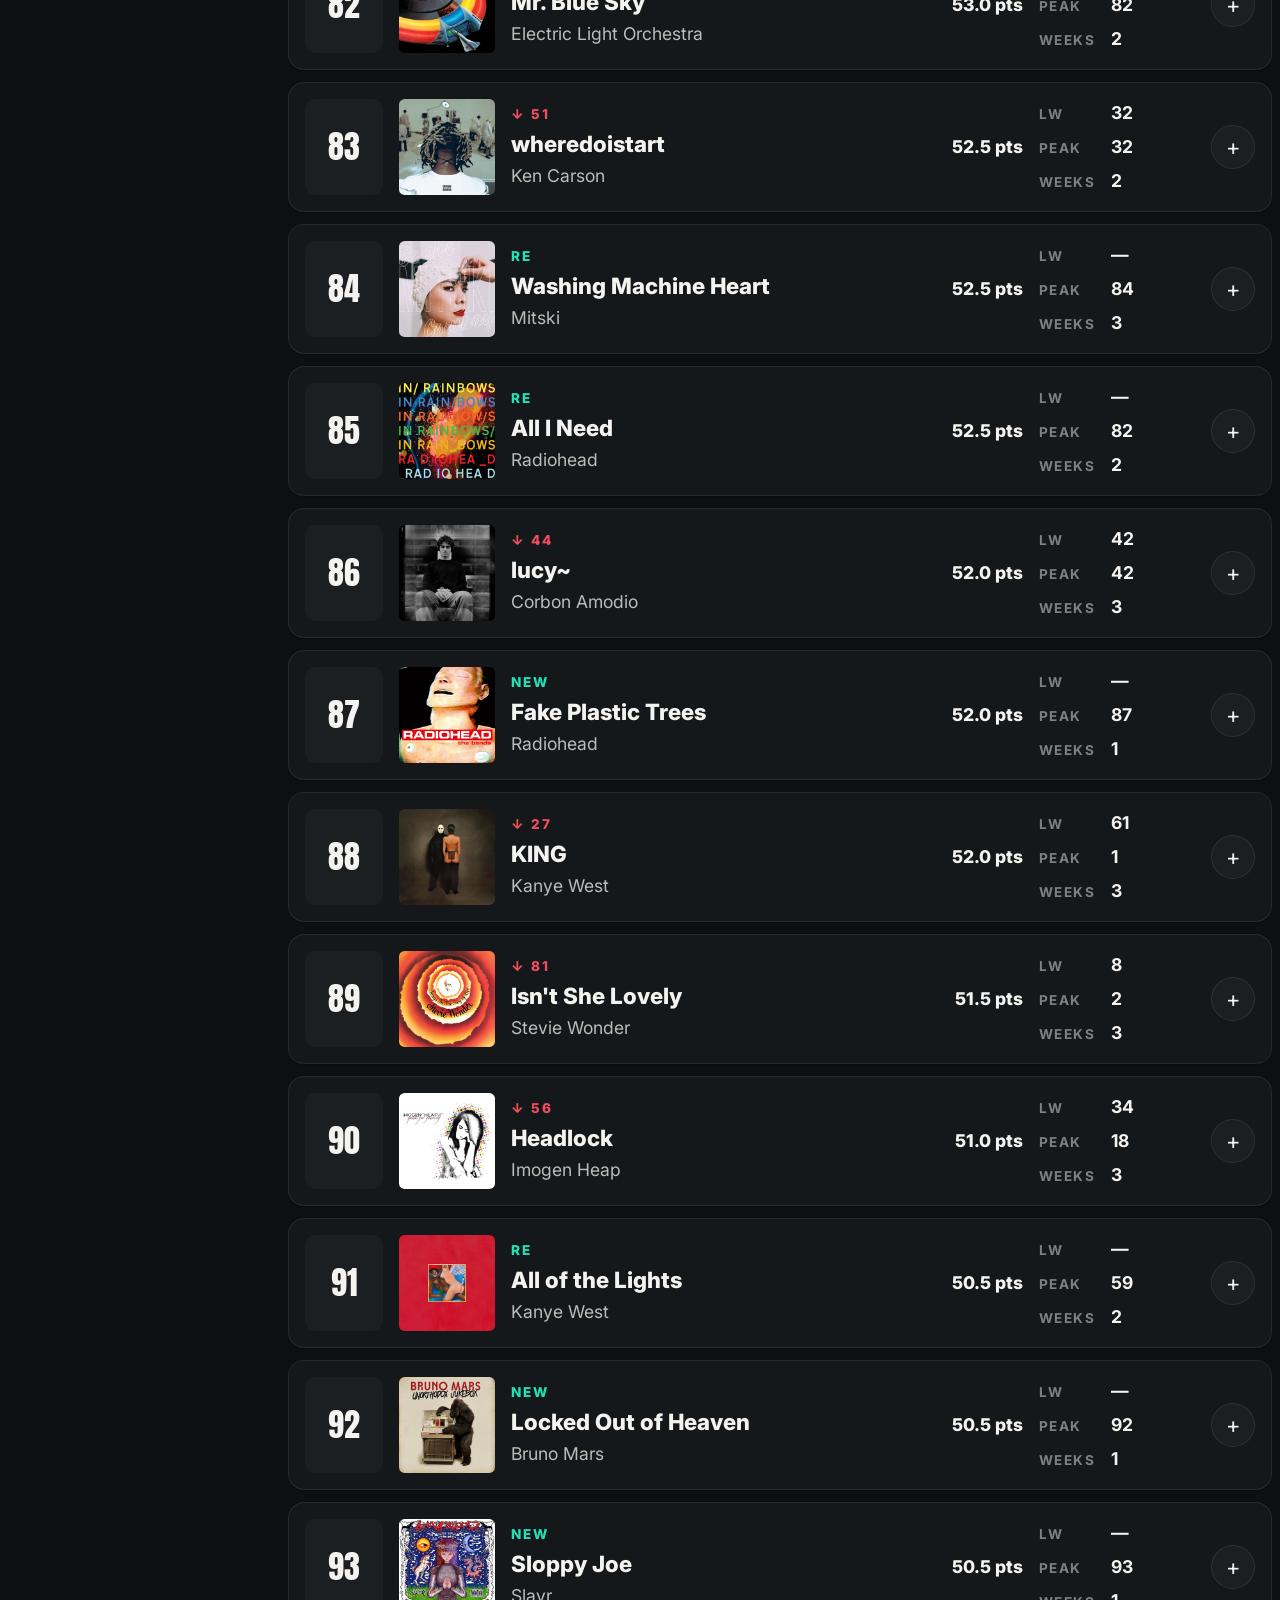
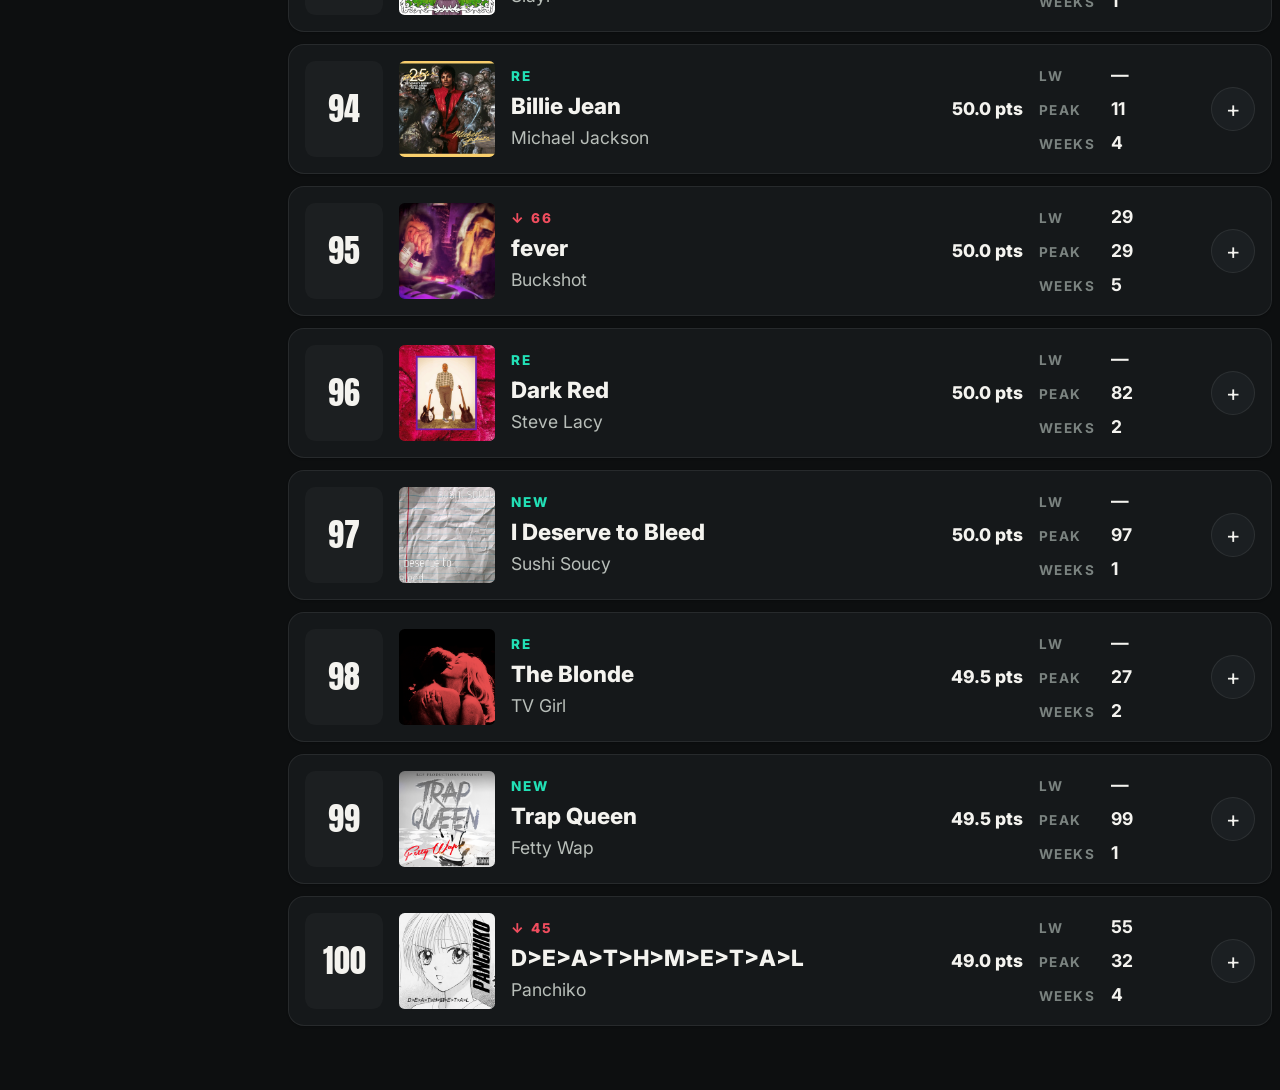
==== commit 7cda813f: "one more fix" ====
--- a/index.html
+++ b/index.html
@@ -44,7 +44,7 @@
           <div class="brand-copy">
             <p class="eyebrow">Weekly community chart</p>
             <h1>Larpboard Hot 100</h1>
-            <p class="tagline">A weekly fan-run chart built from Last.fm listening activity.</p>
+            <p class="tagline">Streaming data collected from members of the Larptube Discord!</p>
           </div>
         </div>
 
